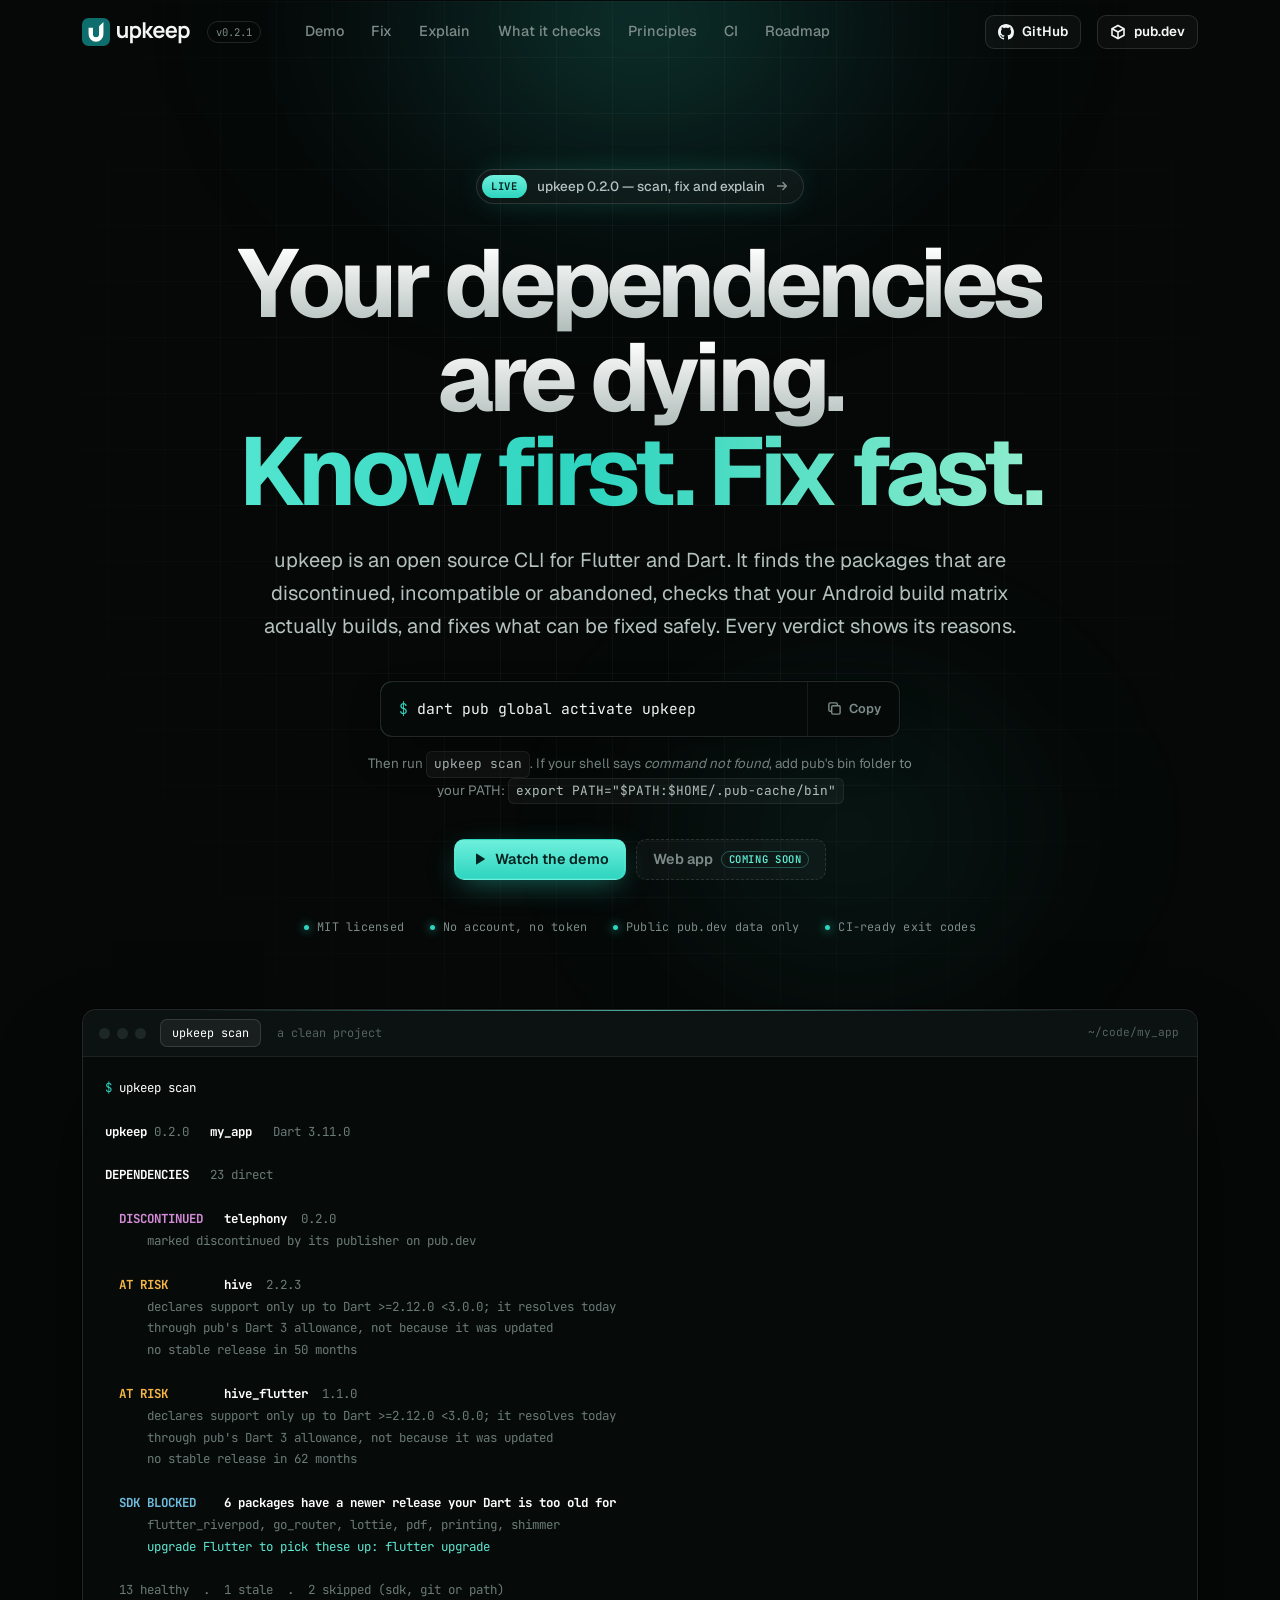
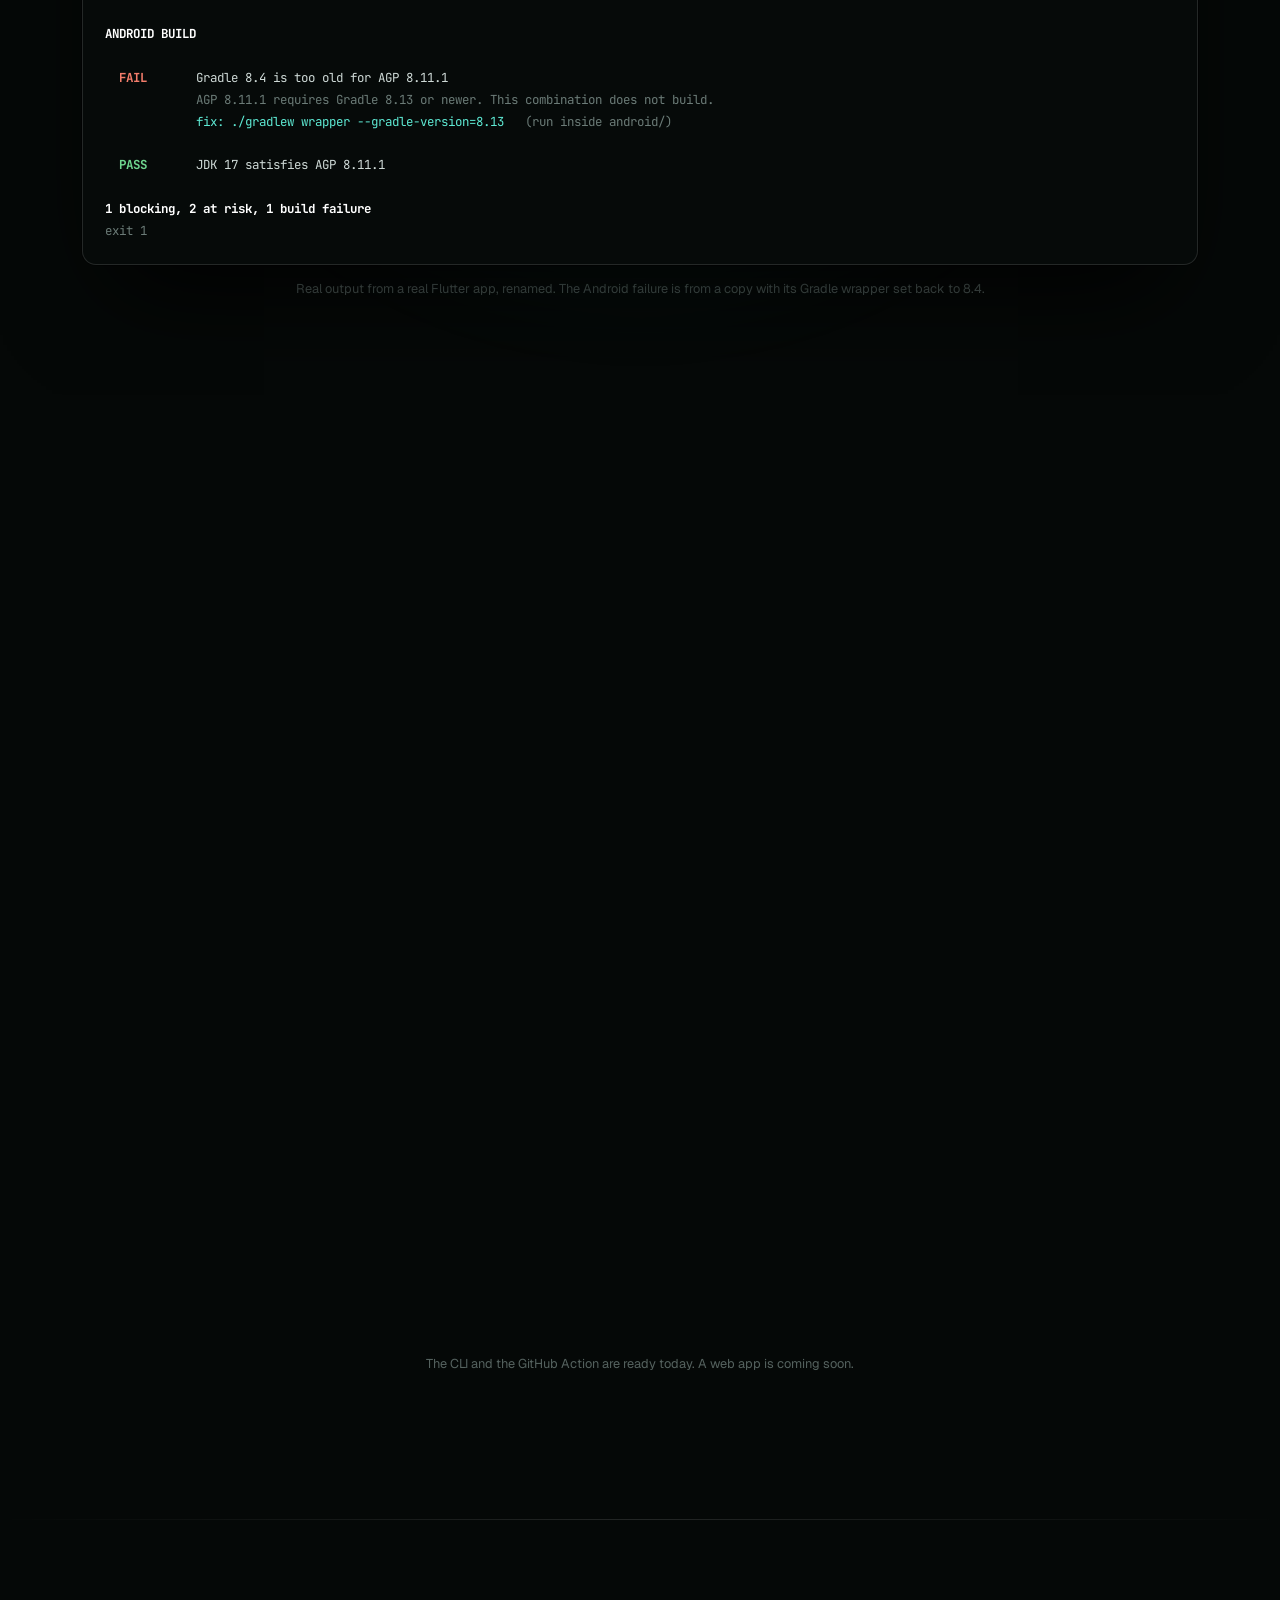
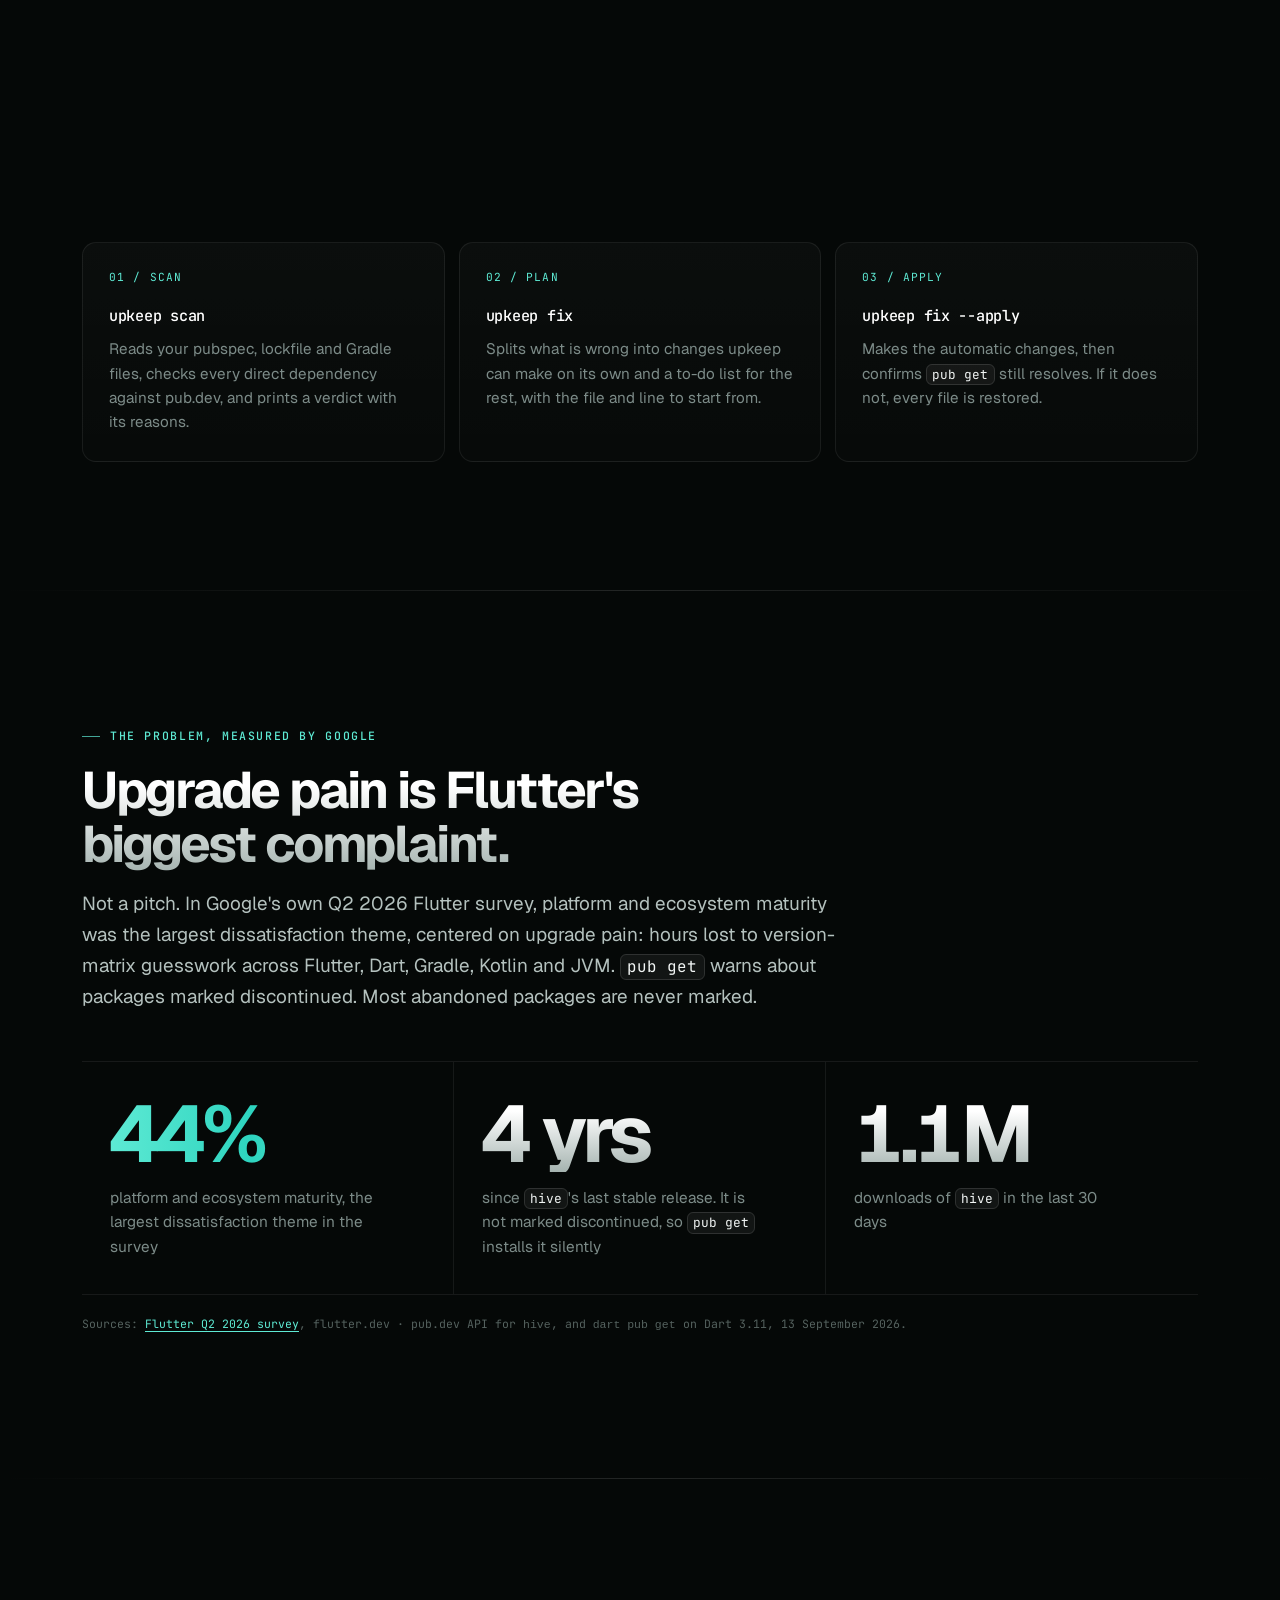
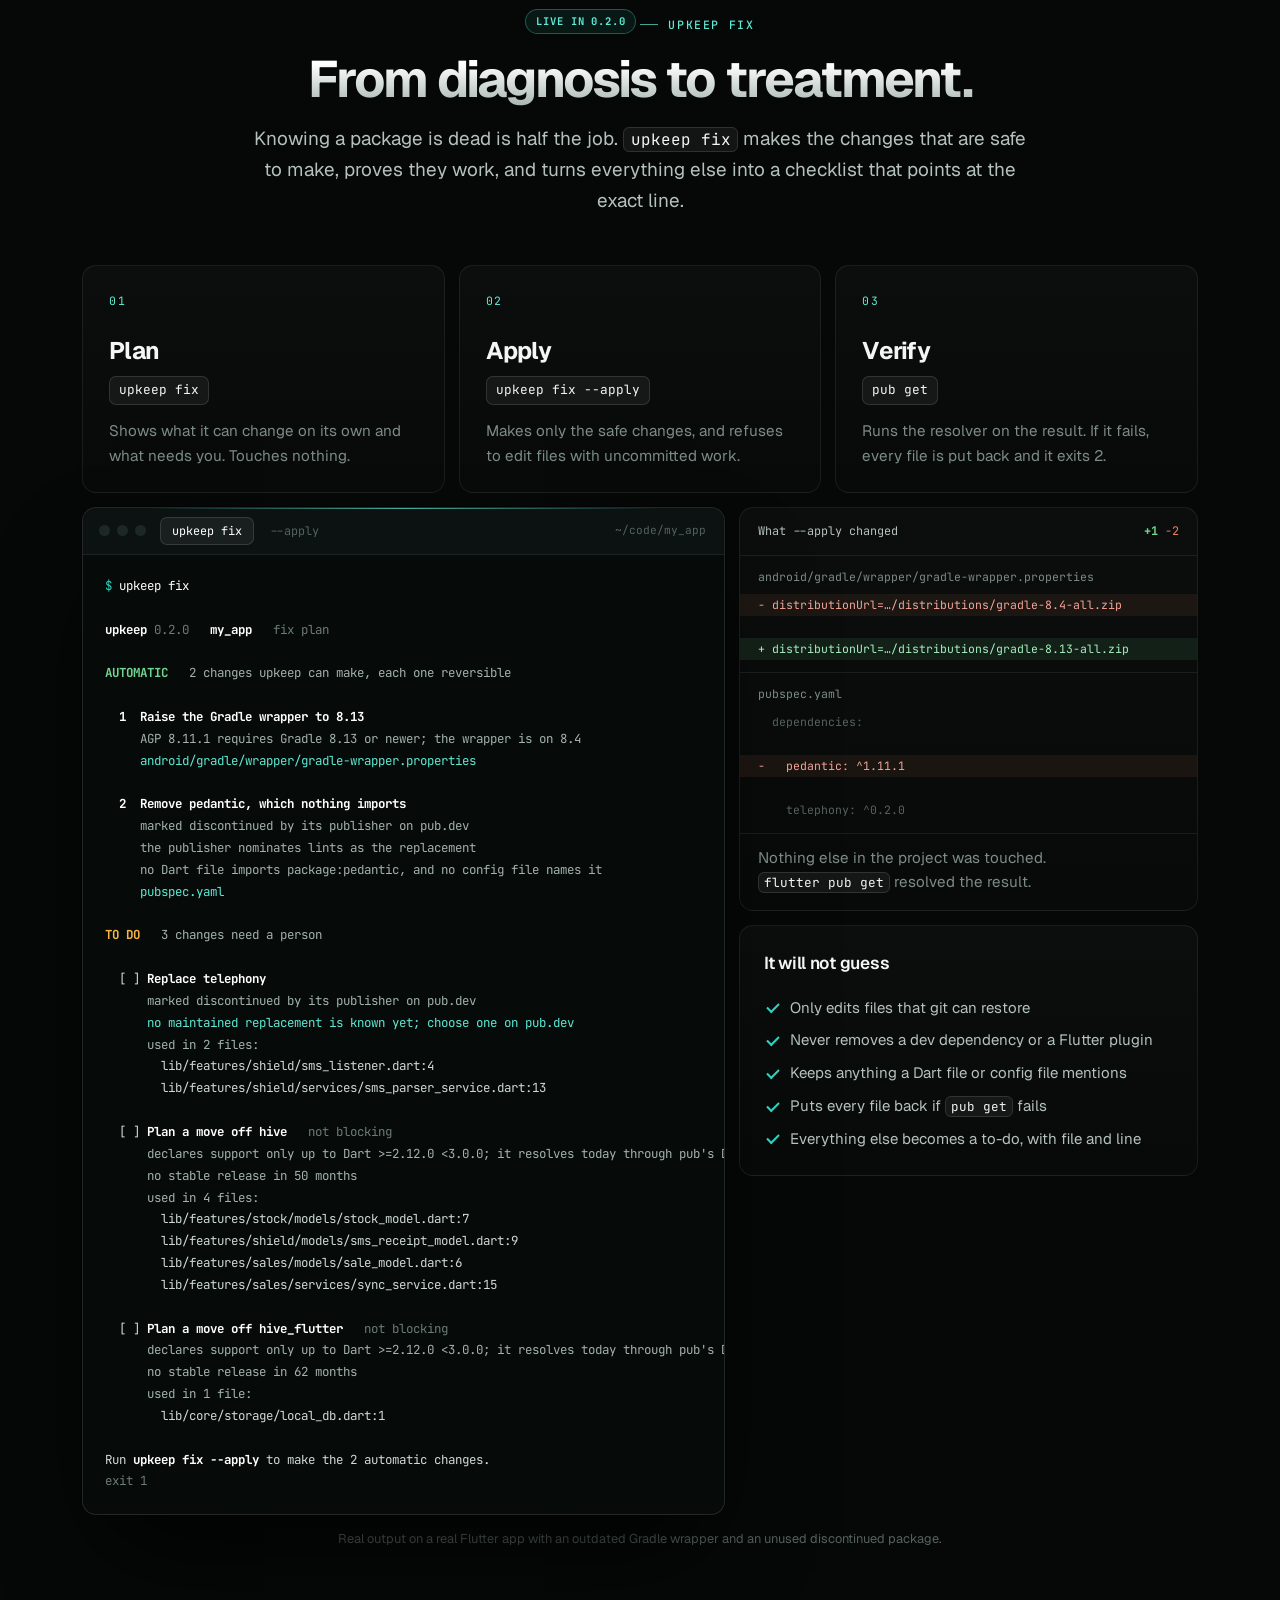
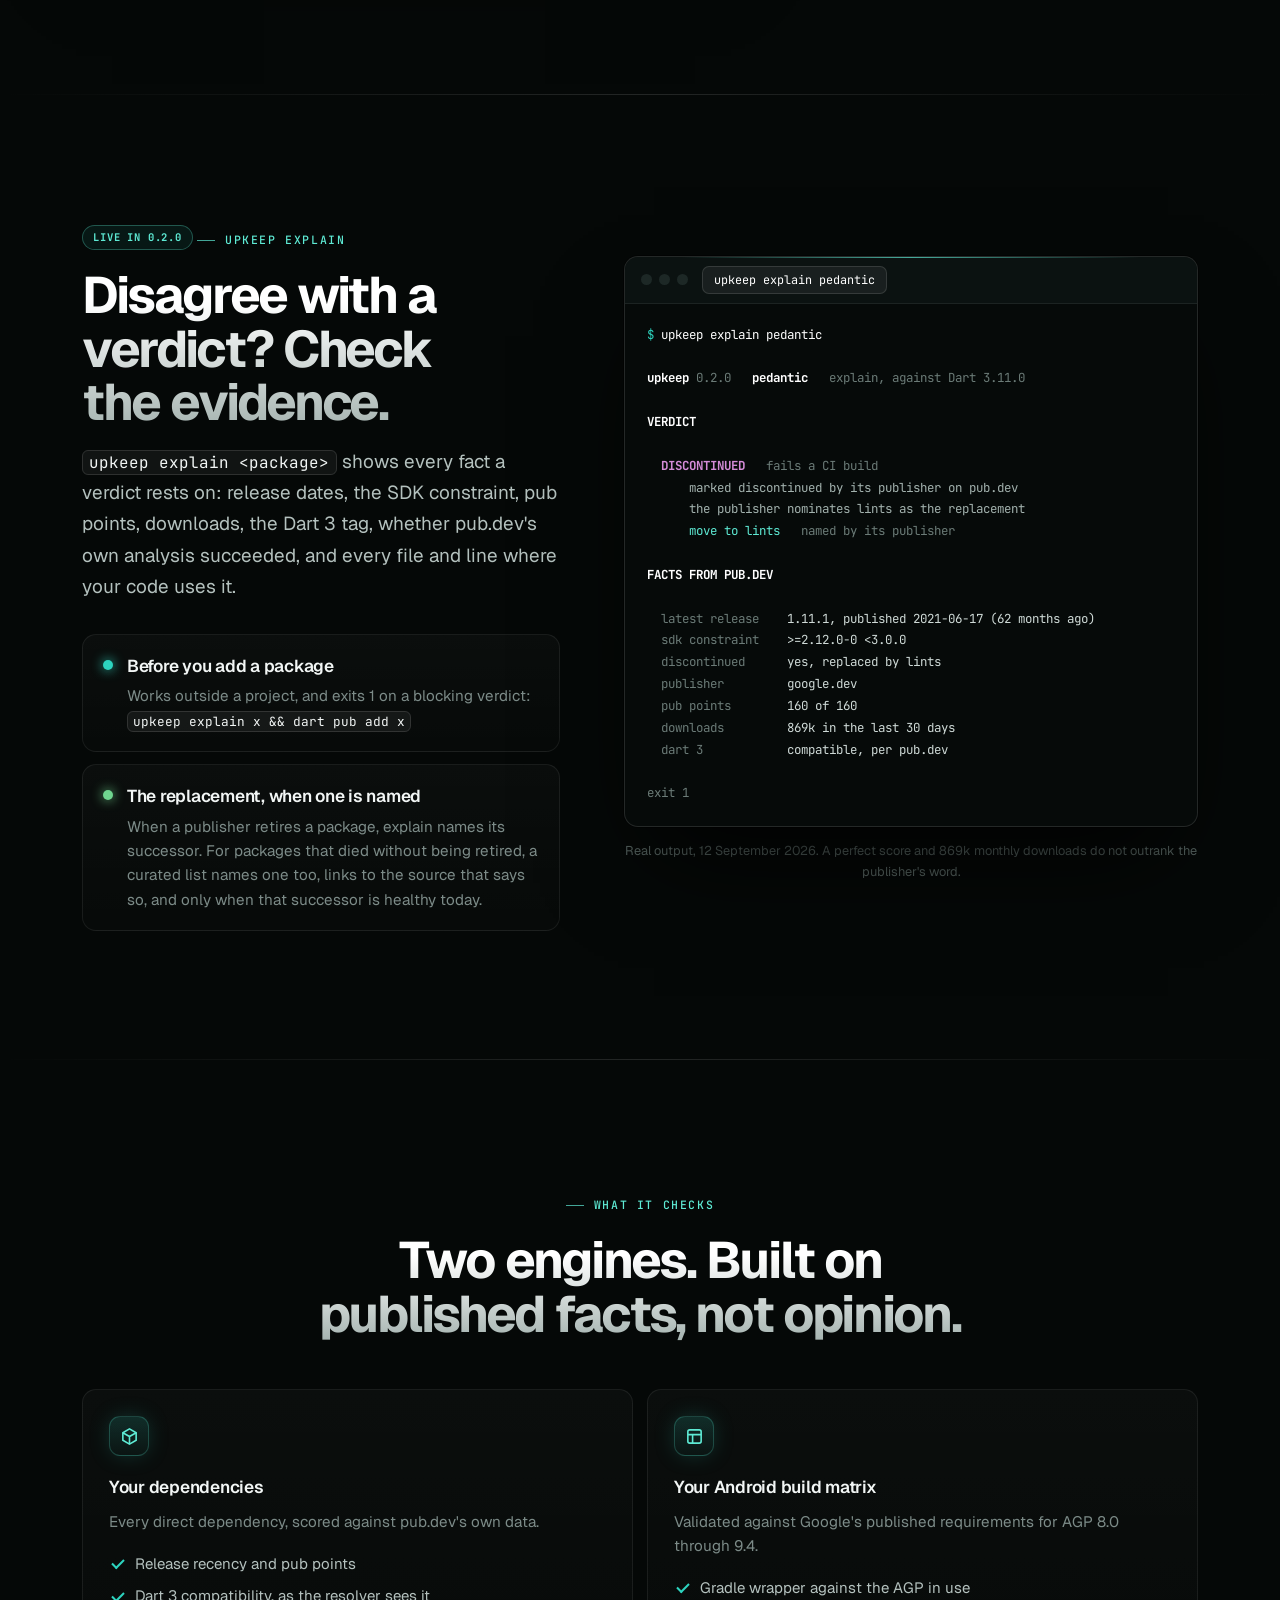
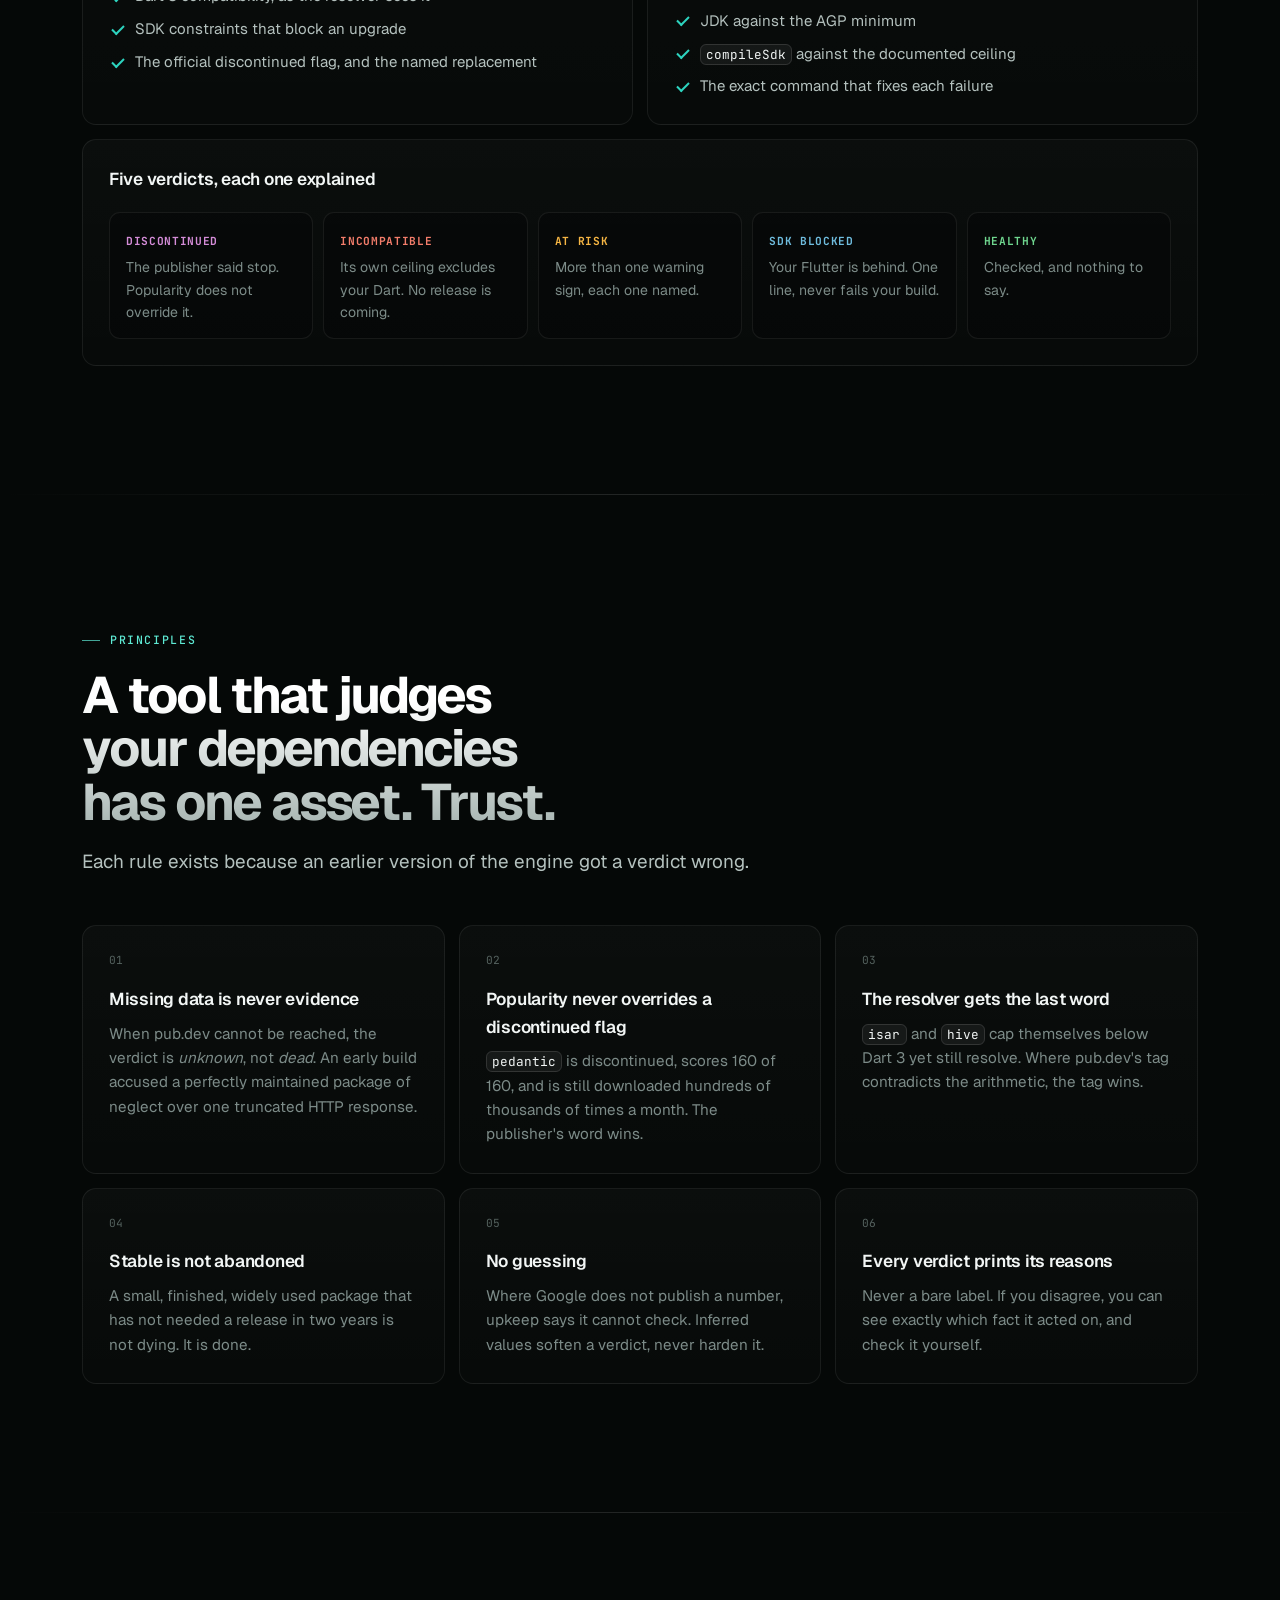
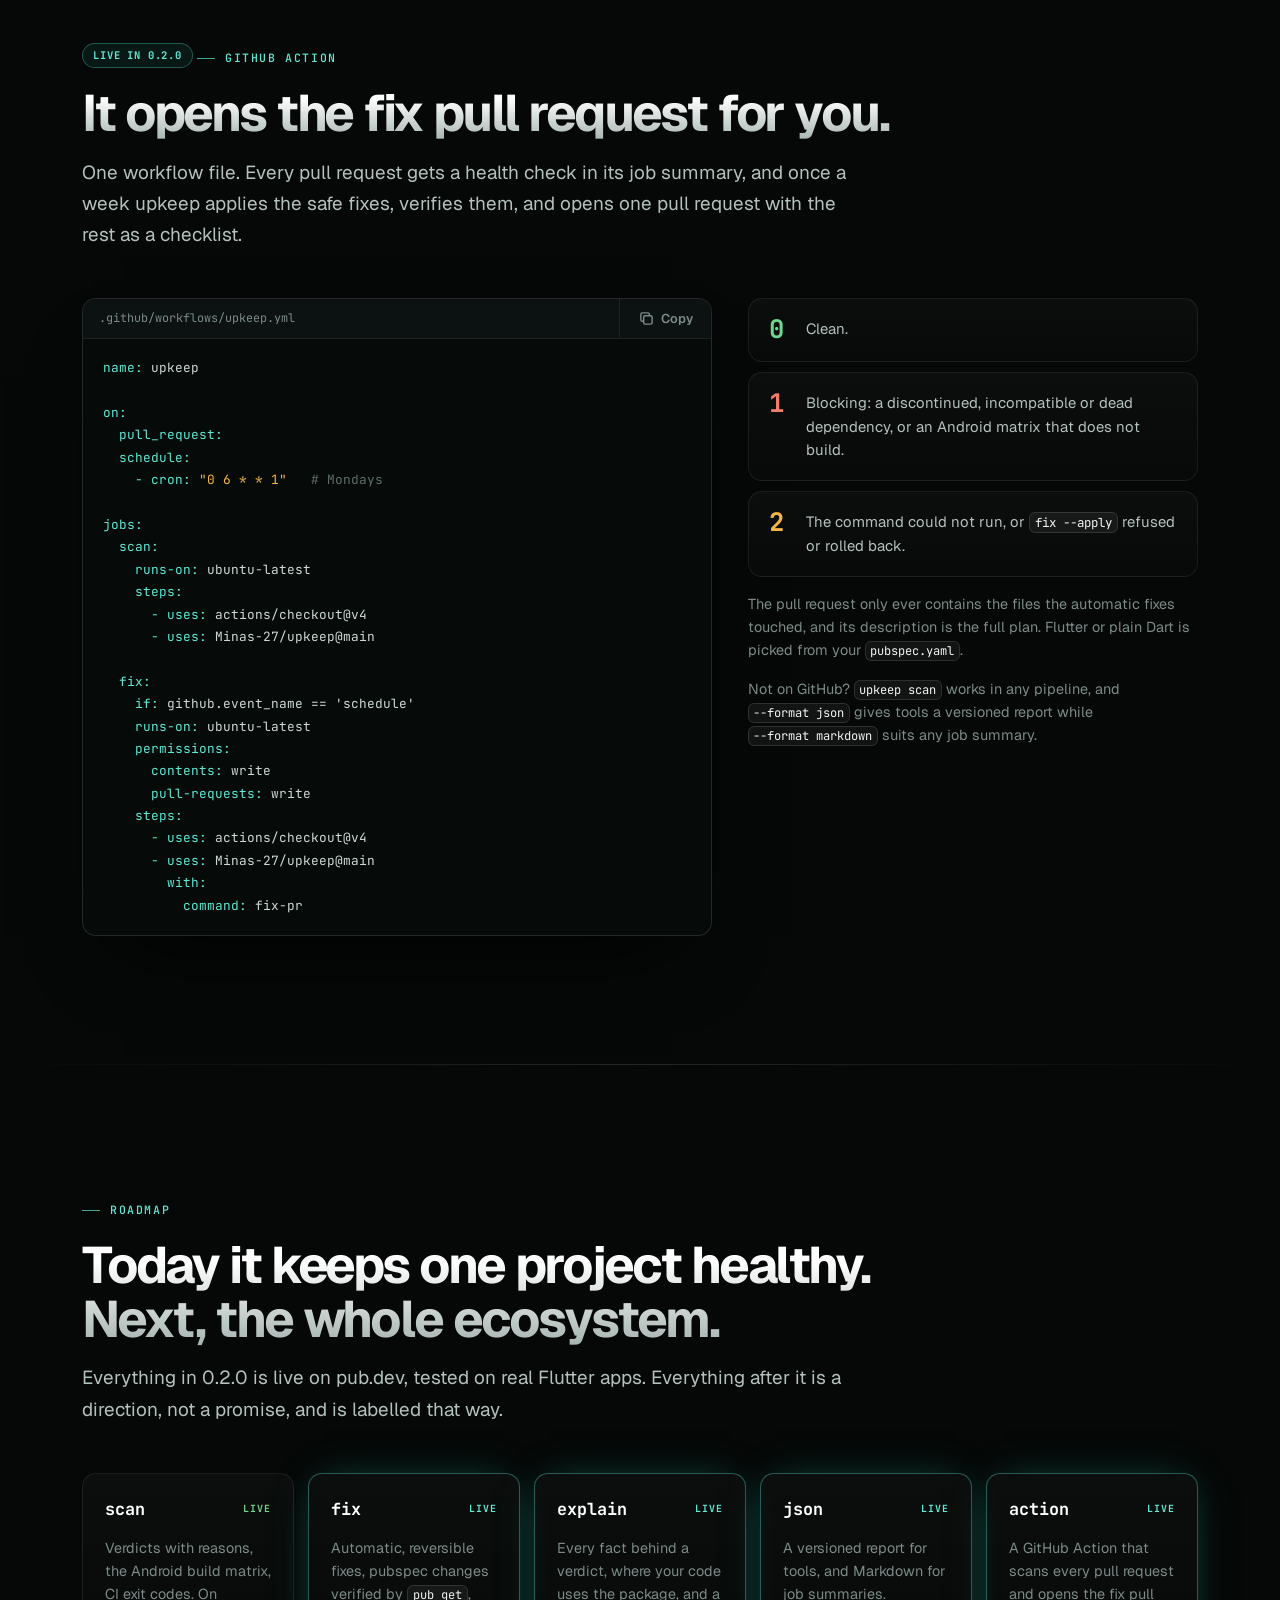
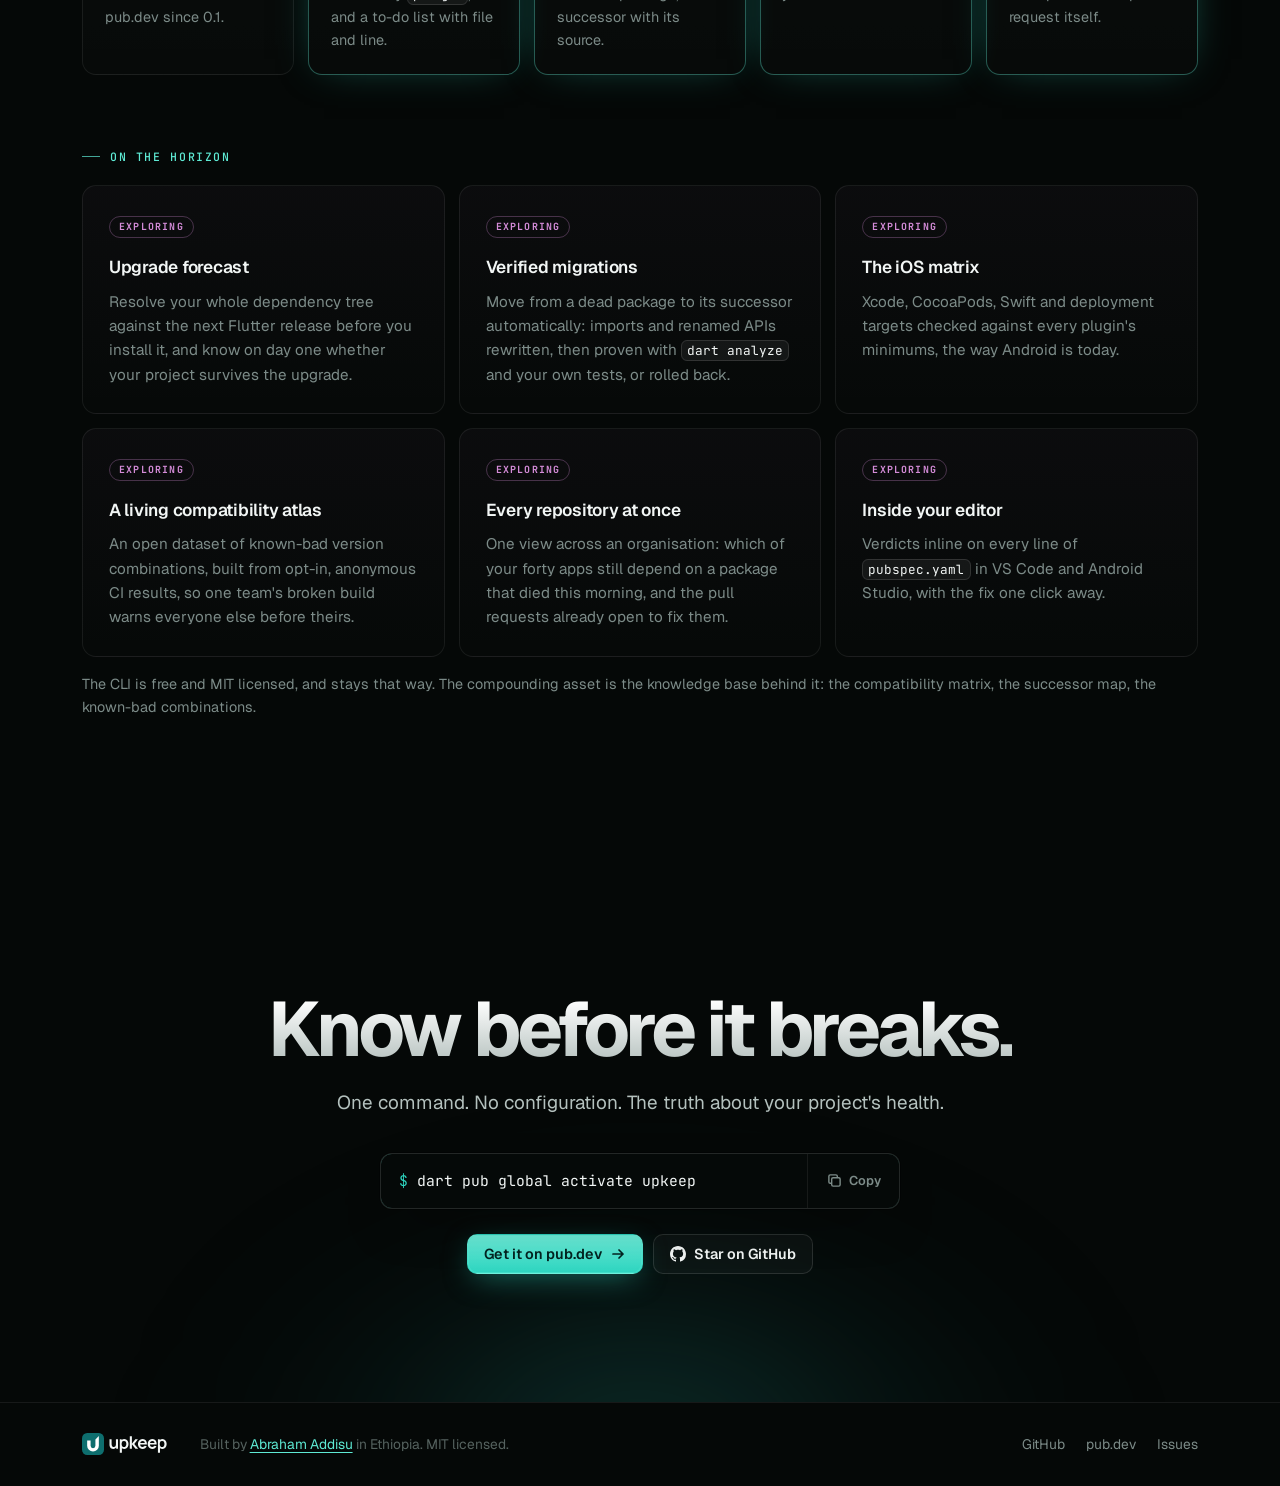
==== site/index.html @ 501bae95 "Site: replace the demo with the corrected 33-second launch video The old demo opened on 'Packages di" ====
<!doctype html>
<html lang="en">
<meta charset="utf-8">
<meta name="viewport" content="width=device-width, initial-scale=1">
<title>upkeep — find the dependencies that are dying, then fix them</title>
<meta name="description" content="upkeep is an open source CLI that tells you which of your Flutter and Dart dependencies are dying, whether your Android build matrix actually builds, and then fixes what can be fixed safely.">
<meta property="og:title" content="upkeep">
<meta property="og:description" content="The truth about your Flutter project's health. Dying dependencies and broken Android build matrices, each with the exact fix.">
<meta property="og:image" content="https://upkeep.abroid.dev/brand/logo-1200x630.png">
<meta property="og:url" content="https://upkeep.abroid.dev/">
<meta name="twitter:card" content="summary_large_image">
<meta name="theme-color" content="#050807">
<meta name="color-scheme" content="dark">
<link rel="icon" type="image/svg+xml" href="data:image/svg+xml,%3Csvg xmlns='http://www.w3.org/2000/svg' viewBox='0 0 64 64'%3E%3Cpath fill='%230E6E6E' d='M15 0H49A15 15 0 0 1 64 15V49A15 15 0 0 1 49 64H15A15 15 0 0 1 0 49V15A15 15 0 0 1 15 0Z'/%3E%3Cpath fill='%23fff' d='M15 22H25V37A7 7 0 0 0 39 37V19L49 9V37A17 17 0 0 1 15 37Z'/%3E%3C/svg%3E">
<link rel="preconnect" href="https://fonts.googleapis.com">
<link rel="preconnect" href="https://fonts.gstatic.com" crossorigin>
<link rel="stylesheet" href="https://fonts.googleapis.com/css2?family=Geist:wght@400;500;600;700;800&family=JetBrains+Mono:wght@400;500;700&display=swap">
<script>document.documentElement.classList.add('js')</script>
<style>
  /* A deliberately single, dark look: this page is for people who live in terminals. */
  :root{
    color-scheme:dark;
    --bg:#050807; --bg-2:#080C0B; --panel:#0B1110; --panel-2:#0F1716;
    --line:rgba(255,255,255,.07); --line-2:rgba(255,255,255,.12);
    --ink:#F2F6F5; --ink-2:#B4C1BE; --ink-3:#7C8B88; --ink-4:#55625F;
    --teal:#2DD4BF; --teal-2:#5EEAD4; --teal-deep:#0E6E6E; --teal-glow:rgba(45,212,191,.16);
    --amber:#F5B544; --rose:#F37D6B; --violet:#D48CD8; --sky:#6FBCDE; --green:#6FD68F;
    --term-bg:#060A09; --term-bar:#0B1211;
    --sans:"Geist","Inter","Helvetica Neue",Arial,sans-serif;
    --mono:"JetBrains Mono",ui-monospace,SFMono-Regular,Menlo,Consolas,monospace;
    --maxw:1180px;
    --r:14px;
  }
  *{box-sizing:border-box}
  html{scroll-behavior:smooth; background:var(--bg)}
  @media (prefers-reduced-motion:reduce){html{scroll-behavior:auto}}
  body{
    margin:0; background:var(--bg); color:var(--ink);
    font-family:var(--sans); font-size:16px; line-height:1.6; font-weight:400;
    -webkit-font-smoothing:antialiased; -moz-osx-font-smoothing:grayscale;
    overflow-x:hidden;
  }
  code,pre,kbd{font-variant-ligatures:none; font-feature-settings:"liga" 0,"calt" 0}
  ::selection{background:rgba(45,212,191,.3); color:#fff}
  .wrap{max-width:var(--maxw); margin:0 auto; padding-inline:clamp(16px,4vw,32px); padding-block:0; position:relative}
  a{color:var(--teal-2); text-underline-offset:3px; text-decoration-thickness:1px}
  a:hover{color:#fff}
  :focus-visible{outline:2px solid var(--teal); outline-offset:3px; border-radius:6px}
  h1,h2,h3{margin:0; color:var(--ink); font-family:var(--sans)}
  p{margin:0 0 1rem}
  code.i{font-family:var(--mono); font-size:.84em; color:var(--ink); background:rgba(255,255,255,.05);
    border:1px solid var(--line-2); padding:.08em .4em; border-radius:6px; white-space:nowrap}
  .skip{position:absolute; left:-9999px; top:8px; background:var(--panel); padding:8px 12px; z-index:20; color:var(--ink)}
  .skip:focus{left:12px}
  .sr{position:absolute; width:1px; height:1px; overflow:hidden; clip:rect(0 0 0 0); white-space:nowrap}

  .grad{background:linear-gradient(180deg,#fff 20%,#9AAAA6 110%); -webkit-background-clip:text; background-clip:text; color:transparent}
  h1 .grad-teal{display:block}
  .grad-teal{background:linear-gradient(92deg,#5EEAD4 0%,#2DD4BF 45%,#A7F3D0 100%); -webkit-background-clip:text; background-clip:text; color:transparent}

  .eyebrow{display:inline-flex; align-items:center; gap:10px; font-family:var(--mono); font-size:.72rem; font-weight:500;
    letter-spacing:.14em; text-transform:uppercase; color:var(--teal-2); margin:0 0 1.2rem}
  .eyebrow::before{content:""; width:18px; height:1px; background:currentColor; opacity:.7}
  .h2{font-size:clamp(1.9rem,4.6vw,3.2rem); line-height:1.05; font-weight:700; letter-spacing:-.04em; text-wrap:balance; margin-bottom:1rem}
  .lede{font-size:clamp(1.02rem,1.9vw,1.18rem); color:var(--ink-2); max-width:60ch; text-wrap:pretty; line-height:1.65}
  .center{text-align:center; margin-inline:auto}
  .center .eyebrow{justify-content:center}
  .center .lede{margin-inline:auto}

  /* ---- nav ---- */
  header.nav{position:sticky; top:0; z-index:10; border-bottom:1px solid transparent;
    transition:background .25s ease,border-color .25s ease}
  header.nav.scrolled{background:rgba(5,8,7,.72); border-bottom-color:var(--line);
    -webkit-backdrop-filter:saturate(1.6) blur(14px); backdrop-filter:saturate(1.6) blur(14px)}
  .nav .wrap{display:flex; align-items:center; gap:1rem; height:64px}
  .brand{display:inline-flex; align-items:center; text-decoration:none; color:var(--ink)}
  .brand svg{height:28px; width:auto; display:block}
  .ver{font-family:var(--mono); font-size:.66rem; color:var(--ink-3); border:1px solid var(--line-2);
    padding:2px 8px; border-radius:999px; white-space:nowrap}
  nav.links{display:flex; gap:.2rem; margin-left:1rem}
  nav.links a{color:var(--ink-3); text-decoration:none; font-size:.9rem; font-weight:500; padding:6px 12px; border-radius:8px}
  nav.links a:hover{color:var(--ink); background:rgba(255,255,255,.04)}
  .spacer{flex:1 1 auto}
  .btn{display:inline-flex; align-items:center; justify-content:center; gap:8px; font-family:var(--sans); font-weight:600;
    font-size:.9rem; line-height:1; text-decoration:none; cursor:pointer; white-space:nowrap;
    border-radius:10px; padding:11px 16px; border:1px solid var(--line-2); color:var(--ink);
    background:rgba(255,255,255,.03)}
  .btn:hover{border-color:rgba(255,255,255,.24); background:rgba(255,255,255,.06); color:#fff}
  .btn svg{width:16px; height:16px; flex:none}
  .btn.sm{padding:8px 12px; font-size:.84rem; border-radius:9px}
  .btn.primary{color:#032320; border-color:transparent;
    background:linear-gradient(180deg,#6EF0DC,#2DD4BF); box-shadow:0 0 0 1px rgba(94,234,212,.4) inset,0 8px 30px -8px rgba(45,212,191,.55)}
  .btn.primary:hover{color:#021714; background:linear-gradient(180deg,#8AF5E4,#3FE0CB)}
  .btn .arrow{transition:transform .2s ease}
  .btn:hover .arrow{transform:translateX(3px)}
  @media (max-width:880px){ nav.links{display:none} }
  @media (max-width:480px){ .nav .label,.nav .ver{display:none} }

  section{position:relative}
  .sec{padding-block:clamp(4.5rem,11vw,8rem)}
  .divider{height:1px; background:linear-gradient(90deg,transparent,var(--line-2),transparent); border:0; margin:0}

  /* ---- hero ---- */
  .hero{overflow:hidden; padding-block:clamp(3.5rem,9vw,6.5rem) clamp(3rem,7vw,5rem); margin-top:-64px; padding-top:calc(64px + clamp(3.5rem,9vw,6.5rem))}
  .hero::before{content:""; position:absolute; inset:0; pointer-events:none;
    background-image:linear-gradient(rgba(255,255,255,.035) 1px,transparent 1px),linear-gradient(90deg,rgba(255,255,255,.035) 1px,transparent 1px);
    background-size:56px 56px; background-position:center top;
    -webkit-mask-image:radial-gradient(ellipse 70% 60% at 50% 20%,#000 30%,transparent 75%);
    mask-image:radial-gradient(ellipse 70% 60% at 50% 20%,#000 30%,transparent 75%)}
  .glow{position:absolute; pointer-events:none; border-radius:50%; filter:blur(80px)}
  .glow.a{width:780px; height:520px; left:50%; top:-240px; transform:translateX(-50%);
    background:radial-gradient(closest-side,rgba(45,212,191,.28),rgba(14,110,110,.12) 60%,transparent)}
  .glow.b{width:520px; height:420px; left:50%; top:620px; transform:translateX(-10%);
    background:radial-gradient(closest-side,rgba(45,212,191,.10),transparent)}
  .hero .inner{position:relative; text-align:center}
  .pill{display:inline-flex; align-items:center; gap:10px; max-width:100%; font-size:.84rem; font-weight:500;
    color:var(--ink-2); text-decoration:none; padding:5px 14px 5px 5px; border-radius:999px;
    background:rgba(255,255,255,.035); border:1px solid var(--line-2); margin-bottom:2rem;
    box-shadow:0 0 30px -10px rgba(45,212,191,.4)}
  .pill b{font-family:var(--mono); font-size:.66rem; font-weight:700; letter-spacing:.08em; color:#032320;
    background:linear-gradient(180deg,#6EF0DC,#2DD4BF); border-radius:999px; padding:3px 9px}
  .pill:hover{color:#fff; border-color:rgba(94,234,212,.4)}
  .pill svg{width:14px; height:14px; opacity:.7}
  @media (max-width:520px){ .pill .tail{display:none} }
  .hero h1{font-size:clamp(2.6rem,8.4vw,6rem); line-height:.98; font-weight:700; letter-spacing:-.055em;
    text-wrap:balance; margin:0 auto 1.6rem; max-width:15ch}
  .hero .lede{margin:0 auto 2.4rem; font-size:clamp(1.05rem,2vw,1.25rem); max-width:58ch}

  .install{display:flex; align-items:stretch; max-width:520px; margin:0 auto; position:relative;
    background:rgba(6,10,9,.9); border:1px solid var(--line-2); border-radius:12px; overflow:hidden;
    box-shadow:0 0 0 1px rgba(0,0,0,.4),0 20px 50px -20px rgba(0,0,0,.8)}
  .install::after{content:""; position:absolute; inset:-1px; border-radius:12px; padding:1px; pointer-events:none;
    background:linear-gradient(120deg,rgba(94,234,212,.55),transparent 35%,transparent 65%,rgba(94,234,212,.3));
    -webkit-mask:linear-gradient(#000 0 0) content-box,linear-gradient(#000 0 0); -webkit-mask-composite:xor; mask-composite:exclude}
  .install code{flex:1 1 auto; min-width:0; font-family:var(--mono); font-size:.92rem; color:var(--ink);
    padding:15px 18px; white-space:nowrap; overflow-x:auto; text-align:left}
  .install code::before{content:"$ "; color:var(--teal)}
  .copy{flex:none; font-family:var(--sans); font-weight:600; font-size:.8rem; cursor:pointer;
    background:transparent; color:var(--ink-3); border:0; border-left:1px solid var(--line);
    padding:0 16px; display:inline-flex; align-items:center; gap:7px; min-width:92px; justify-content:center}
  .copy:hover{color:#fff; background:rgba(255,255,255,.04)}
  .copy svg{width:15px; height:15px}
  .copy[data-state="done"]{color:var(--green)}
  @media (max-width:460px){ .install code{font-size:.8rem; padding:14px 12px} .copy{min-width:0; padding:0 12px} .copy span{display:none} }
  .pathnote{font-size:.84rem; color:var(--ink-3); margin:.9rem auto 2.2rem; max-width:560px}
  .pathnote code{font-family:var(--mono); font-size:.8rem; color:var(--ink-2); background:rgba(255,255,255,.04);
    border:1px solid var(--line); padding:2px 7px; border-radius:6px; white-space:nowrap; display:inline-block; max-width:100%; overflow-x:auto; vertical-align:middle}
  .cta{display:flex; flex-wrap:wrap; gap:10px; justify-content:center}

  .facts{display:flex; flex-wrap:wrap; justify-content:center; gap:.5rem 1.6rem; margin-top:2.4rem;
    font-family:var(--mono); font-size:.74rem; color:var(--ink-3); letter-spacing:.02em}
  .facts span{display:inline-flex; align-items:center; gap:8px}
  .facts span::before{content:""; width:5px; height:5px; border-radius:50%; background:var(--teal); box-shadow:0 0 10px var(--teal)}

  /* ---- terminal ---- */
  .stage{position:relative; margin-top:clamp(3rem,7vw,4.5rem)}
  .stage::before{content:""; position:absolute; inset:8% 6% -4%; border-radius:40px; pointer-events:none;
    background:radial-gradient(closest-side,rgba(45,212,191,.2),transparent); filter:blur(40px)}
  .term{position:relative; background:var(--term-bg); border:1px solid var(--line-2); border-radius:var(--r); overflow:hidden; text-align:left;
    box-shadow:0 0 0 1px rgba(0,0,0,.5),0 50px 100px -30px rgba(0,0,0,.9),0 1px 0 rgba(255,255,255,.06) inset}
  .term::before{content:""; position:absolute; left:10%; right:10%; top:0; height:1px; pointer-events:none;
    background:linear-gradient(90deg,transparent,rgba(94,234,212,.7),transparent)}
  .term-bar{display:flex; align-items:center; gap:14px; background:var(--term-bar);
    border-bottom:1px solid var(--line); padding:9px 12px; overflow-x:auto}
  .dots{display:flex; gap:7px; padding-left:4px; flex:none}
  .dots i{width:11px; height:11px; border-radius:50%; background:#1D2826; display:block}
  .tabs{display:flex; gap:4px; flex:none}
  .tab{font-family:var(--mono); font-size:.74rem; cursor:pointer; white-space:nowrap;
    background:transparent; color:var(--ink-4); border:1px solid transparent; border-radius:7px; padding:5px 11px}
  .tab:hover{color:var(--ink-2)}
  .tab[aria-selected="true"]{background:rgba(255,255,255,.06); color:#fff; border-color:var(--line-2)}
  .term-title{margin-left:auto; font-family:var(--mono); font-size:.7rem; color:var(--ink-4); white-space:nowrap; padding-right:6px}
  @media (max-width:640px){ .term-title{display:none} }
  .term-body{overflow-x:auto; padding:20px 22px 22px}
  .term pre{margin:0; font-family:var(--mono); font-size:.78rem; line-height:1.75; white-space:pre; color:#CFDAD7}
  .term .b{color:#fff; font-weight:700}
  .term .s{color:#A3B2AE}
  .term .d{color:#6B7B77}
  .term .vD{color:var(--violet); font-weight:700}
  .term .vI{color:var(--rose); font-weight:700}
  .term .vA{color:var(--amber); font-weight:700}
  .term .vB{color:var(--sky); font-weight:700}
  .term .vH{color:var(--green); font-weight:700}
  .term .fix{color:var(--teal-2)}
  .term .cmd{color:#fff}
  .term .pr{color:var(--teal)}
  .caption{font-size:.8rem; color:var(--ink-4); margin-top:14px; text-align:center}
  .player{position:relative; margin-top:2.6rem; border-radius:18px; overflow:hidden; border:1px solid var(--line-2); background:#000;
    box-shadow:0 0 0 1px rgba(0,0,0,.6),0 60px 120px -40px rgba(0,0,0,.9),0 0 80px -30px rgba(45,212,191,.35)}
  .player video{display:block; width:100%; height:auto; aspect-ratio:16/9; background:#000}
  .btn.soon{cursor:default; color:var(--ink-3); border-style:dashed}
  .btn.soon:hover{background:rgba(255,255,255,.03); border-color:var(--line-2); color:var(--ink-3)}
  .btn.soon em{font-style:normal; font-family:var(--mono); font-size:.66rem; letter-spacing:.06em; text-transform:uppercase;
    color:var(--teal-2); border:1px solid rgba(94,234,212,.3); border-radius:999px; padding:2px 7px}
  /* line-by-line playback, added by script only when motion is welcome */
  .ln{display:inline}
  .armed .ln{opacity:0}
  .armed.playing .ln{animation:lineIn .35s cubic-bezier(.2,.7,.2,1) both; animation-delay:calc(var(--i) * 45ms)}
  @keyframes lineIn{from{opacity:0; filter:blur(3px)} to{opacity:1; filter:none}}
  .caret{display:inline-block; width:.55em; height:1.05em; vertical-align:-.18em; background:var(--teal); margin-left:2px; animation:blink 1.1s steps(1) infinite}
  @keyframes blink{50%{opacity:0}}

  /* ---- cards with a cursor spotlight ---- */
  .card{position:relative; background:linear-gradient(180deg,rgba(255,255,255,.028),rgba(255,255,255,.01));
    border:1px solid var(--line); border-radius:var(--r); padding:26px; overflow:hidden; isolation:isolate}
  .card::before{content:""; position:absolute; inset:0; z-index:-1; opacity:0; transition:opacity .3s ease;
    background:radial-gradient(420px circle at var(--mx,50%) var(--my,0%),rgba(45,212,191,.10),transparent 60%)}
  .card::after{content:""; position:absolute; inset:0; border-radius:inherit; padding:1px; pointer-events:none; opacity:0; transition:opacity .3s ease;
    background:radial-gradient(300px circle at var(--mx,50%) var(--my,0%),rgba(94,234,212,.5),transparent 60%);
    -webkit-mask:linear-gradient(#000 0 0) content-box,linear-gradient(#000 0 0); -webkit-mask-composite:xor; mask-composite:exclude}
  .card:hover::before,.card:hover::after{opacity:1}
  .card h3{font-size:1.08rem; font-weight:600; letter-spacing:-.015em; margin-bottom:.5rem}
  .card p{color:var(--ink-3); font-size:.95rem; margin:0}
  .icon{width:40px; height:40px; border-radius:11px; display:grid; place-items:center; margin-bottom:1.1rem;
    color:var(--teal-2); background:linear-gradient(180deg,rgba(45,212,191,.16),rgba(45,212,191,.04));
    border:1px solid rgba(94,234,212,.22); box-shadow:0 0 24px -6px rgba(45,212,191,.35)}
  .icon svg{width:19px; height:19px}

  /* ---- flow ---- */
  .flow{display:grid; grid-template-columns:repeat(3,minmax(0,1fr)); gap:14px; margin-top:3rem}
  @media (max-width:860px){ .flow{grid-template-columns:minmax(0,1fr)} }
  .flow .n{font-family:var(--mono); font-size:.7rem; color:var(--teal-2); letter-spacing:.1em; display:block; margin-bottom:.9rem}
  .flow h3 code{font-family:var(--mono); font-size:.95rem; font-weight:500; color:#fff}

  /* ---- numbers ---- */
  .numbers{display:grid; grid-template-columns:repeat(3,minmax(0,1fr)); gap:0; margin-top:3rem;
    border-top:1px solid var(--line); border-bottom:1px solid var(--line)}
  @media (max-width:760px){ .numbers{grid-template-columns:minmax(0,1fr)} }
  .num{padding:34px 28px; border-right:1px solid var(--line)}
  .num:last-child{border-right:0}
  @media (max-width:760px){ .num{border-right:0; border-bottom:1px solid var(--line)} .num:last-child{border-bottom:0} }
  .num b{display:block; font-size:clamp(3.2rem,8vw,5rem); line-height:.95; font-weight:700; letter-spacing:-.06em;
    font-variant-numeric:tabular-nums; margin-bottom:.9rem}
  .num span{color:var(--ink-3); font-size:.96rem; display:block; max-width:28ch}
  .source{font-family:var(--mono); font-size:.72rem; color:var(--ink-4); margin-top:1.2rem; line-height:1.7}

  /* ---- fix ---- */
  .split{display:grid; grid-template-columns:minmax(0,5fr) minmax(0,6fr); gap:clamp(2rem,5vw,4.5rem); align-items:center}
  @media (max-width:960px){ .split{grid-template-columns:minmax(0,1fr)} }
  .lanes{display:grid; gap:12px; margin-top:2rem}
  .lane{display:grid; grid-template-columns:auto 1fr; gap:14px; align-items:start; padding:18px 20px}
  .lane .dot{width:10px; height:10px; border-radius:50%; margin-top:.45rem; background:var(--green); box-shadow:0 0 12px var(--green)}
  .lane.todo .dot{background:var(--amber); box-shadow:0 0 12px var(--amber)}
  .lane.safe .dot{background:var(--teal); box-shadow:0 0 12px var(--teal)}
  .lane h3{margin-bottom:.25rem}
  .badge{display:inline-flex; align-items:center; gap:6px; font-family:var(--mono); font-size:.66rem; font-weight:700; letter-spacing:.08em;
    color:var(--teal-2); border:1px solid rgba(94,234,212,.3); background:rgba(45,212,191,.08); border-radius:999px; padding:3px 10px; margin-bottom:1.2rem}


  /* ---- fix section ---- */
  .steps{list-style:none; margin:3rem 0 0; padding:0; display:grid; grid-template-columns:repeat(3,minmax(0,1fr)); gap:14px}
  @media (max-width:860px){ .steps{grid-template-columns:minmax(0,1fr)} }
  .steps li{padding:26px 26px 24px}
  .step-n{display:block; font-family:var(--mono); font-size:.72rem; color:var(--teal-2); letter-spacing:.14em; margin-bottom:1.4rem}
  .steps h3{font-size:1.5rem; font-weight:700; letter-spacing:-.03em; margin-bottom:.35rem}
  .steps code{display:inline-block; font-family:var(--mono); font-size:.8rem; color:var(--ink); background:rgba(255,255,255,.05);
    border:1px solid var(--line-2); border-radius:7px; padding:3px 9px; margin-bottom:.9rem}
  .steps p{color:var(--ink-3); font-size:.95rem; margin:0}
  .fix-grid{display:grid; grid-template-columns:minmax(0,7fr) minmax(0,5fr); gap:14px; margin-top:14px; align-items:start}
  @media (max-width:1000px){ .fix-grid{grid-template-columns:minmax(0,1fr)} }
  .fix-side{display:grid; gap:14px}
  .diff{padding:0; overflow:hidden}
  .diff-head{display:flex; justify-content:space-between; align-items:center; padding:14px 18px; border-bottom:1px solid var(--line);
    font-family:var(--mono); font-size:.74rem; color:var(--ink-2)}
  .diff-stat b{color:var(--green); font-weight:700} .diff-stat i{font-style:normal; color:var(--rose)}
  .diff-file{font-family:var(--mono); font-size:.72rem; color:var(--ink-3); padding:12px 18px 6px; border-top:1px solid var(--line)}
  .diff-head + .diff-file{border-top:0}
  .diff pre{margin:0; padding:2px 0 12px; font-family:var(--mono); font-size:.72rem; line-height:1.9; overflow-x:auto; white-space:pre}
  .diff pre span{display:block; padding:0 18px}
  .diff .dl{color:#F4A597; background:rgba(243,125,107,.08)}
  .diff .da{color:#A7F0C0; background:rgba(111,214,143,.09)}
  .diff .dc{color:var(--ink-4)}
  .diff-note{margin:0; padding:12px 18px 16px; border-top:1px solid var(--line); color:var(--ink-3); font-size:.84rem}
  .rails{padding:24px}
  .rails h3{margin-bottom:.2rem}

  /* ---- checks ---- */
  .bento{display:grid; grid-template-columns:repeat(6,minmax(0,1fr)); gap:14px; margin-top:3rem}
  .bento .c3{grid-column:span 3} .bento .c2{grid-column:span 2} .bento .c6{grid-column:span 6}
  @media (max-width:900px){ .bento .c3,.bento .c2{grid-column:span 6} }
  .ticks{list-style:none; padding:0; margin:1.1rem 0 0; display:grid; gap:.55rem}
  .ticks li{position:relative; padding-left:26px; color:var(--ink-2); font-size:.94rem}
  .ticks li::before{content:""; position:absolute; left:3px; top:.5em; width:10px; height:5px;
    border-left:2px solid var(--teal); border-bottom:2px solid var(--teal); transform:rotate(-45deg)}
  .verdicts{display:grid; grid-template-columns:repeat(auto-fit,minmax(200px,1fr)); gap:10px; margin-top:1.1rem}
  .verdict{border:1px solid var(--line); border-radius:11px; padding:14px 16px; background:rgba(0,0,0,.25)}
  .verdict code{display:inline-block; font-family:var(--mono); font-size:.7rem; font-weight:700; letter-spacing:.06em; margin-bottom:.35rem}
  .verdict p{margin:0; font-size:.88rem; color:var(--ink-3)}
  .kD{color:var(--violet)} .kI{color:var(--rose)} .kA{color:var(--amber)} .kB{color:var(--sky)} .kH{color:var(--green)}

  /* ---- rules ---- */
  .rules{display:grid; grid-template-columns:repeat(3,minmax(0,1fr)); gap:14px; margin-top:3rem}
  @media (max-width:960px){ .rules{grid-template-columns:repeat(2,minmax(0,1fr))} }
  @media (max-width:640px){ .rules{grid-template-columns:minmax(0,1fr)} }
  .rules .idx{font-family:var(--mono); font-size:.7rem; color:var(--ink-4); display:block; margin-bottom:1rem}

  /* ---- CI ---- */
  .two{display:grid; grid-template-columns:minmax(0,7fr) minmax(0,5fr); gap:clamp(1.4rem,3vw,2.2rem); margin-top:3rem; align-items:start}
  @media (max-width:900px){ .two{grid-template-columns:minmax(0,1fr)} }
  .codeblock{background:var(--term-bg); border:1px solid var(--line-2); border-radius:var(--r); overflow:hidden;
    box-shadow:0 40px 80px -40px rgba(0,0,0,.9)}
  .codeblock .head{display:flex; align-items:center; justify-content:space-between; gap:8px;
    background:var(--term-bar); border-bottom:1px solid var(--line); padding-left:16px}
  .codeblock .head span.file{font-family:var(--mono); font-size:.74rem; color:var(--ink-3); white-space:nowrap; overflow:hidden; text-overflow:ellipsis}
  .codeblock .head .copy{padding:11px 16px}
  .codeblock pre{margin:0; font-family:var(--mono); font-size:.8rem; line-height:1.75; padding:18px 20px; overflow-x:auto; color:#CFDAD7}
  .codeblock .k{color:var(--teal-2)} .codeblock .c{color:#5F6E6A} .codeblock .v{color:var(--amber)}
  .exits{display:grid; gap:10px}
  .exit{display:grid; grid-template-columns:auto 1fr; gap:16px; align-items:start; padding:18px 20px}
  .exit b{font-family:var(--mono); font-size:1.6rem; line-height:1; font-weight:700; width:1.4ch}
  .exit:nth-child(1) b{color:var(--green)} .exit:nth-child(2) b{color:var(--rose)} .exit:nth-child(3) b{color:var(--amber)}
  .exit p{margin:0; color:var(--ink-2); font-size:.93rem}
  .note{font-size:.9rem; color:var(--ink-3); margin-top:1rem}

  /* ---- roadmap ---- */
  .road{list-style:none; margin:3rem 0 0; padding:0; display:grid; grid-template-columns:repeat(5,minmax(0,1fr)); gap:14px; position:relative}
  .horizon{margin-top:4rem}
  .vision{display:grid; grid-template-columns:repeat(3,minmax(0,1fr)); gap:14px}
  @media (max-width:960px){ .vision{grid-template-columns:repeat(2,minmax(0,1fr))} }
  @media (max-width:640px){ .vision{grid-template-columns:minmax(0,1fr)} }
  .vision .idx{font-family:var(--mono); font-size:.62rem; font-weight:700; letter-spacing:.12em; color:var(--violet);
    display:inline-block; margin-bottom:1rem; border:1px solid rgba(212,140,216,.3); border-radius:999px; padding:2px 9px}
  .vision .card{background:linear-gradient(180deg,rgba(212,140,216,.035),rgba(255,255,255,.008))}
  @media (max-width:960px){ .road{grid-template-columns:minmax(0,1fr)} }
  .road li{padding:22px}
  .road .top{display:flex; align-items:center; justify-content:space-between; gap:8px; margin-bottom:.9rem}
  .road .top code{font-family:var(--mono); font-size:1.05rem; font-weight:700; color:#fff}
  .road .st{font-family:var(--mono); font-size:.62rem; font-weight:700; letter-spacing:.1em; text-transform:uppercase; color:var(--ink-4)}
  .road .shipped .st{color:var(--green)}
  .road .next{border-color:rgba(94,234,212,.35); box-shadow:0 0 40px -16px rgba(45,212,191,.5)}
  .road .next .st{color:var(--teal-2)}
  .road p{font-size:.9rem}

  /* ---- closing ---- */
  .closing{overflow:hidden; text-align:center}
  .closing .glow{width:900px; height:500px; left:50%; bottom:-300px; transform:translateX(-50%);
    background:radial-gradient(closest-side,rgba(45,212,191,.25),rgba(14,110,110,.1) 55%,transparent)}
  .closing h2{font-size:clamp(2.3rem,7vw,4.8rem); line-height:1; font-weight:700; letter-spacing:-.055em; margin-bottom:1.2rem; text-wrap:balance}
  .closing .install{margin-top:2.2rem}

  footer{border-top:1px solid var(--line)}
  footer .wrap{padding-block:30px; display:flex; flex-wrap:wrap; gap:1rem 2rem; align-items:center; font-size:.86rem; color:var(--ink-4)}
  footer .brand svg{height:22px}
  footer nav{display:flex; flex-wrap:wrap; gap:1.3rem; margin-left:auto}
  footer nav a{color:var(--ink-3); text-decoration:none}
  footer nav a:hover{color:#fff}

  /* ---- reveal on scroll (only when script runs) ---- */
  .js .reveal{opacity:0; transform:translateY(18px); transition:opacity .8s cubic-bezier(.2,.7,.2,1),transform .8s cubic-bezier(.2,.7,.2,1)}
  .js .reveal.in{opacity:1; transform:none}
  @media (prefers-reduced-motion:reduce){
    .js .reveal{opacity:1; transform:none; transition:none}
    .caret{animation:none}
  }
  @media (prefers-reduced-motion:no-preference){
    .tab,.btn,.copy,nav.links a{transition:background .15s ease,color .15s ease,border-color .15s ease}
  }
</style>

<svg width="0" height="0" style="position:absolute" aria-hidden="true">
  <symbol id="logo" viewBox="0 0 249 64">
    <path style="fill:var(--logo-tile,#0E6E6E)" d="M15 0H49A15 15 0 0 1 64 15V49A15 15 0 0 1 49 64H15A15 15 0 0 1 0 49V15A15 15 0 0 1 15 0Z"/>
    <path style="fill:var(--logo-u,#fff)" d="M15 22H25V37A7 7 0 0 0 39 37V19L49 9V37A17 17 0 0 1 15 37Z"/>
    <path style="fill:var(--logo-word,#F2F6F5)" d="M90.62 46.27Q87.62 46.27 85.67 45.27Q83.72 44.27 82.57 42.72Q81.42 41.17 80.88 39.42Q80.33 37.67 80.16 36.11Q80 34.55 80 33.58V18.5H86.1V31.5Q86.1 32.75 86.28 34.31Q86.45 35.88 87.09 37.31Q87.72 38.75 88.99 39.67Q90.25 40.6 92.4 40.6Q93.55 40.6 94.67 40.23Q95.8 39.85 96.71 38.94Q97.62 38.02 98.17 36.42Q98.72 34.83 98.72 32.38L102.3 33.9Q102.3 37.35 100.96 40.15Q99.62 42.95 97.03 44.61Q94.42 46.27 90.62 46.27ZM99.45 45.5V37.12H98.72V18.5H104.78V45.5ZM123 46.25Q119.05 46.25 116.38 44.38Q113.7 42.5 112.35 39.26Q111 36.02 111 32Q111 27.93 112.35 24.7Q113.7 21.47 116.31 19.61Q118.93 17.75 122.78 17.75Q126.6 17.75 129.41 19.61Q132.23 21.47 133.78 24.69Q135.33 27.9 135.33 32Q135.33 36.05 133.8 39.27Q132.28 42.5 129.5 44.38Q126.73 46.25 123 46.25ZM109.98 57.5V18.5H115.3V37.45H116.05V57.5ZM122.08 40.85Q124.43 40.85 125.95 39.67Q127.48 38.5 128.21 36.49Q128.95 34.48 128.95 32Q128.95 29.55 128.2 27.54Q127.45 25.52 125.88 24.34Q124.3 23.15 121.88 23.15Q119.58 23.15 118.12 24.26Q116.68 25.38 115.99 27.36Q115.3 29.35 115.3 32Q115.3 34.62 115.99 36.62Q116.68 38.62 118.16 39.74Q119.65 40.85 122.08 40.85ZM139.02 45.5 139.07 9.5H145.17V31.5L155.05 18.5H162.57L152.1 32L163.47 45.5H155.5L145.17 32.5V45.5ZM176.5 46.25Q172.4 46.25 169.3 44.48Q166.2 42.7 164.46 39.55Q162.73 36.4 162.73 32.3Q162.73 27.88 164.43 24.61Q166.13 21.35 169.15 19.55Q172.18 17.75 176.15 17.75Q180.35 17.75 183.29 19.71Q186.23 21.67 187.65 25.25Q189.08 28.82 188.73 33.67H182.75V31.48Q182.73 27.07 181.2 25.05Q179.68 23.02 176.4 23.02Q172.7 23.02 170.9 25.31Q169.1 27.6 169.1 32Q169.1 36.1 170.9 38.35Q172.7 40.6 176.15 40.6Q178.38 40.6 179.99 39.61Q181.6 38.62 182.48 36.75L188.43 38.55Q186.88 42.2 183.64 44.23Q180.4 46.25 176.5 46.25ZM167.2 33.67V29.12H185.78V33.67ZM204.85 46.25Q200.75 46.25 197.65 44.48Q194.55 42.7 192.81 39.55Q191.08 36.4 191.08 32.3Q191.08 27.88 192.78 24.61Q194.48 21.35 197.5 19.55Q200.53 17.75 204.5 17.75Q208.7 17.75 211.64 19.71Q214.58 21.67 216 25.25Q217.43 28.82 217.08 33.67H211.1V31.48Q211.08 27.07 209.55 25.05Q208.03 23.02 204.75 23.02Q201.05 23.02 199.25 25.31Q197.45 27.6 197.45 32Q197.45 36.1 199.25 38.35Q201.05 40.6 204.5 40.6Q206.73 40.6 208.34 39.61Q209.95 38.62 210.83 36.75L216.78 38.55Q215.23 42.2 211.99 44.23Q208.75 46.25 204.85 46.25ZM195.55 33.67V29.12H214.13V33.67ZM233.9 46.25Q229.95 46.25 227.28 44.38Q224.6 42.5 223.25 39.26Q221.9 36.02 221.9 32Q221.9 27.93 223.25 24.7Q224.6 21.47 227.21 19.61Q229.83 17.75 233.68 17.75Q237.5 17.75 240.31 19.61Q243.12 21.47 244.68 24.69Q246.23 27.9 246.23 32Q246.23 36.05 244.7 39.27Q243.18 42.5 240.4 44.38Q237.62 46.25 233.9 46.25ZM220.88 57.5V18.5H226.2V37.45H226.95V57.5ZM232.98 40.85Q235.33 40.85 236.85 39.67Q238.38 38.5 239.11 36.49Q239.85 34.48 239.85 32Q239.85 29.55 239.1 27.54Q238.35 25.52 236.78 24.34Q235.2 23.15 232.78 23.15Q230.48 23.15 229.03 24.26Q227.58 25.38 226.89 27.36Q226.2 29.35 226.2 32Q226.2 34.62 226.89 36.62Q227.58 38.62 229.06 39.74Q230.55 40.85 232.98 40.85Z"/>
  </symbol>
  <symbol id="i-copy" viewBox="0 0 16 16"><g fill="none" stroke="currentColor" stroke-width="1.5"><rect x="5" y="5" width="9" height="9" rx="1.5"/><path d="M11 5V3.5A1.5 1.5 0 0 0 9.5 2h-6A1.5 1.5 0 0 0 2 3.5v6A1.5 1.5 0 0 0 3.5 11H5"/></g></symbol>
  <symbol id="i-gh" viewBox="0 0 16 16"><path fill="currentColor" d="M8 0C3.58 0 0 3.58 0 8c0 3.54 2.29 6.53 5.47 7.59.4.07.55-.17.55-.38 0-.19-.01-.82-.01-1.49-2.01.37-2.53-.49-2.69-.94-.09-.23-.48-.94-.82-1.13-.28-.15-.68-.52-.01-.53.63-.01 1.08.58 1.23.82.72 1.21 1.87.87 2.33.66.07-.52.28-.87.51-1.07-1.78-.2-3.64-.89-3.64-3.95 0-.87.31-1.59.82-2.15-.08-.2-.36-1.02.08-2.12 0 0 .67-.21 2.2.82.64-.18 1.32-.27 2-.27.68 0 1.36.09 2 .27 1.53-1.04 2.2-.82 2.2-.82.44 1.1.16 1.92.08 2.12.51.56.82 1.27.82 2.15 0 3.07-1.87 3.75-3.65 3.95.29.25.54.73.54 1.48 0 1.07-.01 1.93-.01 2.2 0 .21.15.46.55.38A8.013 8.013 0 0016 8c0-4.42-3.58-8-8-8z"/></symbol>
  <symbol id="i-pub" viewBox="0 0 16 16"><g fill="none" stroke="currentColor" stroke-width="1.6"><path d="M8 1.5 14 4.75v6.5L8 14.5 2 11.25v-6.5z"/><path d="M2 4.75 8 8l6-3.25M8 8v6.5"/></g></symbol>
  <symbol id="i-play" viewBox="0 0 16 16"><path fill="currentColor" d="M5 3.2v9.6a.6.6 0 0 0 .9.5l7.6-4.8a.6.6 0 0 0 0-1L5.9 2.7a.6.6 0 0 0-.9.5z"/></symbol>
  <symbol id="i-arrow" viewBox="0 0 16 16"><path fill="none" stroke="currentColor" stroke-width="1.7" stroke-linecap="round" stroke-linejoin="round" d="M3 8h10M9 4l4 4-4 4"/></symbol>
</svg>

<a class="skip" href="#main">Skip to content</a>

<header class="nav" id="nav">
  <div class="wrap">
    <a class="brand" href="#top" aria-label="upkeep home"><svg viewBox="0 0 249 64" aria-hidden="true"><use href="#logo"/></svg></a>
    <span class="ver">v0.2.1</span>
    <nav class="links" aria-label="Sections">
      <a href="#demo">Demo</a>
      <a href="#fix">Fix</a>
      <a href="#explain">Explain</a>
      <a href="#checks">What it checks</a>
      <a href="#rules">Principles</a>
      <a href="#ci">CI</a>
      <a href="#roadmap">Roadmap</a>
    </nav>
    <span class="spacer"></span>
    <a class="btn sm" href="https://github.com/Minas-27/upkeep" aria-label="upkeep on GitHub"><svg aria-hidden="true"><use href="#i-gh"/></svg><span class="label">GitHub</span></a>
    <a class="btn sm" href="https://pub.dev/packages/upkeep" aria-label="upkeep on pub.dev"><svg aria-hidden="true"><use href="#i-pub"/></svg><span class="label">pub.dev</span></a>
  </div>
</header>

<main id="main">

<section class="hero" id="top">
  <div class="glow a" aria-hidden="true"></div>
  <div class="glow b" aria-hidden="true"></div>
  <div class="wrap inner">
    <a class="pill" href="#fix"><b>LIVE</b><span>upkeep 0.2.0<span class="tail"> &mdash; scan, fix and explain</span></span><svg aria-hidden="true"><use href="#i-arrow"/></svg></a>
    <h1><span class="grad">Your dependencies are dying.</span> <span class="grad-teal">Know first. Fix fast.</span></h1>
    <p class="lede">
      upkeep is an open source CLI for Flutter and Dart. It finds the packages that are discontinued, incompatible
      or abandoned, checks that your Android build matrix actually builds, and fixes what can be fixed safely.
      Every verdict shows its reasons.
    </p>

    <div class="install">
      <code id="install-cmd">dart pub global activate upkeep</code>
      <button class="copy" type="button" data-copy="install-cmd" aria-label="Copy install command"><svg aria-hidden="true"><use href="#i-copy"/></svg><span>Copy</span></button>
    </div>
    <p class="pathnote">
      Then run <code>upkeep scan</code>. If your shell says <em>command not found</em>, add pub's bin folder to
      your PATH: <code>export PATH="$PATH:$HOME/.pub-cache/bin"</code>
    </p>

    <div class="cta">
      <a class="btn primary" href="#demo"><svg aria-hidden="true"><use href="#i-play"/></svg>Watch the demo</a>
      <span class="btn soon" aria-disabled="true" title="The web app is coming soon">Web app <em>coming soon</em></span>
    </div>

    <div class="facts" aria-label="At a glance">
      <span>MIT licensed</span><span>No account, no token</span><span>Public pub.dev data only</span><span>CI-ready exit codes</span>
    </div>

    <div class="stage reveal">
      <div class="term" data-tabs data-play>
        <div class="term-bar">
          <span class="dots" aria-hidden="true"><i></i><i></i><i></i></span>
          <div class="tabs" role="tablist" aria-label="Example scans">
            <button class="tab" role="tab" id="tab-problem" aria-controls="out-problem" aria-selected="true" tabindex="0">upkeep scan</button>
            <button class="tab" role="tab" id="tab-clean" aria-controls="out-clean" aria-selected="false" tabindex="-1">a clean project</button>
          </div>
          <span class="term-title">~/code/my_app</span>
        </div>
        <div class="term-body">
<pre id="out-problem" role="tabpanel" aria-labelledby="tab-problem" tabindex="0"><span class="pr">$</span> <span class="cmd">upkeep scan</span>

<span class="b">upkeep</span> <span class="d">0.2.0</span>   <span class="b">my_app</span>   <span class="d">Dart 3.11.0</span>

<span class="b">DEPENDENCIES</span><span class="d">   23 direct</span>

  <span class="vD">DISCONTINUED</span>   <span class="b">telephony</span>  <span class="d">0.2.0</span>
      <span class="d">marked discontinued by its publisher on pub.dev</span>

  <span class="vA">AT RISK</span>        <span class="b">hive</span>  <span class="d">2.2.3</span>
      <span class="d">declares support only up to Dart &gt;=2.12.0 &lt;3.0.0; it resolves today</span>
      <span class="d">through pub's Dart 3 allowance, not because it was updated</span>
      <span class="d">no stable release in 50 months</span>

  <span class="vA">AT RISK</span>        <span class="b">hive_flutter</span>  <span class="d">1.1.0</span>
      <span class="d">declares support only up to Dart &gt;=2.12.0 &lt;3.0.0; it resolves today</span>
      <span class="d">through pub's Dart 3 allowance, not because it was updated</span>
      <span class="d">no stable release in 62 months</span>

  <span class="vB">SDK BLOCKED</span>    <span class="b">6 packages have a newer release your Dart is too old for</span>
      <span class="d">flutter_riverpod, go_router, lottie, pdf, printing, shimmer</span>
      <span class="fix">upgrade Flutter to pick these up: flutter upgrade</span>

  <span class="d">13 healthy  .  1 stale  .  2 skipped (sdk, git or path)</span>

<span class="b">ANDROID BUILD</span>

  <span class="vI">FAIL</span>       Gradle 8.4 is too old for AGP 8.11.1
             <span class="d">AGP 8.11.1 requires Gradle 8.13 or newer. This combination does not build.</span>
             <span class="fix">fix: ./gradlew wrapper --gradle-version=8.13</span>   <span class="d">(run inside android/)</span>

  <span class="vH">PASS</span>       JDK 17 satisfies AGP 8.11.1

<span class="b">1 blocking, 2 at risk, 1 build failure</span>
<span class="d">exit 1</span></pre>

<pre id="out-clean" role="tabpanel" aria-labelledby="tab-clean" tabindex="0" hidden><span class="pr">$</span> <span class="cmd">upkeep scan</span>

<span class="b">upkeep</span> <span class="d">0.2.0</span>   <span class="b">my_app</span>   <span class="d">Dart 3.11.0</span>

<span class="b">DEPENDENCIES</span><span class="d">   14 direct</span>

  <span class="vH">Nothing to worry about.</span>

  <span class="d">12 healthy  .  2 stale</span>

<span class="b">ANDROID BUILD</span>

  <span class="vH">PASS</span>       Gradle 8.14 satisfies AGP 8.11.1
             <span class="d">Requires 8.13 or newer.</span>

  <span class="vH">PASS</span>       JDK 17 satisfies AGP 8.11.1
             <span class="d">Detected via java -version on PATH.</span>

  <span class="vH">PASS</span>       compileSdk is managed by Flutter
             <span class="d">Set from flutter.compileSdkVersion, so it tracks your Flutter SDK.</span>

<span class="vH">Clean.</span>
<span class="d">exit 0</span></pre>
        </div>
      </div>
      <p class="caption">Real output from a real Flutter app, renamed. The Android failure is from a copy with its Gradle wrapper set back to 8.4.</p>
    </div>
  </div>
</section>

<section class="sec demo" id="demo" aria-labelledby="demo-h">
  <div class="wrap">
    <div class="center reveal">
      <p class="eyebrow">Demo</p>
      <h2 class="h2 grad" id="demo-h">See it find what is dying, and fix it.</h2>
      <p class="lede">33 seconds. Real output, real projects.</p>
    </div>
    <div class="player reveal">
      <video controls playsinline preload="none" poster="media/upkeep-demo-poster.jpg" width="1920" height="1080"
        aria-label="upkeep demo: scanning and fixing a Flutter project in the terminal">
        <source src="media/upkeep-demo.mp4" type="video/mp4">
      </video>
    </div>
    <p class="caption">The CLI and the GitHub Action are ready today. A web app is coming soon.</p>
  </div>
</section>

<hr class="divider">

<section class="sec" aria-labelledby="how">
  <div class="wrap">
    <div class="center reveal">
      <p class="eyebrow">How it works</p>
      <h2 class="h2 grad" id="how">Three commands. Zero guesswork.</h2>
      <p class="lede">Diagnose, plan, then apply only what is safe. Nothing on disk changes until you say so.</p>
    </div>
    <div class="flow">
      <div class="card reveal">
        <span class="n">01 / SCAN</span>
        <h3><code>upkeep scan</code></h3>
        <p>Reads your pubspec, lockfile and Gradle files, checks every direct dependency against pub.dev, and prints a verdict with its reasons.</p>
      </div>
      <div class="card reveal">
        <span class="n">02 / PLAN</span>
        <h3><code>upkeep fix</code></h3>
        <p>Splits what is wrong into changes upkeep can make on its own and a to-do list for the rest, with the file and line to start from.</p>
      </div>
      <div class="card reveal">
        <span class="n">03 / APPLY</span>
        <h3><code>upkeep fix --apply</code></h3>
        <p>Makes the automatic changes, then confirms <code class="i">pub get</code> still resolves. If it does not, every file is restored.</p>
      </div>
    </div>
  </div>
</section>

<hr class="divider">

<section class="sec" aria-labelledby="problem">
  <div class="wrap">
    <div class="reveal">
      <p class="eyebrow">The problem, measured by Google</p>
      <h2 class="h2 grad" id="problem" style="max-width:20ch">Upgrade pain is Flutter's biggest complaint.</h2>
      <p class="lede">
        Not a pitch. In Google's own Q2 2026 Flutter survey, platform and ecosystem maturity was the largest dissatisfaction
        theme, centered on upgrade pain: hours lost to version-matrix guesswork across Flutter, Dart, Gradle, Kotlin and JVM.
        <code class="i">pub get</code> warns about packages marked discontinued. Most abandoned packages are never marked.
      </p>
    </div>
    <div class="numbers reveal">
      <div class="num"><b class="grad-teal">44%</b><span>platform and ecosystem maturity, the largest dissatisfaction theme in the survey</span></div>
      <div class="num"><b class="grad">4 yrs</b><span>since <code class="i">hive</code>'s last stable release. It is not marked discontinued, so <code class="i">pub get</code> installs it silently</span></div>
      <div class="num"><b class="grad">1.1M</b><span>downloads of <code class="i">hive</code> in the last 30 days</span></div>
    </div>
    <p class="source">Sources: <a href="https://flutter.dev/blog/flutter-q2-2026-survey">Flutter Q2 2026 survey</a>, flutter.dev &middot; pub.dev API for <code>hive</code>, and <code>dart pub get</code> on Dart 3.11, 13 September 2026.</p>
  </div>
</section>

<hr class="divider">

<section class="sec fixsec" id="fix" aria-labelledby="fix-h">
  <div class="wrap">
    <div class="center reveal">
      <span class="badge">LIVE IN 0.2.0</span>
      <p class="eyebrow">upkeep fix</p>
      <h2 class="h2 grad" id="fix-h">From diagnosis to treatment.</h2>
      <p class="lede">Knowing a package is dead is half the job. <code class="i">upkeep fix</code> makes the changes that
        are safe to make, proves they work, and turns everything else into a checklist that points at the exact line.</p>
    </div>

    <ol class="steps" aria-label="How upkeep fix works">
      <li class="card reveal"><span class="step-n">01</span><h3>Plan</h3><code>upkeep fix</code>
        <p>Shows what it can change on its own and what needs you. Touches nothing.</p></li>
      <li class="card reveal"><span class="step-n">02</span><h3>Apply</h3><code>upkeep fix --apply</code>
        <p>Makes only the safe changes, and refuses to edit files with uncommitted work.</p></li>
      <li class="card reveal"><span class="step-n">03</span><h3>Verify</h3><code>pub get</code>
        <p>Runs the resolver on the result. If it fails, every file is put back and it exits 2.</p></li>
    </ol>

    <div class="fix-grid">
      <div class="reveal">
        <div class="term" data-tabs data-play>
          <div class="term-bar">
            <span class="dots" aria-hidden="true"><i></i><i></i><i></i></span>
            <div class="tabs" role="tablist" aria-label="upkeep fix examples">
              <button class="tab" role="tab" id="tab-plan" aria-controls="out-plan" aria-selected="true" tabindex="0">upkeep fix</button>
              <button class="tab" role="tab" id="tab-apply" aria-controls="out-apply" aria-selected="false" tabindex="-1">--apply</button>
            </div>
            <span class="term-title">~/code/my_app</span>
          </div>
          <div class="term-body">
<pre id="out-plan" role="tabpanel" aria-labelledby="tab-plan" tabindex="0"><span class="pr">$</span> <span class="cmd">upkeep fix</span>

<span class="b">upkeep</span> <span class="d">0.2.0</span>   <span class="b">my_app</span>   <span class="d">fix plan</span>

<span class="vH">AUTOMATIC</span>   <span class="s">2 changes upkeep can make, each one reversible</span>

  <span class="b">1</span>  <span class="b">Raise the Gradle wrapper to 8.13</span>
     <span class="s">AGP 8.11.1 requires Gradle 8.13 or newer; the wrapper is on 8.4</span>
     <span class="fix">android/gradle/wrapper/gradle-wrapper.properties</span>

  <span class="b">2</span>  <span class="b">Remove pedantic, which nothing imports</span>
     <span class="s">marked discontinued by its publisher on pub.dev</span>
     <span class="s">the publisher nominates lints as the replacement</span>
     <span class="s">no Dart file imports package:pedantic, and no config file names it</span>
     <span class="fix">pubspec.yaml</span>

<span class="vA">TO DO</span>   <span class="s">3 changes need a person</span>

  [ ] <span class="b">Replace telephony</span>
      <span class="s">marked discontinued by its publisher on pub.dev</span>
      <span class="fix">no maintained replacement is known yet; choose one on pub.dev</span>
      <span class="s">used in 2 files:</span>
        lib/features/shield/sms_listener.dart:4
        lib/features/shield/services/sms_parser_service.dart:13

  [ ] <span class="b">Plan a move off hive</span><span class="d">   not blocking</span>
      <span class="s">declares support only up to Dart &gt;=2.12.0 &lt;3.0.0; it resolves today through pub's Dart 3 allowance, not because it was updated</span>
      <span class="s">no stable release in 50 months</span>
      <span class="s">used in 4 files:</span>
        lib/features/stock/models/stock_model.dart:7
        lib/features/shield/models/sms_receipt_model.dart:9
        lib/features/sales/models/sale_model.dart:6
        lib/features/sales/services/sync_service.dart:15

  [ ] <span class="b">Plan a move off hive_flutter</span><span class="d">   not blocking</span>
      <span class="s">declares support only up to Dart &gt;=2.12.0 &lt;3.0.0; it resolves today through pub's Dart 3 allowance, not because it was updated</span>
      <span class="s">no stable release in 62 months</span>
      <span class="s">used in 1 file:</span>
        lib/core/storage/local_db.dart:1

Run <span class="b">upkeep fix --apply</span> to make the 2 automatic changes.
<span class="d">exit 1</span></pre>

<pre id="out-apply" role="tabpanel" aria-labelledby="tab-apply" tabindex="0" hidden><span class="pr">$</span> <span class="cmd">upkeep fix --apply</span>

<span class="b">upkeep</span> <span class="d">0.2.0</span>   <span class="b">my_app</span>   <span class="d">applying 2 changes</span>

  <span class="vH">done</span>      Raise the Gradle wrapper to 8.13
  <span class="vH">done</span>      Remove pedantic, which nothing imports
  <span class="vH">verified</span>  flutter pub get resolves with the new pubspec
  <span class="d">unbuilt   the Gradle change has not been built yet; flutter build apk --debug confirms it</span>

<span class="vA">TO DO</span>   <span class="s">3 changes need a person</span>

  [ ] <span class="b">Replace telephony</span>
      <span class="s">marked discontinued by its publisher on pub.dev</span>
      <span class="fix">no maintained replacement is known yet; choose one on pub.dev</span>
      <span class="s">used in 2 files:</span>
        lib/features/shield/sms_listener.dart:4
        lib/features/shield/services/sms_parser_service.dart:13

  [ ] <span class="b">Plan a move off hive</span><span class="d">   not blocking</span>
      <span class="s">declares support only up to Dart &gt;=2.12.0 &lt;3.0.0; it resolves today through pub's Dart 3 allowance, not because it was updated</span>
      <span class="s">no stable release in 50 months</span>
      <span class="s">used in 4 files:</span>
        lib/features/stock/models/stock_model.dart:7
        lib/features/shield/models/sms_receipt_model.dart:9
        lib/features/sales/models/sale_model.dart:6
        lib/features/sales/services/sync_service.dart:15

  [ ] <span class="b">Plan a move off hive_flutter</span><span class="d">   not blocking</span>
      <span class="s">declares support only up to Dart &gt;=2.12.0 &lt;3.0.0; it resolves today through pub's Dart 3 allowance, not because it was updated</span>
      <span class="s">no stable release in 62 months</span>
      <span class="s">used in 1 file:</span>
        lib/core/storage/local_db.dart:1

2 applied. 3 to-dos remain.
<span class="d">exit 1</span></pre>
          </div>
        </div>
      </div>

      <div class="fix-side">
        <div class="diff card reveal" aria-label="The change upkeep fix --apply made">
          <div class="diff-head"><span>What --apply changed</span><span class="diff-stat"><b>+1</b> <i>−2</i></span></div>
          <div class="diff-file">android/gradle/wrapper/gradle-wrapper.properties</div>
          <pre><span class="dl">- distributionUrl=…/distributions/gradle-8.4-all.zip</span>
<span class="da">+ distributionUrl=…/distributions/gradle-8.13-all.zip</span></pre>
          <div class="diff-file">pubspec.yaml</div>
          <pre><span class="dc">  dependencies:</span>
<span class="dl">-   pedantic: ^1.11.1</span>
<span class="dc">    telephony: ^0.2.0</span></pre>
          <p class="diff-note">Nothing else in the project was touched. <code class="i">flutter pub get</code> resolved the result.</p>
        </div>

        <div class="card rails reveal">
          <h3>It will not guess</h3>
          <ul class="ticks">
            <li>Only edits files that git can restore</li>
            <li>Never removes a dev dependency or a Flutter plugin</li>
            <li>Keeps anything a Dart file or config file mentions</li>
            <li>Puts every file back if <code class="i">pub get</code> fails</li>
            <li>Everything else becomes a to-do, with file and line</li>
          </ul>
        </div>
      </div>
    </div>
    <p class="caption">Real output on a real Flutter app with an outdated Gradle wrapper and an unused discontinued package.</p>
  </div>
</section>

<hr class="divider">

<section class="sec" id="explain" aria-labelledby="explain-h">
  <div class="wrap">
    <div class="split">
      <div class="reveal">
        <span class="badge">LIVE IN 0.2.0</span>
        <p class="eyebrow">upkeep explain</p>
        <h2 class="h2 grad" id="explain-h">Disagree with a verdict? Check the evidence.</h2>
        <p class="lede">
          <code class="i">upkeep explain &lt;package&gt;</code> shows every fact a verdict rests on: release dates, the SDK
          constraint, pub points, downloads, the Dart 3 tag, whether pub.dev's own analysis succeeded, and every
          file and line where your code uses it.
        </p>
        <div class="lanes">
          <div class="card lane safe"><span class="dot" aria-hidden="true"></span><div><h3>Before you add a package</h3>
            <p>Works outside a project, and exits 1 on a blocking verdict: <code class="i">upkeep explain x &amp;&amp; dart pub add x</code></p></div></div>
          <div class="card lane"><span class="dot" aria-hidden="true"></span><div><h3>The replacement, when one is named</h3>
            <p>When a publisher retires a package, explain names its successor. For packages that died without being retired, a curated list names one too, links to the source that says so, and only when that successor is healthy today.</p></div></div>
        </div>
      </div>
      <div class="reveal">
        <div class="term" data-tabs data-play>
          <div class="term-bar">
            <span class="dots" aria-hidden="true"><i></i><i></i><i></i></span>
            <div class="tabs" role="tablist" aria-label="upkeep explain example">
              <button class="tab" role="tab" id="tab-explain" aria-controls="out-explain" aria-selected="true" tabindex="0">upkeep explain pedantic</button>
            </div>
          </div>
          <div class="term-body">
<pre id="out-explain" role="tabpanel" aria-labelledby="tab-explain" tabindex="0"><span class="pr">$</span> <span class="cmd">upkeep explain pedantic</span>

<span class="b">upkeep</span> <span class="d">0.2.0</span>   <span class="b">pedantic</span>   <span class="d">explain, against Dart 3.11.0</span>

<span class="b">VERDICT</span>

  <span class="vD">DISCONTINUED</span>   <span class="d">fails a CI build</span>
      <span class="s">marked discontinued by its publisher on pub.dev</span>
      <span class="s">the publisher nominates lints as the replacement</span>
      <span class="fix">move to lints</span>   <span class="d">named by its publisher</span>

<span class="b">FACTS FROM PUB.DEV</span>

  <span class="d">latest release    </span>1.11.1, published 2021-06-17 (62 months ago)
  <span class="d">sdk constraint    </span>&gt;=2.12.0-0 &lt;3.0.0
  <span class="d">discontinued      </span>yes, replaced by lints
  <span class="d">publisher         </span>google.dev
  <span class="d">pub points        </span>160 of 160
  <span class="d">downloads         </span>869k in the last 30 days
  <span class="d">dart 3            </span>compatible, per pub.dev

<span class="d">exit 1</span></pre>
          </div>
        </div>
        <p class="caption">Real output, 12 September 2026. A perfect score and 869k monthly downloads do not outrank the publisher's word.</p>
      </div>
    </div>
  </div>
</section>

<hr class="divider">

<section class="sec" id="checks" aria-labelledby="checks-h">
  <div class="wrap">
    <div class="center reveal">
      <p class="eyebrow">What it checks</p>
      <h2 class="h2 grad" id="checks-h">Two engines. Built on published facts, not opinion.</h2>
    </div>
    <div class="bento">
      <div class="card c3 reveal">
        <div class="icon" aria-hidden="true"><svg viewBox="0 0 20 20" fill="none" stroke="currentColor" stroke-width="1.7"><path d="M10 2 17 6v8l-7 4-7-4V6z"/><path d="M3 6l7 4 7-4M10 10v8"/></svg></div>
        <h3>Your dependencies</h3>
        <p>Every direct dependency, scored against pub.dev's own data.</p>
        <ul class="ticks">
          <li>Release recency and pub points</li>
          <li>Dart 3 compatibility, as the resolver sees it</li>
          <li>SDK constraints that block an upgrade</li>
          <li>The official discontinued flag, and the named replacement</li>
        </ul>
      </div>
      <div class="card c3 reveal">
        <div class="icon" aria-hidden="true"><svg viewBox="0 0 20 20" fill="none" stroke="currentColor" stroke-width="1.7"><rect x="3" y="3" width="14" height="14" rx="2"/><path d="M3 8h14M8 8v9"/></svg></div>
        <h3>Your Android build matrix</h3>
        <p>Validated against Google's published requirements for AGP 8.0 through 9.4.</p>
        <ul class="ticks">
          <li>Gradle wrapper against the AGP in use</li>
          <li>JDK against the AGP minimum</li>
          <li><code class="i">compileSdk</code> against the documented ceiling</li>
          <li>The exact command that fixes each failure</li>
        </ul>
      </div>
      <div class="card c6 reveal">
        <h3>Five verdicts, each one explained</h3>
        <div class="verdicts">
          <div class="verdict"><code class="kD">DISCONTINUED</code><p>The publisher said stop. Popularity does not override it.</p></div>
          <div class="verdict"><code class="kI">INCOMPATIBLE</code><p>Its own ceiling excludes your Dart. No release is coming.</p></div>
          <div class="verdict"><code class="kA">AT RISK</code><p>More than one warning sign, each one named.</p></div>
          <div class="verdict"><code class="kB">SDK BLOCKED</code><p>Your Flutter is behind. One line, never fails your build.</p></div>
          <div class="verdict"><code class="kH">HEALTHY</code><p>Checked, and nothing to say.</p></div>
        </div>
      </div>
    </div>
  </div>
</section>

<hr class="divider">

<section class="sec" id="rules" aria-labelledby="rules-h">
  <div class="wrap">
    <div class="reveal">
      <p class="eyebrow">Principles</p>
      <h2 class="h2 grad" id="rules-h" style="max-width:22ch">A tool that judges your dependencies has one asset. Trust.</h2>
      <p class="lede">Each rule exists because an earlier version of the engine got a verdict wrong.</p>
    </div>
    <div class="rules">
      <div class="card reveal"><span class="idx">01</span><h3>Missing data is never evidence</h3>
        <p>When pub.dev cannot be reached, the verdict is <em>unknown</em>, not <em>dead</em>. An early build accused a perfectly maintained package of neglect over one truncated HTTP response.</p></div>
      <div class="card reveal"><span class="idx">02</span><h3>Popularity never overrides a discontinued flag</h3>
        <p><code class="i">pedantic</code> is discontinued, scores 160 of 160, and is still downloaded hundreds of thousands of times a month. The publisher's word wins.</p></div>
      <div class="card reveal"><span class="idx">03</span><h3>The resolver gets the last word</h3>
        <p><code class="i">isar</code> and <code class="i">hive</code> cap themselves below Dart 3 yet still resolve. Where pub.dev's tag contradicts the arithmetic, the tag wins.</p></div>
      <div class="card reveal"><span class="idx">04</span><h3>Stable is not abandoned</h3>
        <p>A small, finished, widely used package that has not needed a release in two years is not dying. It is done.</p></div>
      <div class="card reveal"><span class="idx">05</span><h3>No guessing</h3>
        <p>Where Google does not publish a number, upkeep says it cannot check. Inferred values soften a verdict, never harden it.</p></div>
      <div class="card reveal"><span class="idx">06</span><h3>Every verdict prints its reasons</h3>
        <p>Never a bare label. If you disagree, you can see exactly which fact it acted on, and check it yourself.</p></div>
    </div>
  </div>
</section>

<hr class="divider">

<section class="sec" id="ci" aria-labelledby="ci-h">
  <div class="wrap">
    <div class="reveal">
      <span class="badge">LIVE IN 0.2.0</span>
      <p class="eyebrow">GitHub Action</p>
      <h2 class="h2 grad" id="ci-h">It opens the fix pull request for you.</h2>
      <p class="lede">One workflow file. Every pull request gets a health check in its job summary, and once a week upkeep
      applies the safe fixes, verifies them, and opens one pull request with the rest as a checklist.</p>
    </div>
    <div class="two">
      <div class="codeblock reveal">
        <div class="head">
          <span class="file">.github/workflows/upkeep.yml</span>
          <button class="copy" type="button" data-copy="ci-yaml" aria-label="Copy GitHub Actions workflow"><svg aria-hidden="true"><use href="#i-copy"/></svg><span>Copy</span></button>
        </div>
<pre id="ci-yaml"><span class="k">name:</span> upkeep

<span class="k">on:</span>
  <span class="k">pull_request:</span>
  <span class="k">schedule:</span>
    <span class="k">- cron:</span> <span class="v">"0 6 * * 1"</span>   <span class="c"># Mondays</span>

<span class="k">jobs:</span>
  <span class="k">scan:</span>
    <span class="k">runs-on:</span> ubuntu-latest
    <span class="k">steps:</span>
      <span class="k">- uses:</span> actions/checkout@v4
      <span class="k">- uses:</span> Minas-27/upkeep@main

  <span class="k">fix:</span>
    <span class="k">if:</span> github.event_name == 'schedule'
    <span class="k">runs-on:</span> ubuntu-latest
    <span class="k">permissions:</span>
      <span class="k">contents:</span> write
      <span class="k">pull-requests:</span> write
    <span class="k">steps:</span>
      <span class="k">- uses:</span> actions/checkout@v4
      <span class="k">- uses:</span> Minas-27/upkeep@main
        <span class="k">with:</span>
          <span class="k">command:</span> fix-pr</pre>
      </div>
      <div class="reveal">
        <div class="exits">
          <div class="card exit"><b>0</b><p>Clean.</p></div>
          <div class="card exit"><b>1</b><p>Blocking: a discontinued, incompatible or dead dependency, or an Android matrix that does not build.</p></div>
          <div class="card exit"><b>2</b><p>The command could not run, or <code class="i">fix --apply</code> refused or rolled back.</p></div>
        </div>
        <p class="note">The pull request only ever contains the files the automatic fixes touched, and its description is the
        full plan. Flutter or plain Dart is picked from your <code class="i">pubspec.yaml</code>.</p>
        <p class="note">Not on GitHub? <code class="i">upkeep scan</code> works in any pipeline, and
        <code class="i">--format json</code> gives tools a versioned report while <code class="i">--format markdown</code>
        suits any job summary.</p>
      </div>
    </div>
  </div>
</section>

<hr class="divider">

<section class="sec" id="roadmap" aria-labelledby="road-h">
  <div class="wrap">
    <div class="reveal">
      <p class="eyebrow">Roadmap</p>
      <h2 class="h2 grad" id="road-h">Today it keeps one project healthy. Next, the whole ecosystem.</h2>
      <p class="lede">Everything in 0.2.0 is live on pub.dev, tested on real Flutter apps. Everything after it is a
      direction, not a promise, and is labelled that way.</p>
    </div>

    <ol class="road shipped-row">
      <li class="card shipped reveal"><div class="top"><code>scan</code><span class="st">Live</span></div>
        <p>Verdicts with reasons, the Android build matrix, CI exit codes. On pub.dev since 0.1.</p></li>
      <li class="card next reveal"><div class="top"><code>fix</code><span class="st">Live</span></div>
        <p>Automatic, reversible fixes, pubspec changes verified by <code class="i">pub get</code>, and a to-do list with file and line.</p></li>
      <li class="card next reveal"><div class="top"><code>explain</code><span class="st">Live</span></div>
        <p>Every fact behind a verdict, where your code uses the package, and a successor with its source.</p></li>
      <li class="card next reveal"><div class="top"><code>json</code><span class="st">Live</span></div>
        <p>A versioned report for tools, and Markdown for job summaries.</p></li>
      <li class="card next reveal"><div class="top"><code>action</code><span class="st">Live</span></div>
        <p>A GitHub Action that scans every pull request and opens the fix pull request itself.</p></li>
    </ol>

    <div class="horizon reveal">
      <p class="eyebrow">On the horizon</p>
    </div>
    <div class="vision">
      <div class="card reveal"><span class="idx">EXPLORING</span><h3>Upgrade forecast</h3>
        <p>Resolve your whole dependency tree against the next Flutter release before you install it, and know on day one
        whether your project survives the upgrade.</p></div>
      <div class="card reveal"><span class="idx">EXPLORING</span><h3>Verified migrations</h3>
        <p>Move from a dead package to its successor automatically: imports and renamed APIs rewritten, then proven with
        <code class="i">dart analyze</code> and your own tests, or rolled back.</p></div>
      <div class="card reveal"><span class="idx">EXPLORING</span><h3>The iOS matrix</h3>
        <p>Xcode, CocoaPods, Swift and deployment targets checked against every plugin's minimums, the way Android is today.</p></div>
      <div class="card reveal"><span class="idx">EXPLORING</span><h3>A living compatibility atlas</h3>
        <p>An open dataset of known-bad version combinations, built from opt-in, anonymous CI results, so one team's broken
        build warns everyone else before theirs.</p></div>
      <div class="card reveal"><span class="idx">EXPLORING</span><h3>Every repository at once</h3>
        <p>One view across an organisation: which of your forty apps still depend on a package that died this morning, and
        the pull requests already open to fix them.</p></div>
      <div class="card reveal"><span class="idx">EXPLORING</span><h3>Inside your editor</h3>
        <p>Verdicts inline on every line of <code class="i">pubspec.yaml</code> in VS Code and Android Studio, with the fix one
        click away.</p></div>
    </div>

    <p class="note">The CLI is free and MIT licensed, and stays that way. The compounding asset is the knowledge base behind
    it: the compatibility matrix, the successor map, the known-bad combinations.</p>
  </div>
</section>

<section class="sec closing" aria-labelledby="close-h">
  <div class="glow" aria-hidden="true"></div>
  <div class="wrap reveal">
    <h2 id="close-h"><span class="grad">Know before it breaks.</span></h2>
    <p class="lede center">One command. No configuration. The truth about your project's health.</p>
    <div class="install">
      <code id="install-cmd-2">dart pub global activate upkeep</code>
      <button class="copy" type="button" data-copy="install-cmd-2" aria-label="Copy install command"><svg aria-hidden="true"><use href="#i-copy"/></svg><span>Copy</span></button>
    </div>
    <div class="cta" style="margin-top:1.6rem">
      <a class="btn primary" href="https://pub.dev/packages/upkeep">Get it on pub.dev <svg class="arrow" aria-hidden="true"><use href="#i-arrow"/></svg></a>
      <a class="btn" href="https://github.com/Minas-27/upkeep"><svg aria-hidden="true"><use href="#i-gh"/></svg>Star on GitHub</a>
    </div>
  </div>
</section>

</main>

<footer>
  <div class="wrap">
    <a class="brand" href="#top" aria-label="upkeep home"><svg viewBox="0 0 249 64" aria-hidden="true"><use href="#logo"/></svg></a>
    <span>Built by <a href="https://abroid.dev">Abraham Addisu</a> in Ethiopia. MIT licensed.</span>
    <nav aria-label="Project links">
      <a href="https://github.com/Minas-27/upkeep">GitHub</a>
      <a href="https://pub.dev/packages/upkeep">pub.dev</a>
      <a href="https://github.com/Minas-27/upkeep/issues">Issues</a>
    </nav>
  </div>
</footer>

<div class="sr" aria-live="polite" id="announce"></div>

<script>
  (function () {
    var reduce = window.matchMedia && window.matchMedia('(prefers-reduced-motion: reduce)').matches;

    // Nav gains a surface once the page scrolls.
    var nav = document.getElementById('nav');
    function onScroll() { nav.classList.toggle('scrolled', window.scrollY > 8); }
    window.addEventListener('scroll', onScroll, { passive: true });
    onScroll();

    // Terminal playback: wrap each output line so it can fade in on cue.
    function wrapLines(pre) {
      if (pre.dataset.wrapped) return;
      pre.innerHTML = pre.innerHTML.split('\n').map(function (line, i) {
        return '<span class="ln" style="--i:' + i + '">' + line + '</span>';
      }).join('\n');
      pre.dataset.wrapped = '1';
    }
    function play(pre) {
      if (reduce || !pre) return;
      wrapLines(pre);
      pre.classList.remove('playing');
      void pre.offsetWidth;
      pre.classList.add('playing');
    }

    if (!reduce) {
      Array.prototype.forEach.call(document.querySelectorAll('[data-play] pre'), function (pre) {
        wrapLines(pre);
        pre.classList.add('armed');
      });
    }

    // Tabbed terminals, with arrow-key navigation per the ARIA tabs pattern.
    Array.prototype.forEach.call(document.querySelectorAll('[data-tabs]'), function (group) {
      var tabs = Array.prototype.slice.call(group.querySelectorAll('[role="tab"]'));
      function select(tab, focus) {
        tabs.forEach(function (t) {
          var on = t === tab;
          t.setAttribute('aria-selected', on ? 'true' : 'false');
          t.tabIndex = on ? 0 : -1;
          var panel = document.getElementById(t.getAttribute('aria-controls'));
          if (panel) {
            panel.hidden = !on;
            if (on) play(panel);
          }
        });
        if (focus) tab.focus();
      }
      tabs.forEach(function (t, i) {
        t.addEventListener('click', function () { select(t, false); });
        t.addEventListener('keydown', function (e) {
          var next = null;
          if (e.key === 'ArrowRight') next = tabs[(i + 1) % tabs.length];
          if (e.key === 'ArrowLeft') next = tabs[(i - 1 + tabs.length) % tabs.length];
          if (e.key === 'Home') next = tabs[0];
          if (e.key === 'End') next = tabs[tabs.length - 1];
          if (next) { e.preventDefault(); select(next, true); }
        });
      });
    });

    // Reveal on scroll, and play each terminal the first time it is seen.
    var targets = document.querySelectorAll('.reveal, [data-play]');
    if ('IntersectionObserver' in window && !reduce) {
      var io = new IntersectionObserver(function (entries) {
        entries.forEach(function (entry) {
          if (!entry.isIntersecting) return;
          var el = entry.target;
          el.classList.add('in');
          if (el.hasAttribute('data-play')) play(el.querySelector('pre:not([hidden])'));
          io.unobserve(el);
        });
      }, { threshold: 0.12, rootMargin: '0px 0px -6% 0px' });
      Array.prototype.forEach.call(targets, function (el) { io.observe(el); });
    } else {
      Array.prototype.forEach.call(targets, function (el) { el.classList.add('in'); });
    }

    // Cursor spotlight on cards.
    if (!reduce) {
      Array.prototype.forEach.call(document.querySelectorAll('.card'), function (card) {
        card.addEventListener('pointermove', function (e) {
          var r = card.getBoundingClientRect();
          card.style.setProperty('--mx', (e.clientX - r.left) + 'px');
          card.style.setProperty('--my', (e.clientY - r.top) + 'px');
        });
      });
    }

    // Copy buttons.
    var announce = document.getElementById('announce');
    function fallbackCopy(text) {
      var area = document.createElement('textarea');
      area.value = text;
      area.setAttribute('readonly', '');
      area.style.position = 'fixed';
      area.style.opacity = '0';
      document.body.appendChild(area);
      area.select();
      var ok = false;
      try { ok = document.execCommand('copy'); } catch (e) { ok = false; }
      document.body.removeChild(area);
      return ok;
    }
    Array.prototype.forEach.call(document.querySelectorAll('[data-copy]'), function (btn) {
      var label = btn.querySelector('span');
      btn.addEventListener('click', function () {
        var source = document.getElementById(btn.getAttribute('data-copy'));
        var text = source ? source.textContent : '';
        function done(ok) {
          btn.setAttribute('data-state', ok ? 'done' : 'failed');
          label.textContent = ok ? 'Copied' : 'Press Ctrl+C';
          announce.textContent = ok ? 'Copied to clipboard' : 'Copy failed';
          if (!ok && source) {
            var range = document.createRange();
            range.selectNodeContents(source);
            var sel = window.getSelection();
            sel.removeAllRanges();
            sel.addRange(range);
          }
          setTimeout(function () {
            btn.removeAttribute('data-state');
            label.textContent = 'Copy';
          }, 1800);
        }
        if (navigator.clipboard && window.isSecureContext) {
          navigator.clipboard.writeText(text).then(function () { done(true); }, function () { done(fallbackCopy(text)); });
        } else {
          done(fallbackCopy(text));
        }
      });
    });
  })();
</script>
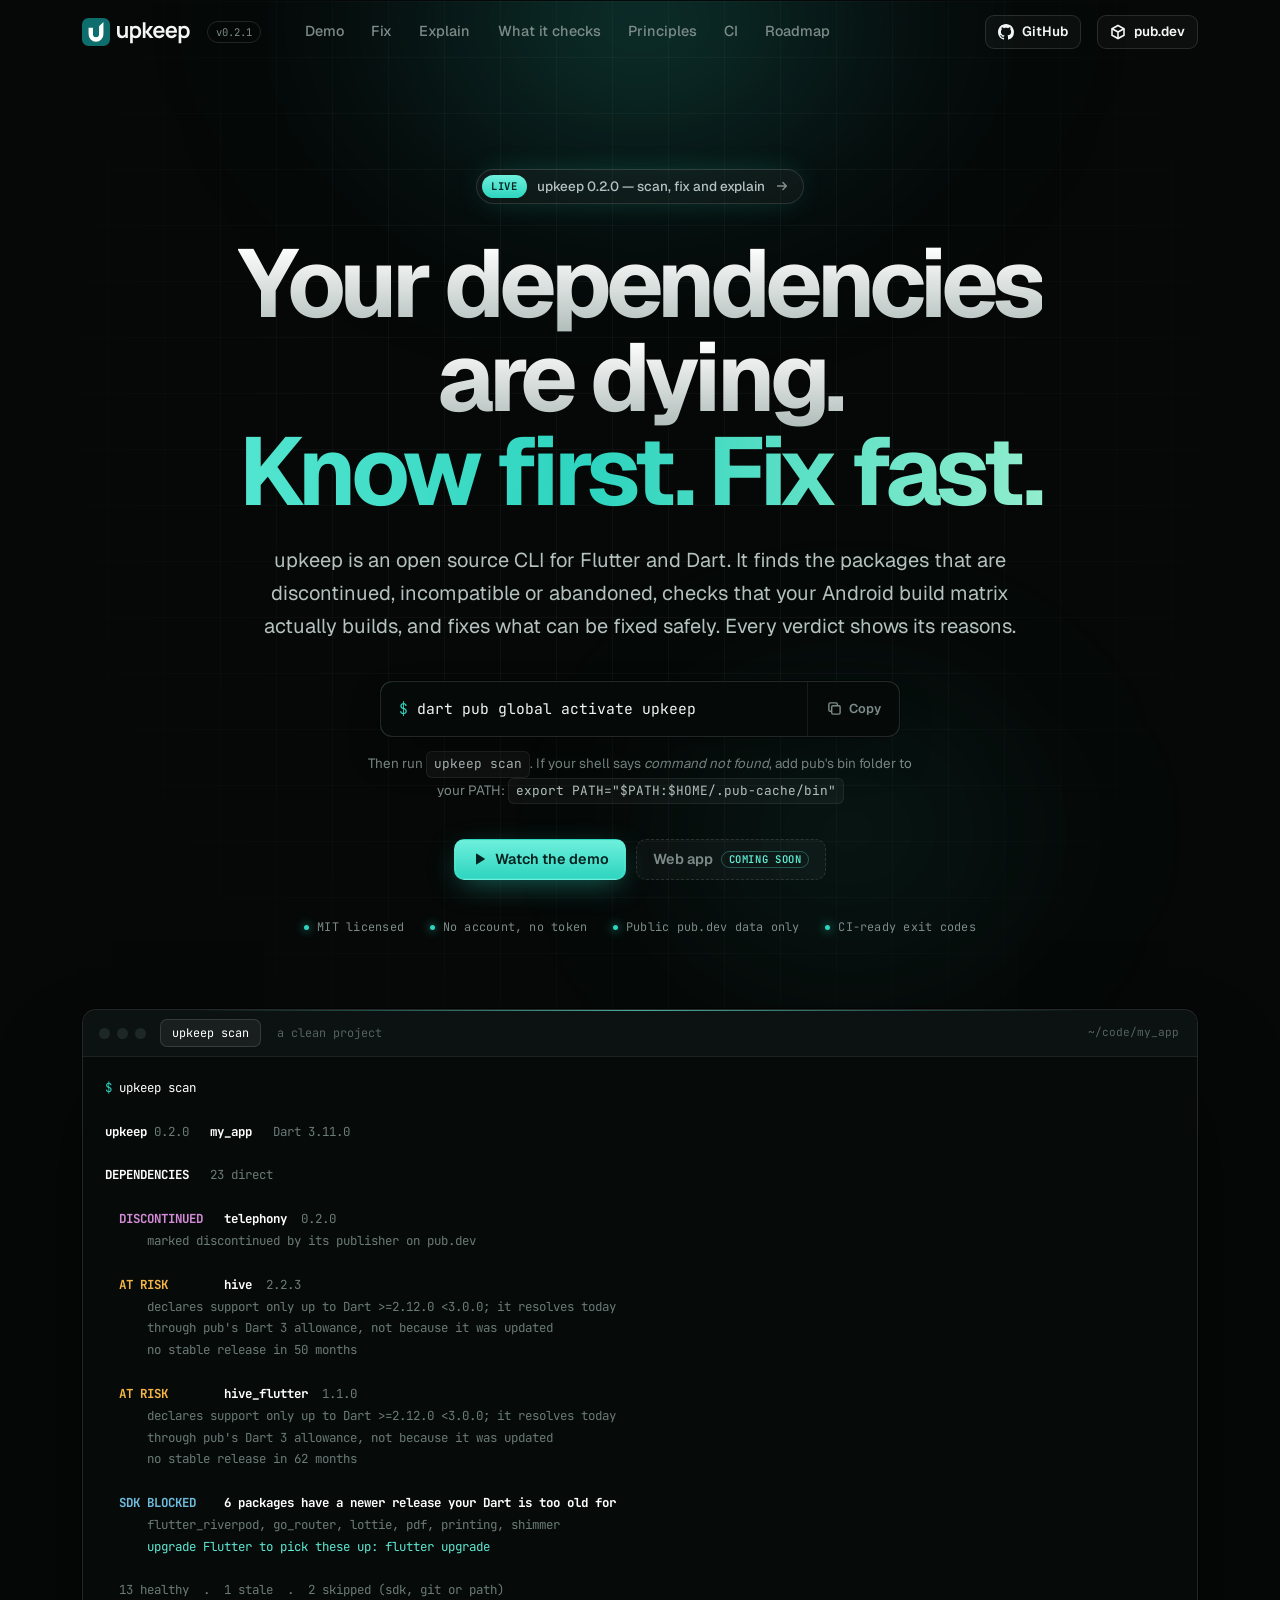
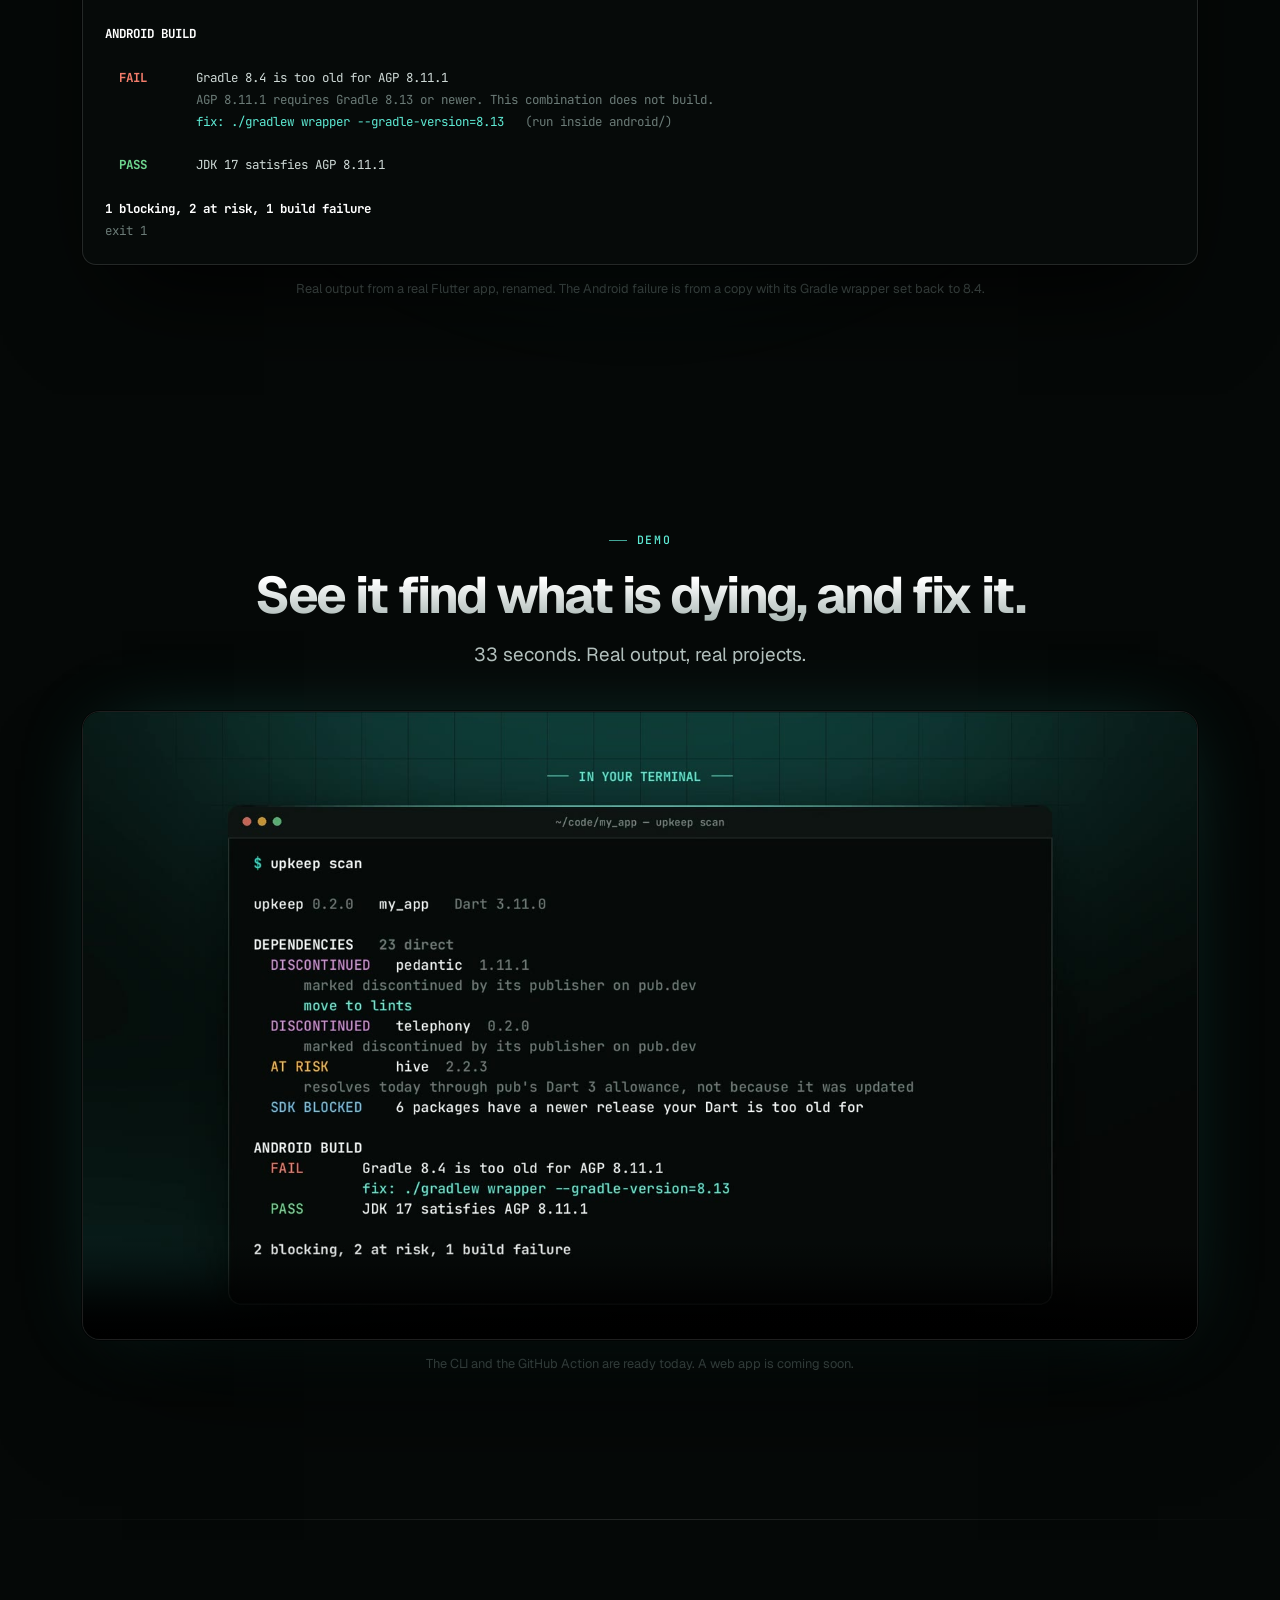
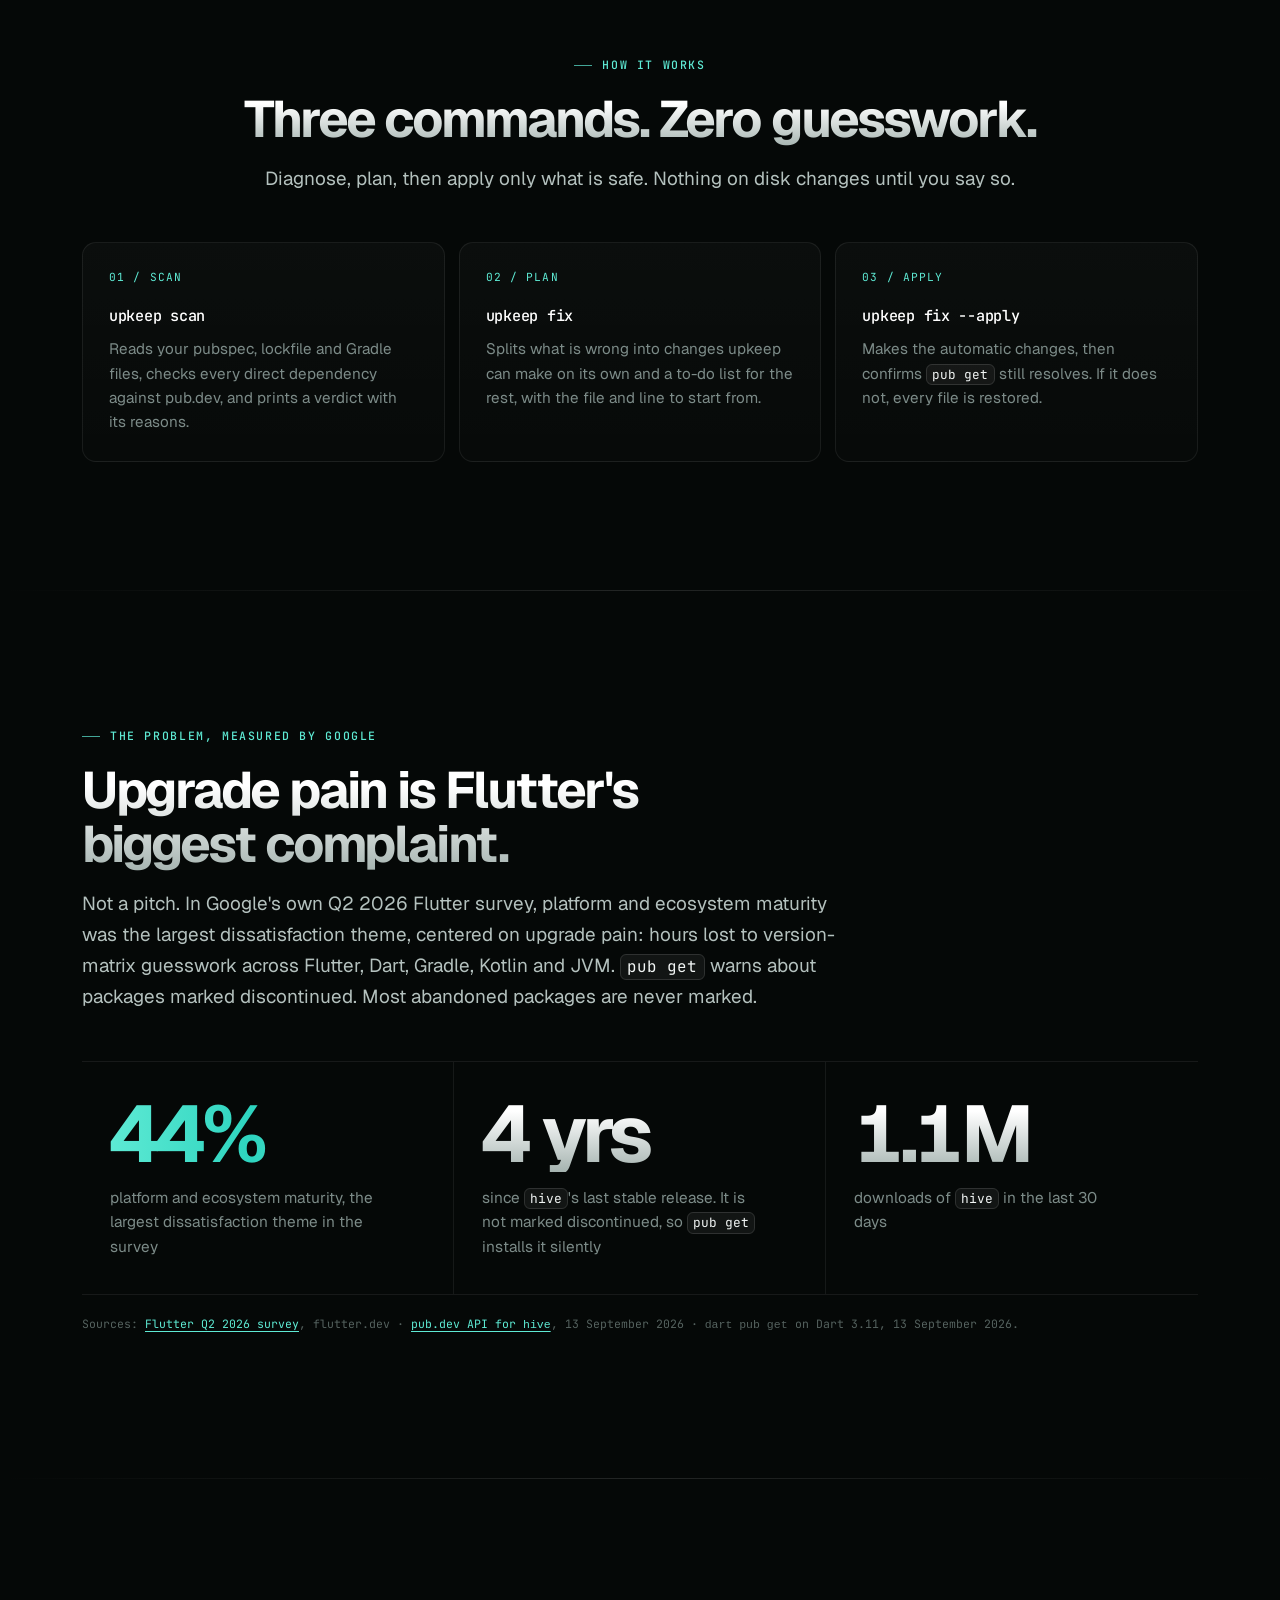
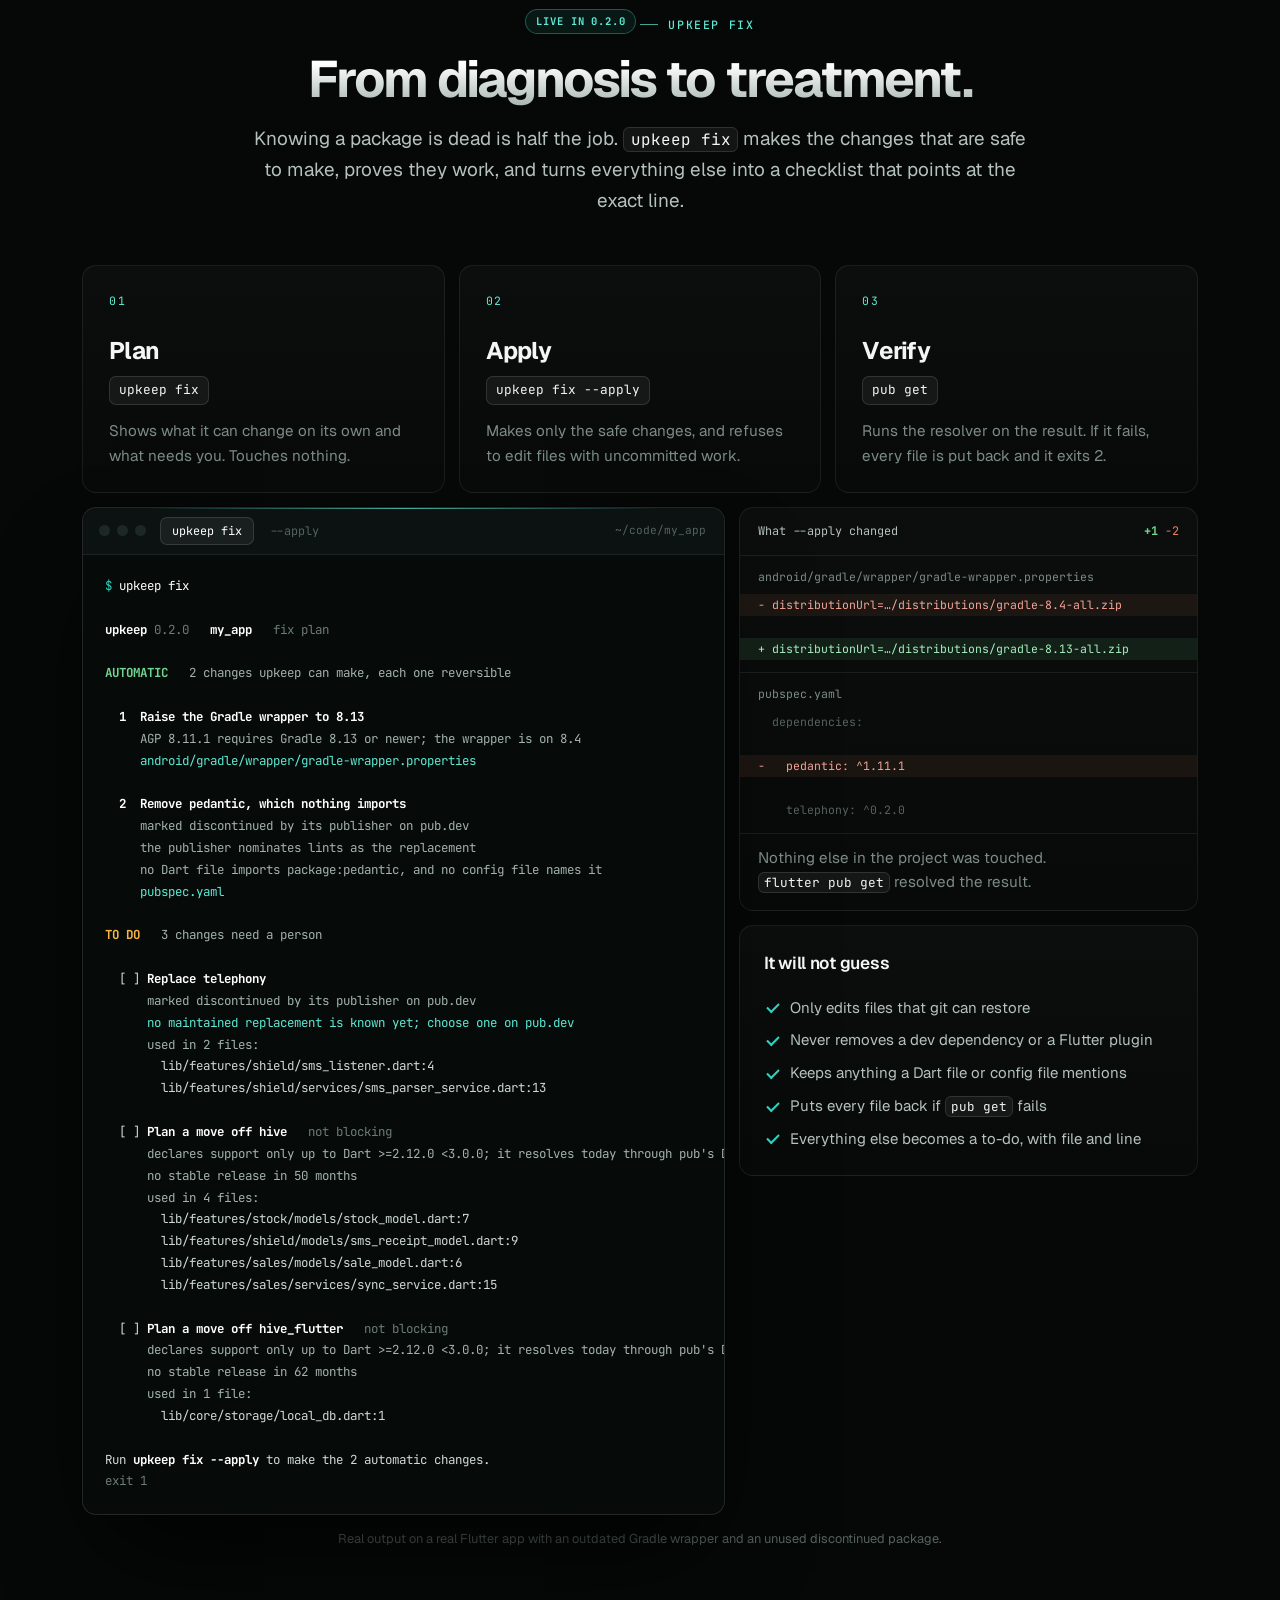
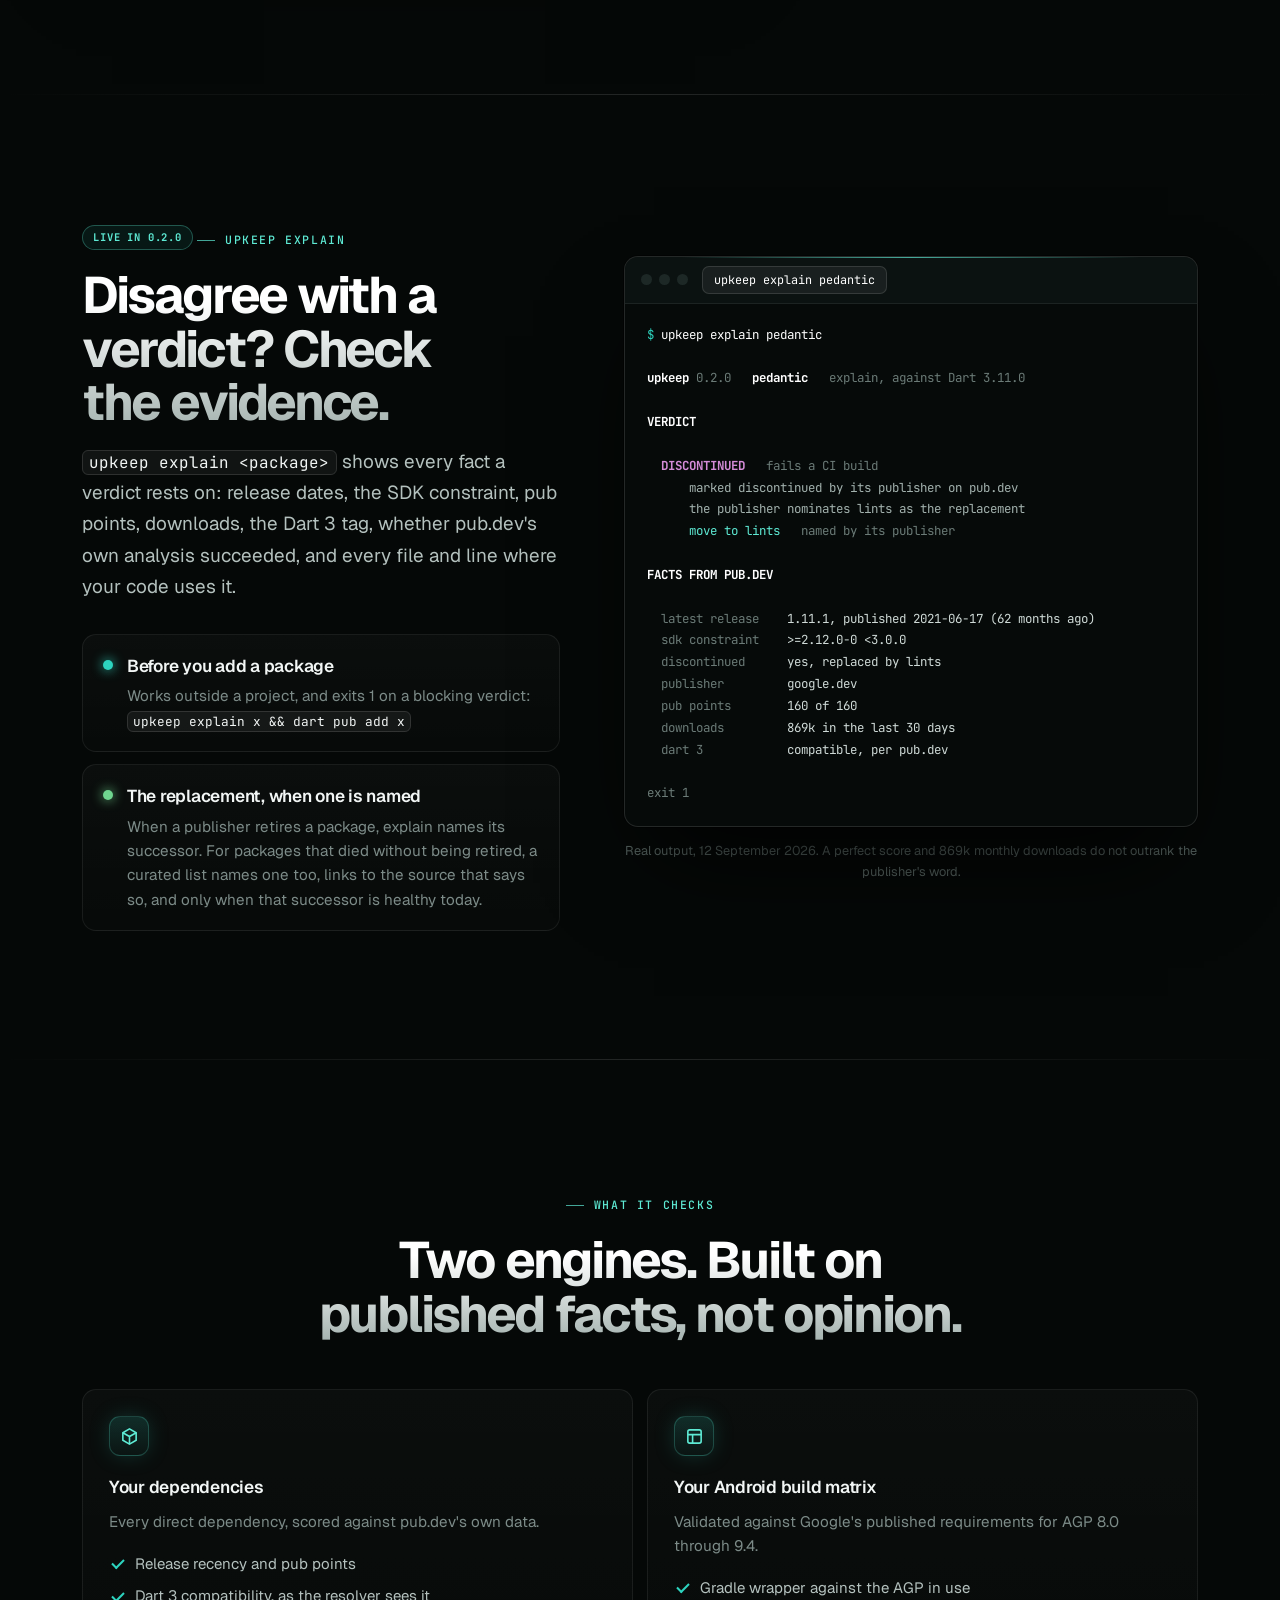
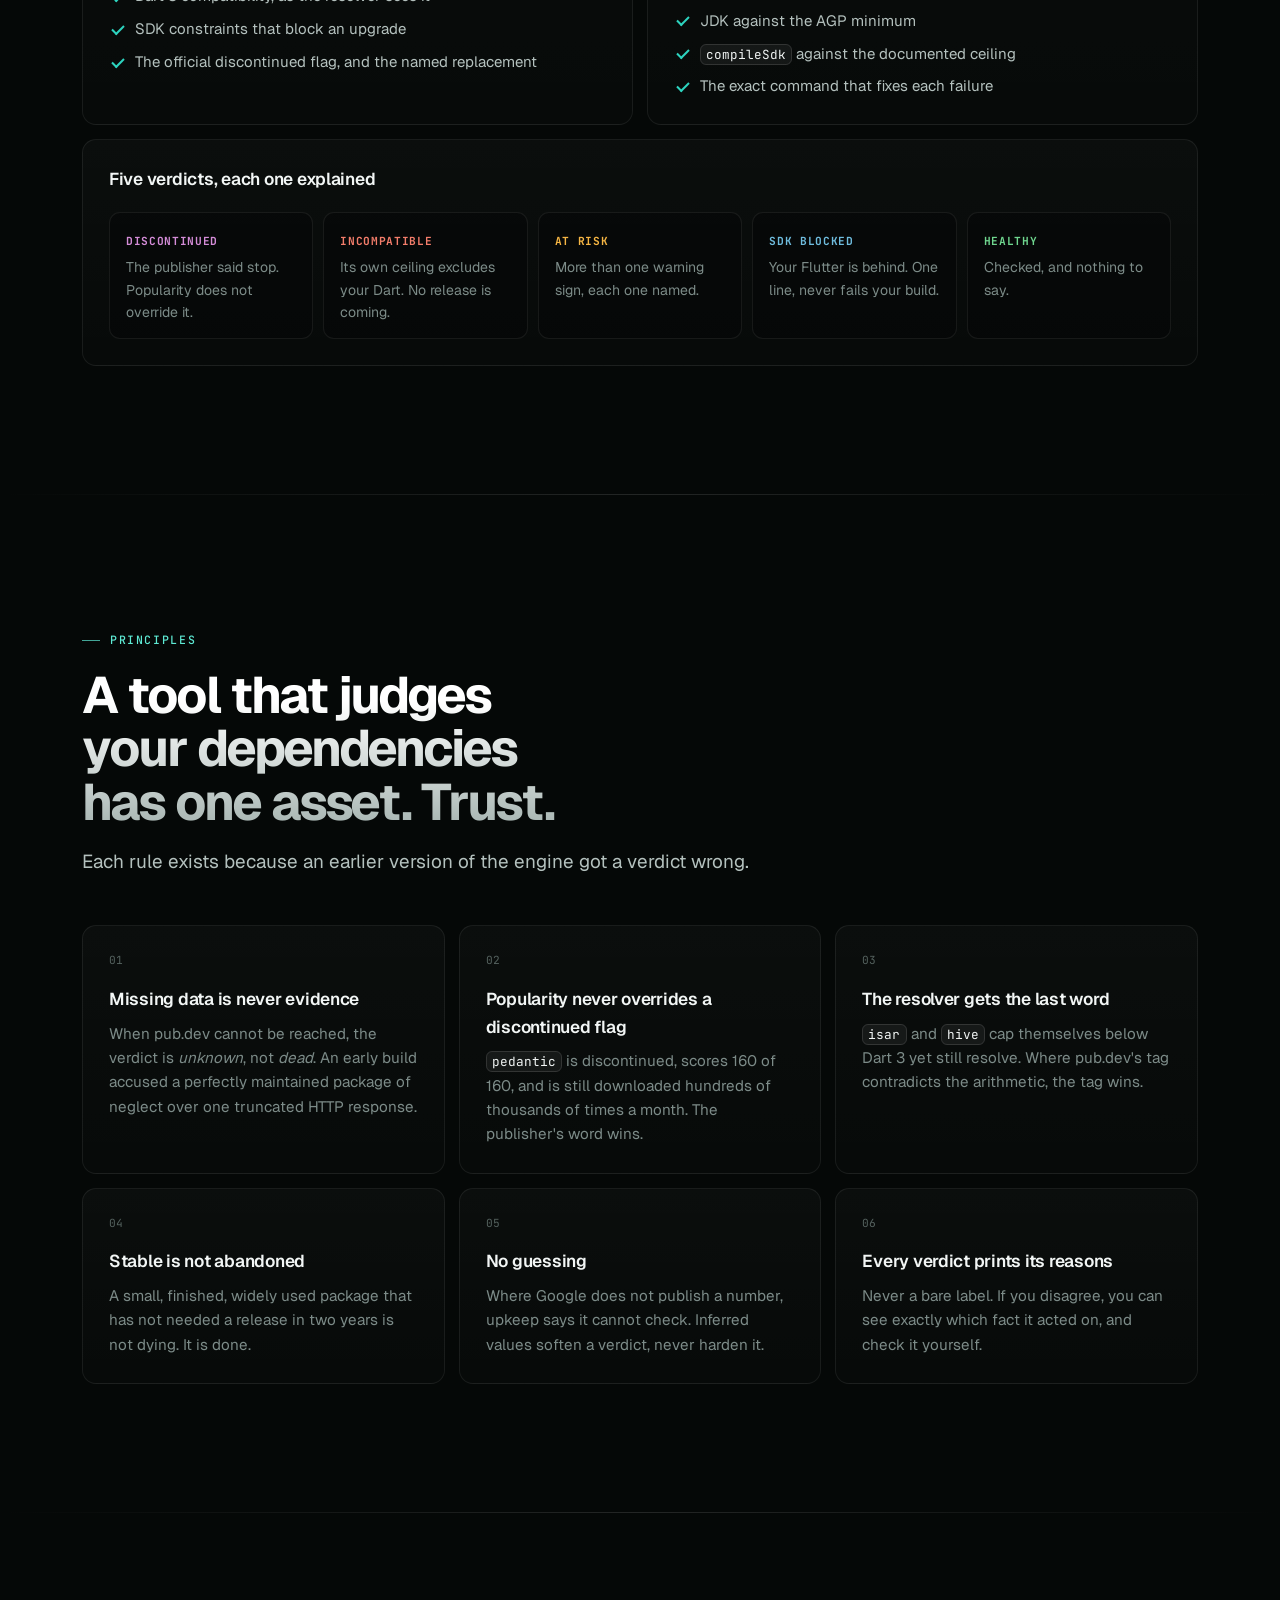
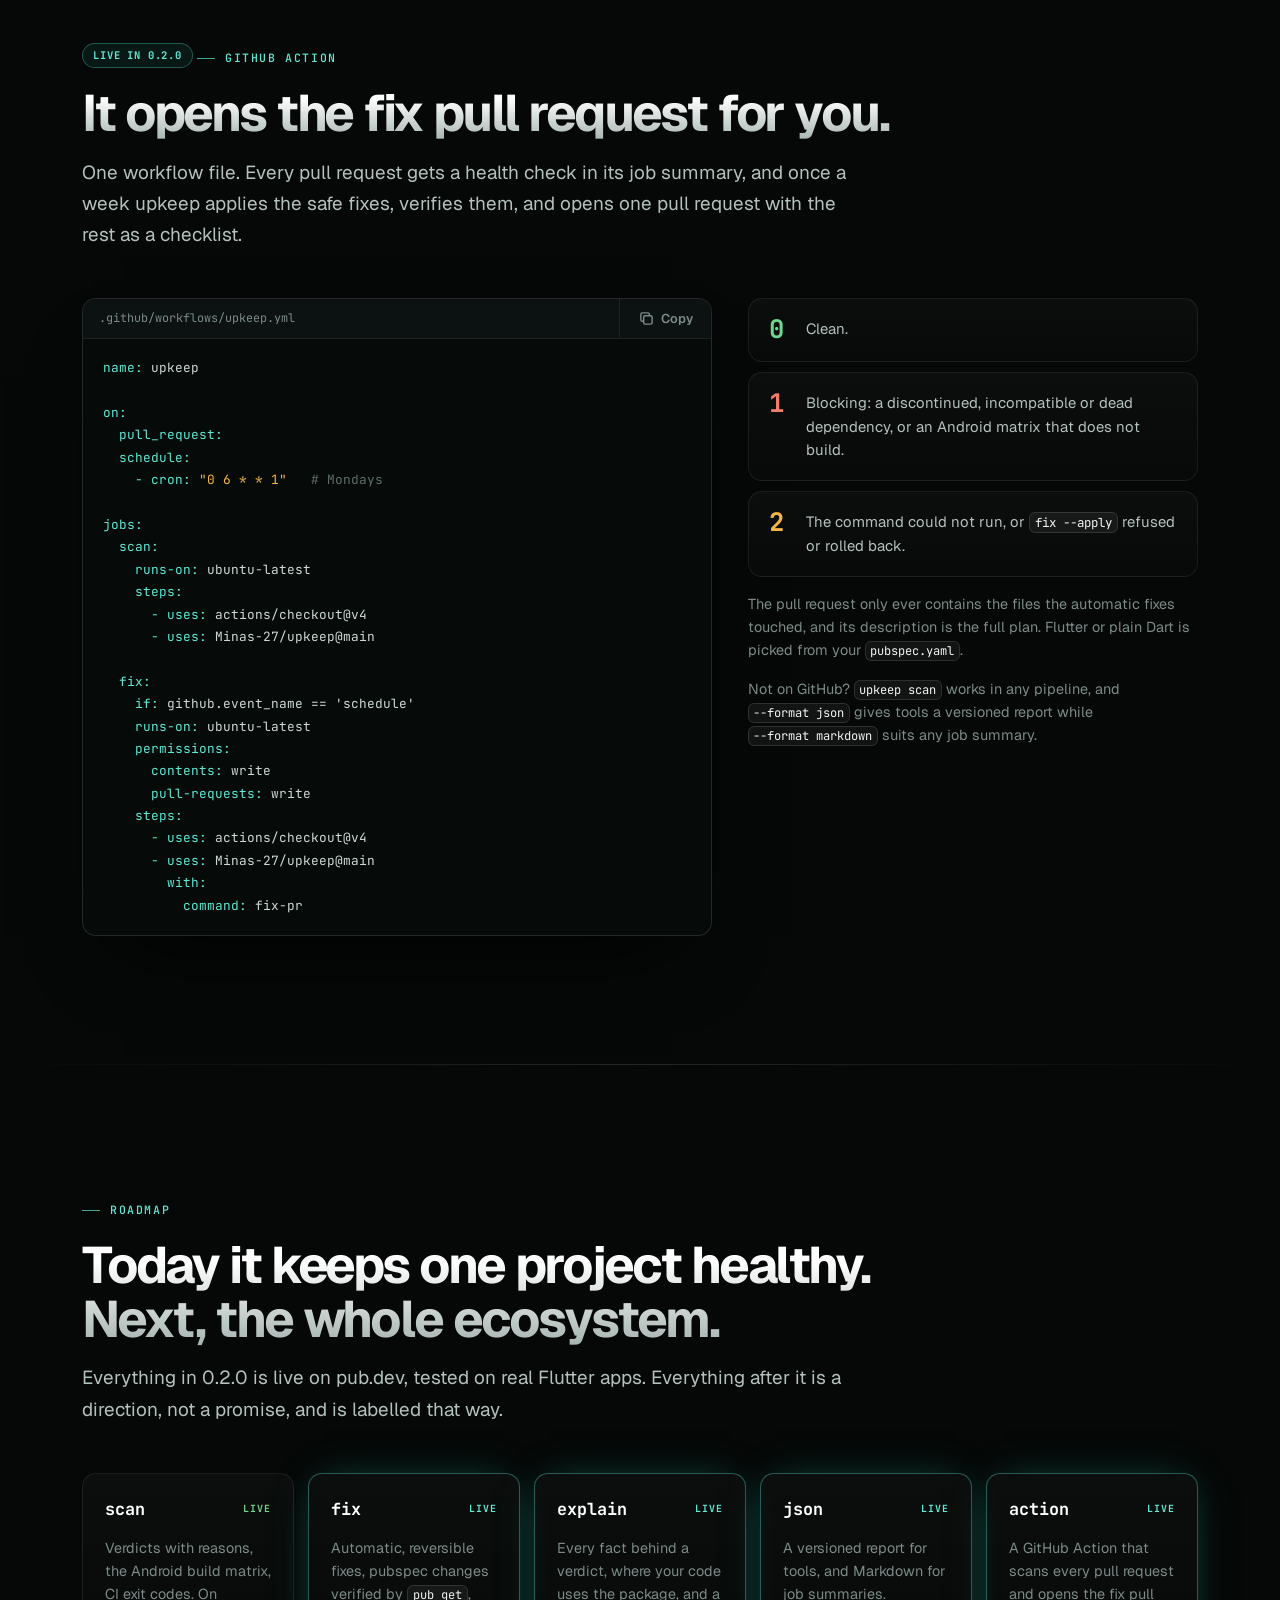
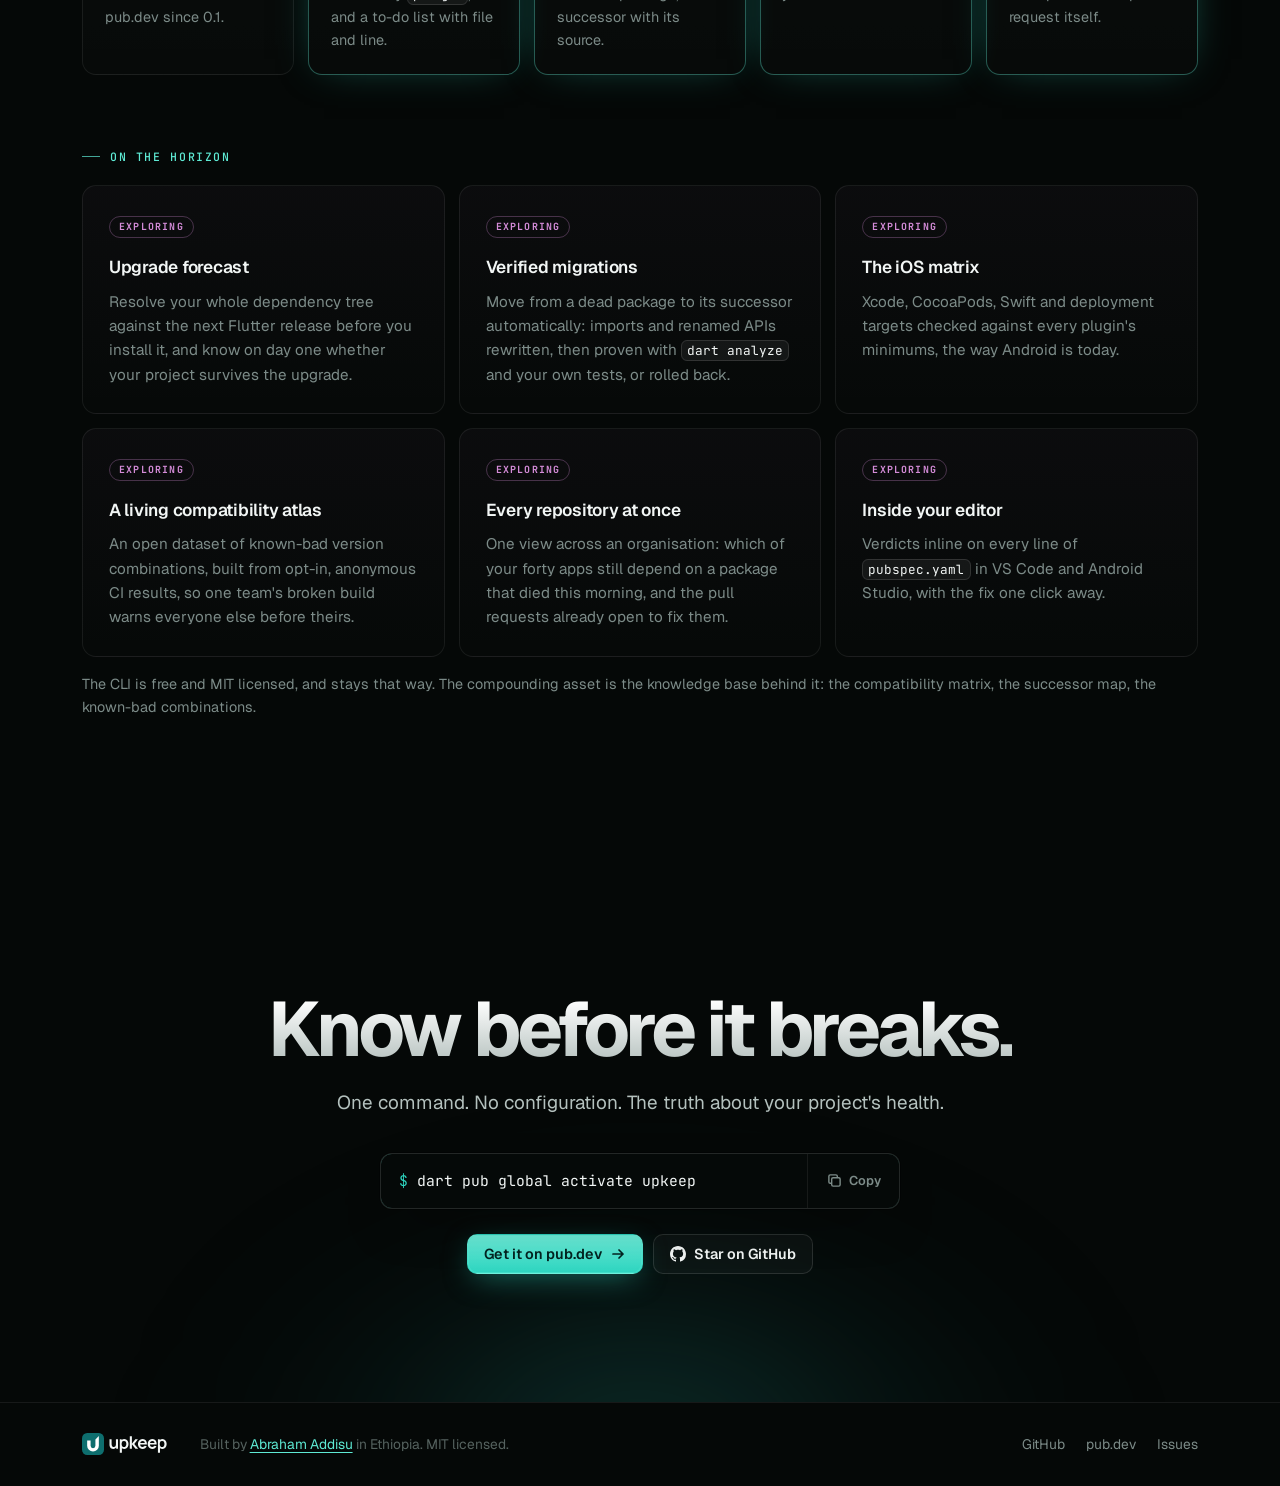
==== commit 66fd74bf: "Site: fetch hive's figures live from pub.dev, cached 12 hours The problem section's hive cards now r" ====
--- a/site/index.html
+++ b/site/index.html
@@ -561,10 +561,10 @@
     </div>
     <div class="numbers reveal">
       <div class="num"><b class="grad-teal">44%</b><span>platform and ecosystem maturity, the largest dissatisfaction theme in the survey</span></div>
-      <div class="num"><b class="grad">4 yrs</b><span>since <code class="i">hive</code>'s last stable release. It is not marked discontinued, so <code class="i">pub get</code> installs it silently</span></div>
-      <div class="num"><b class="grad">1.1M</b><span>downloads of <code class="i">hive</code> in the last 30 days</span></div>
-    </div>
-    <p class="source">Sources: <a href="https://flutter.dev/blog/flutter-q2-2026-survey">Flutter Q2 2026 survey</a>, flutter.dev &middot; pub.dev API for <code>hive</code>, and <code>dart pub get</code> on Dart 3.11, 13 September 2026.</p>
+      <div class="num" data-hive-card><b class="grad" id="hive-age">4 yrs</b><span>since <code class="i">hive</code>'s last stable release. It is not marked discontinued, so <code class="i">pub get</code> installs it silently</span></div>
+      <div class="num" data-hive-card><b class="grad" id="hive-downloads">1.1M</b><span>downloads of <code class="i">hive</code> in the last 30 days</span></div>
+    </div>
+    <p class="source">Sources: <a href="https://flutter.dev/blog/flutter-q2-2026-survey">Flutter Q2 2026 survey</a>, flutter.dev &middot; <a href="https://pub.dev/packages/hive">pub.dev API for <code>hive</code></a>, <span id="hive-checked">13 September 2026</span> &middot; <code>dart pub get</code> on Dart 3.11, 13 September 2026.</p>
   </div>
 </section>
 
@@ -985,6 +985,62 @@
 </footer>
 
 <div class="sr" aria-live="polite" id="announce"></div>
+
+<script>
+  // Live hive figures for the problem section. pub.dev's API allows browser
+  // requests, so each visitor fetches them, cached for 12 hours. The numbers in
+  // the HTML are the fallback, verified 13 September 2026. If hive ever ships a
+  // stable release or is marked discontinued, the claim is no longer true and
+  // both hive cards are removed rather than left saying something false.
+  (function () {
+    var KEY = 'upkeep:hive-stats:v1';
+    var TTL = 12 * 60 * 60 * 1000;
+    var cards = document.querySelectorAll('[data-hive-card]');
+    if (!cards.length || !window.fetch) return;
+
+    function render(d) {
+      var published = new Date(d.published);
+      var now = new Date();
+      var months = (now.getFullYear() - published.getFullYear()) * 12 + now.getMonth() - published.getMonth();
+      if (now.getDate() < published.getDate()) months--;
+      if (d.discontinued || months < 12 || typeof d.downloads !== 'number') {
+        cards.forEach(function (c) { c.style.display = 'none'; });
+        return;
+      }
+      var years = Math.floor(months / 12);
+      document.getElementById('hive-age').textContent = years + (years === 1 ? ' yr' : ' yrs');
+      var n = d.downloads;
+      document.getElementById('hive-downloads').textContent =
+        n >= 1e6 ? (n / 1e6).toFixed(1).replace(/\.0$/, '') + 'M' :
+        n >= 1e3 ? Math.round(n / 1e3) + 'k' : String(n);
+      document.getElementById('hive-checked').textContent = 'checked ' +
+        new Date(d.fetched).toLocaleDateString('en-GB', { day: 'numeric', month: 'long', year: 'numeric' });
+    }
+
+    var cached = null;
+    try { cached = JSON.parse(localStorage.getItem(KEY)); } catch (e) {}
+    if (cached && Date.now() - cached.fetched < TTL) { render(cached); return; }
+
+    Promise.all([
+      fetch('https://pub.dev/api/packages/hive').then(function (r) { if (!r.ok) throw r; return r.json(); }),
+      fetch('https://pub.dev/api/packages/hive/score').then(function (r) { if (!r.ok) throw r; return r.json(); })
+    ]).then(function (res) {
+      var latest = res[0] && res[0].latest;
+      if (!latest || !latest.published) throw new Error('no latest release');
+      var d = {
+        published: latest.published,
+        discontinued: res[0].isDiscontinued === true,
+        downloads: res[1].downloadCount30Days,
+        fetched: Date.now()
+      };
+      try { localStorage.setItem(KEY, JSON.stringify(d)); } catch (e) {}
+      render(d);
+    }).catch(function () {
+      // Keep the verified fallback figures, or the last good cached ones.
+      if (cached) render(cached);
+    });
+  })();
+</script>
 
 <script>
   (function () {
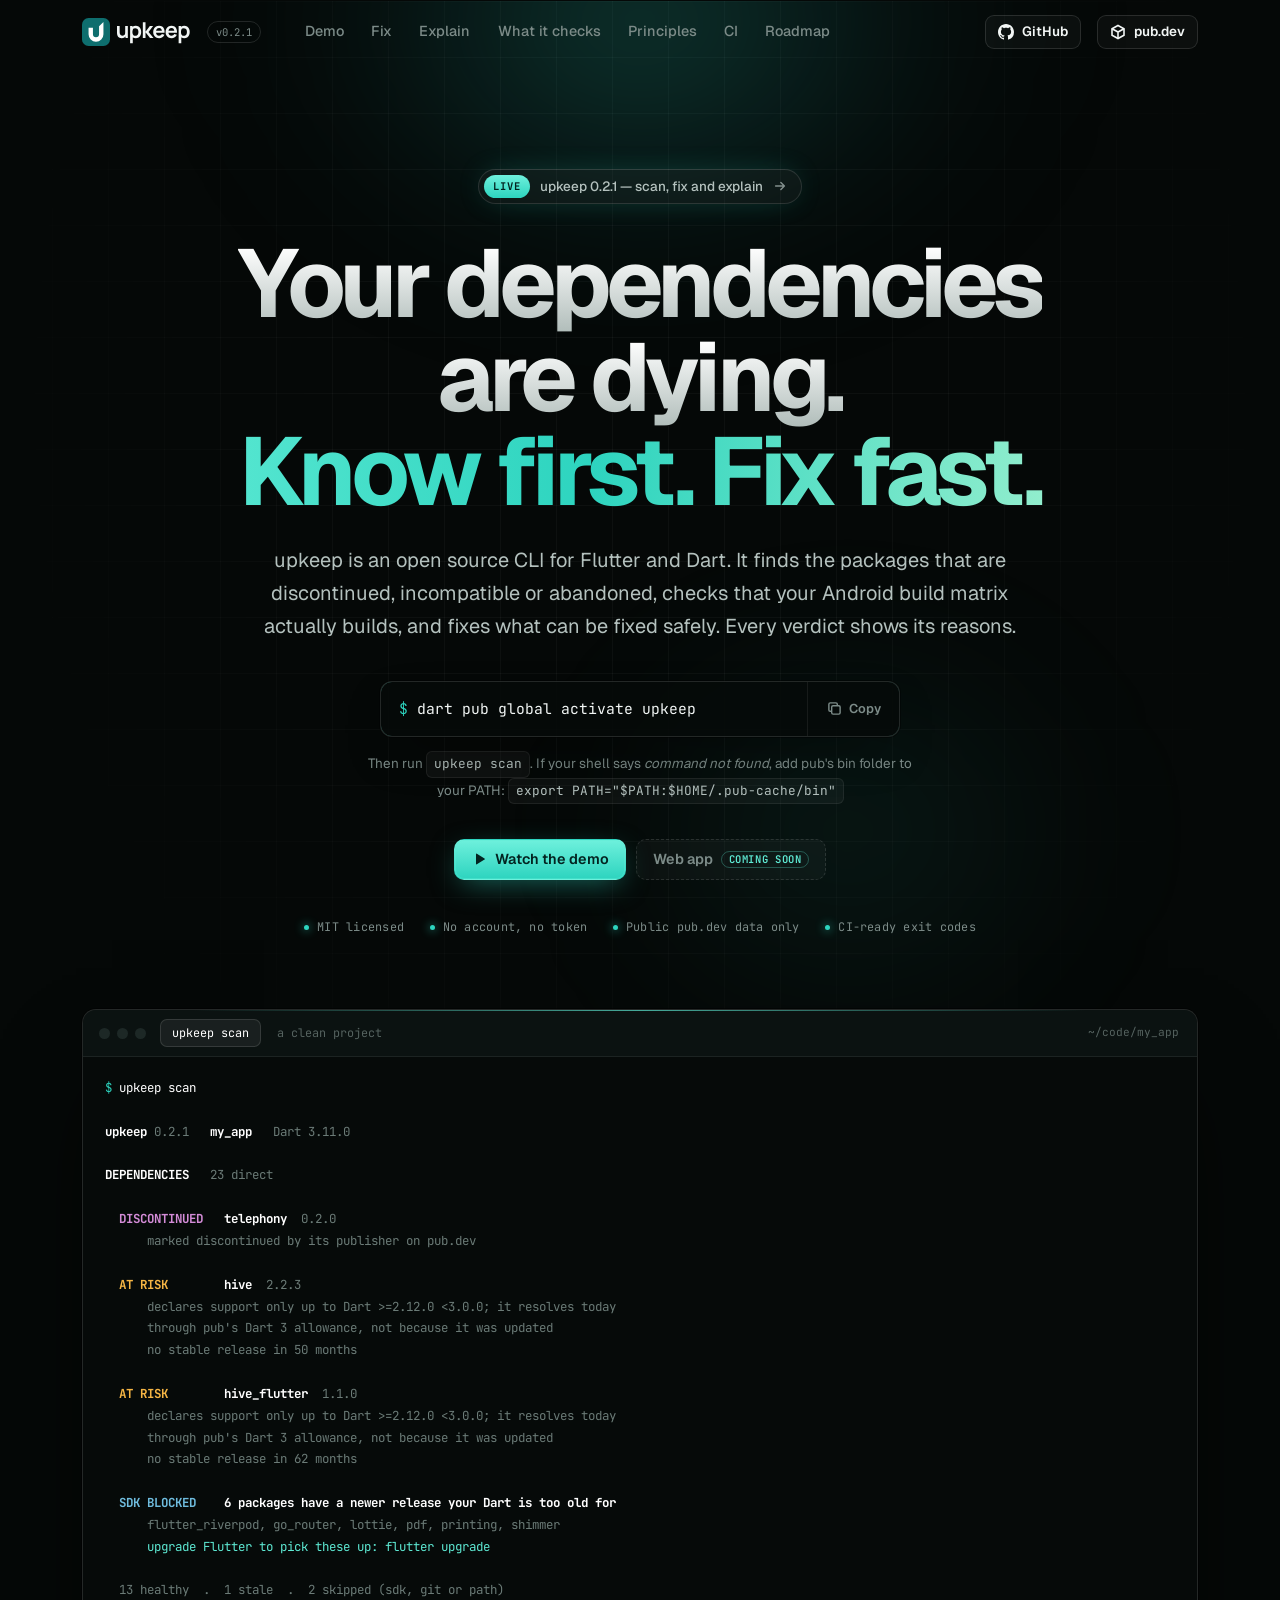
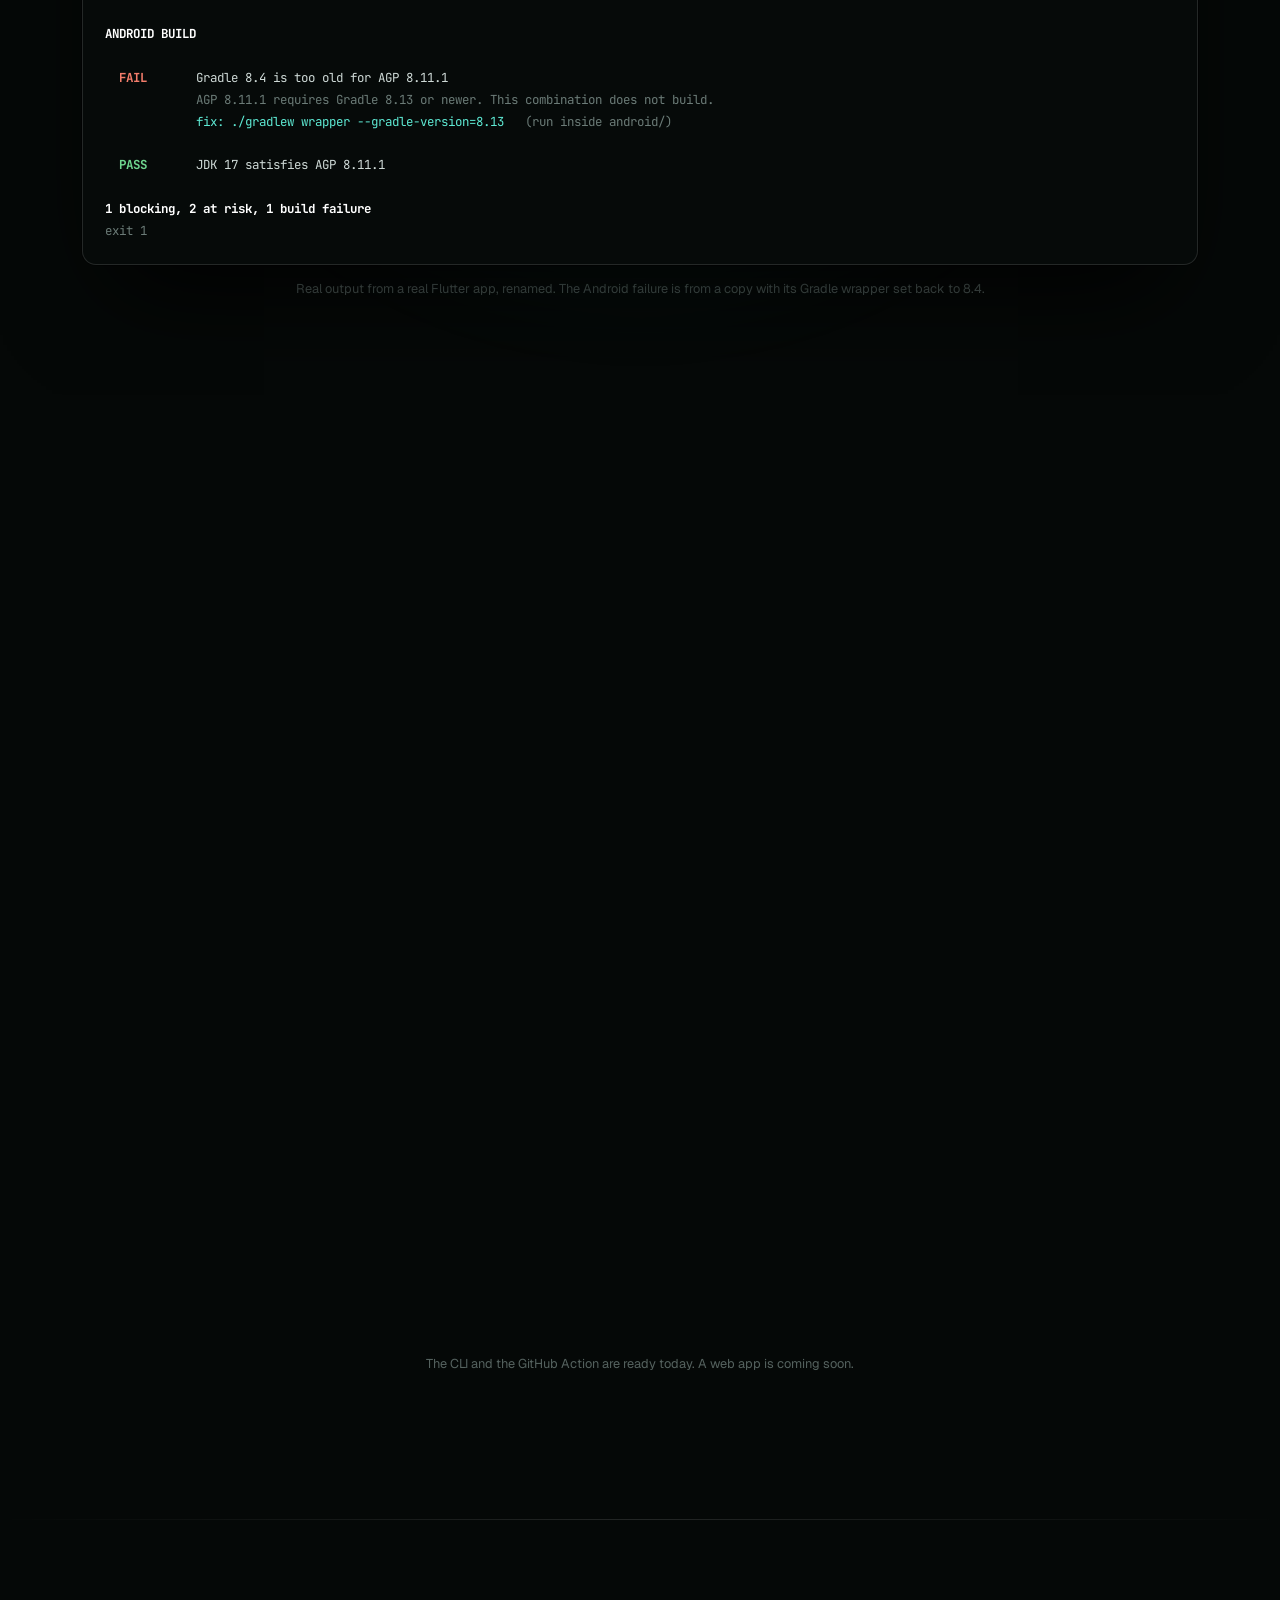
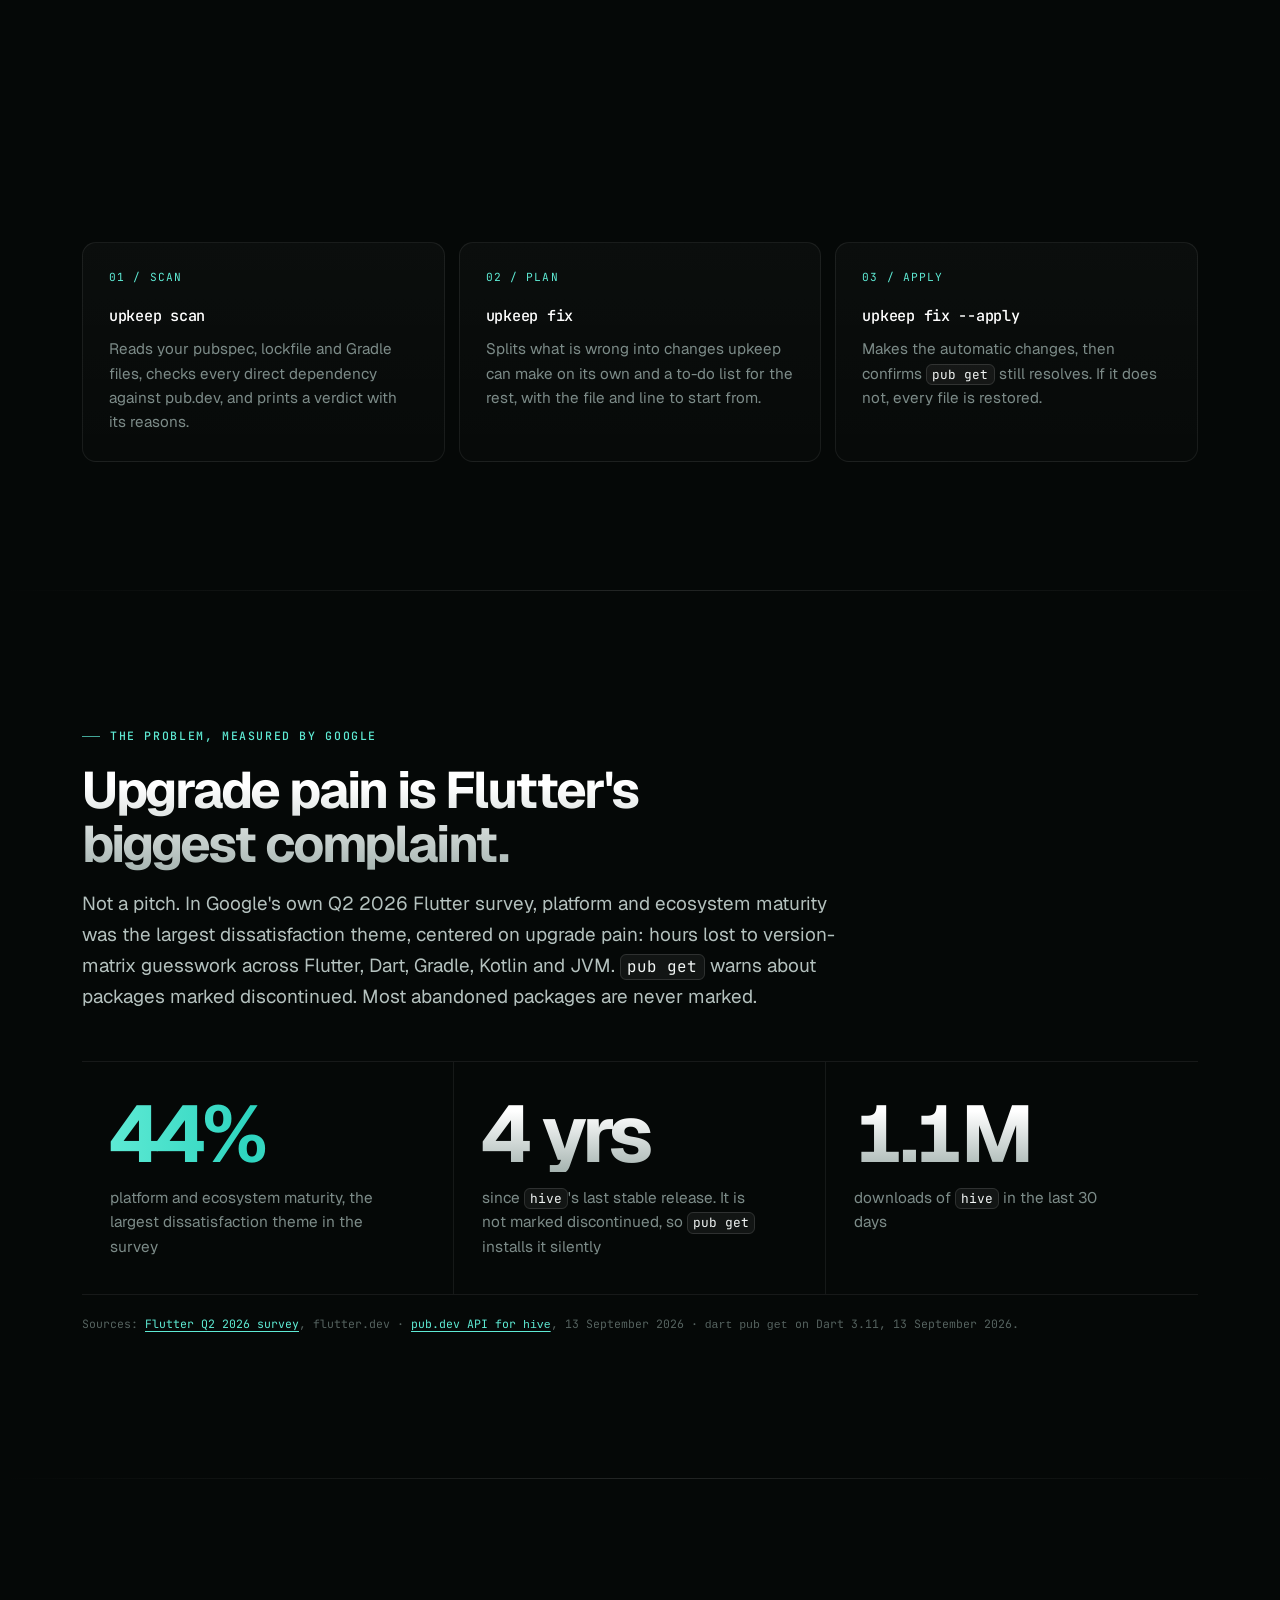
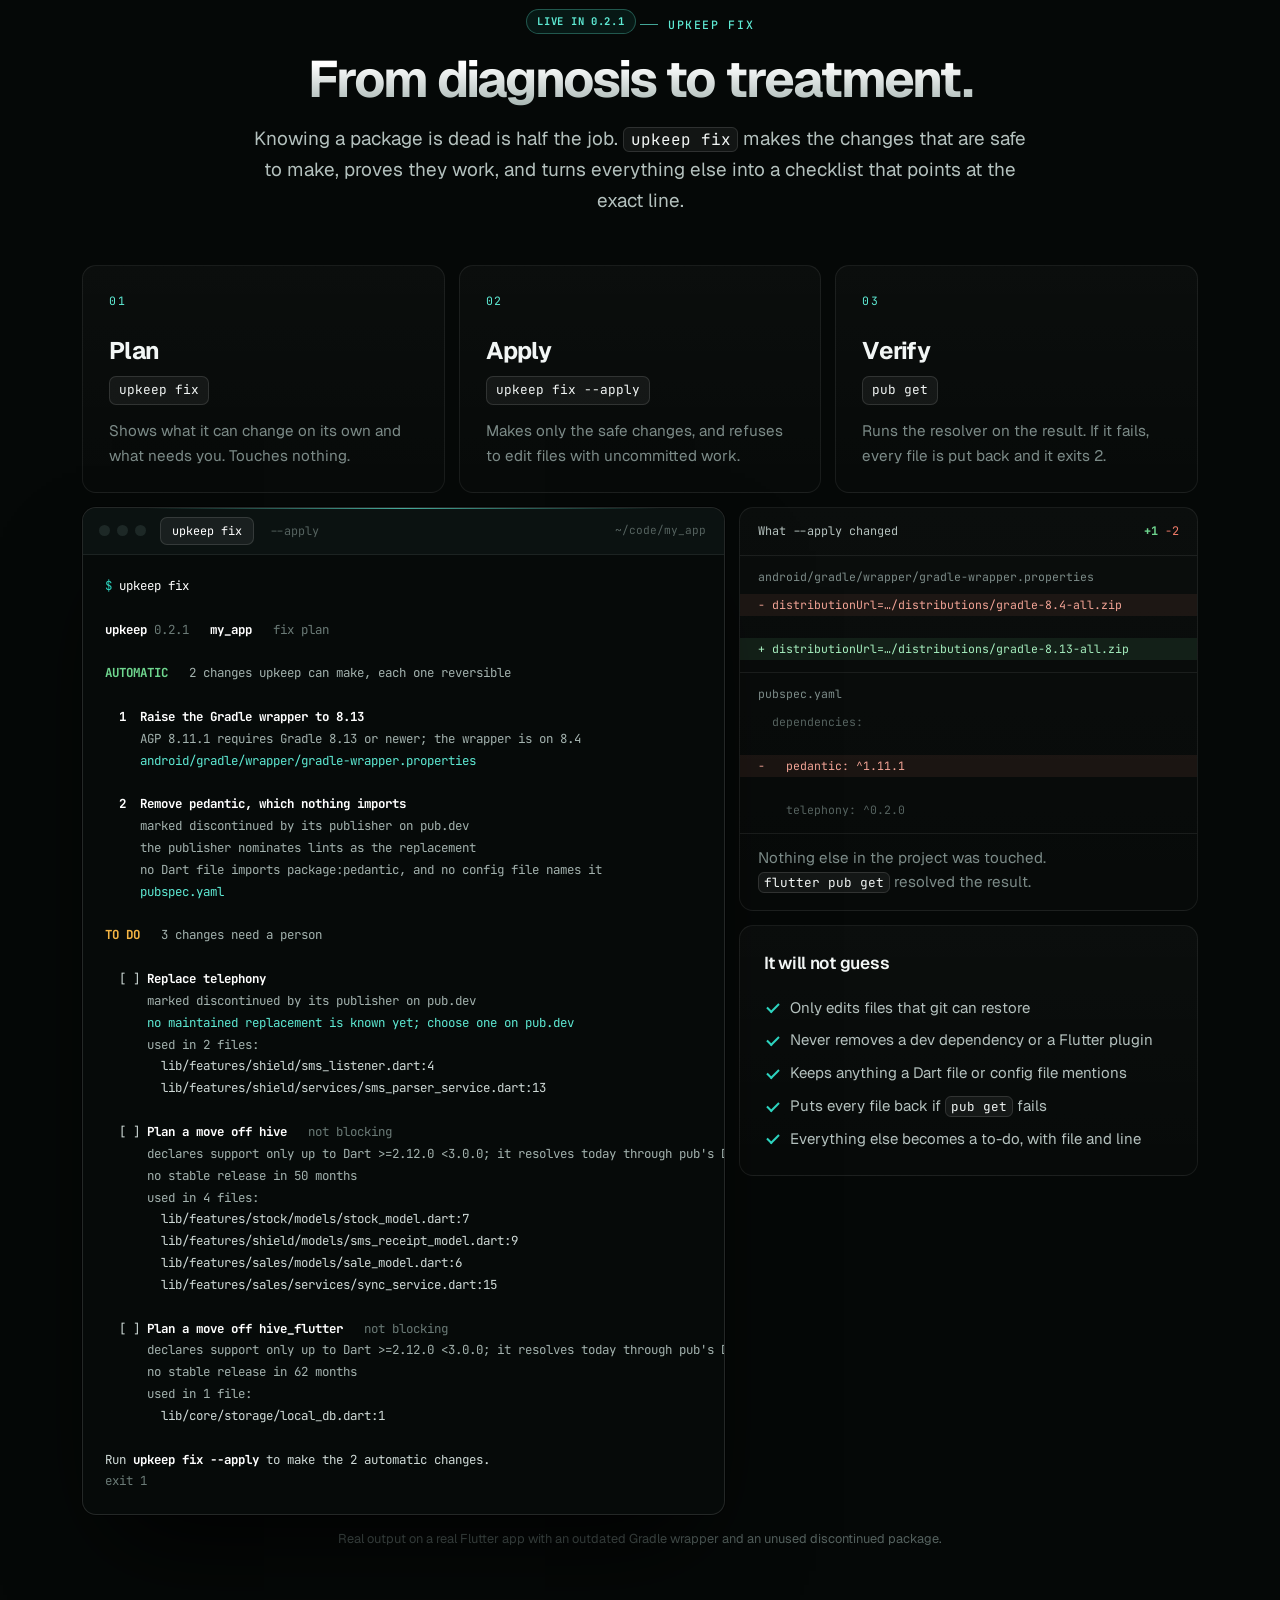
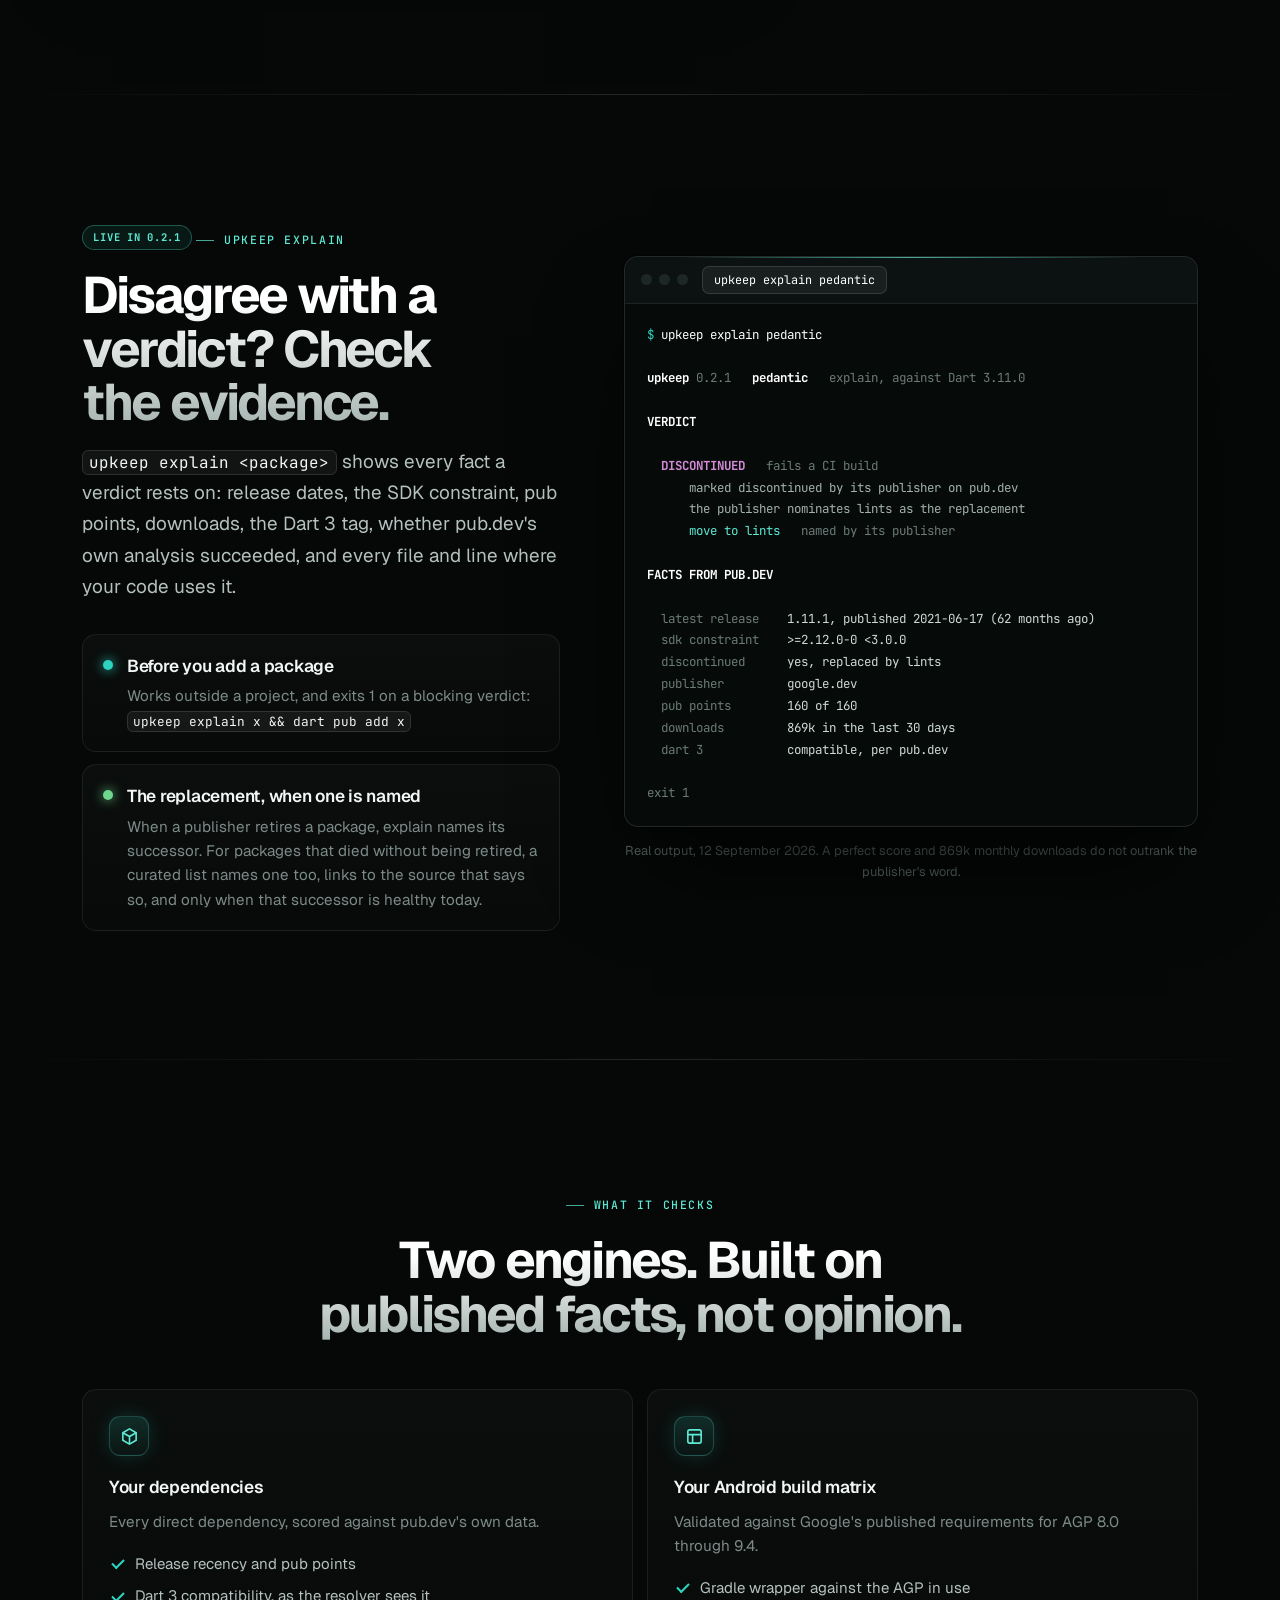
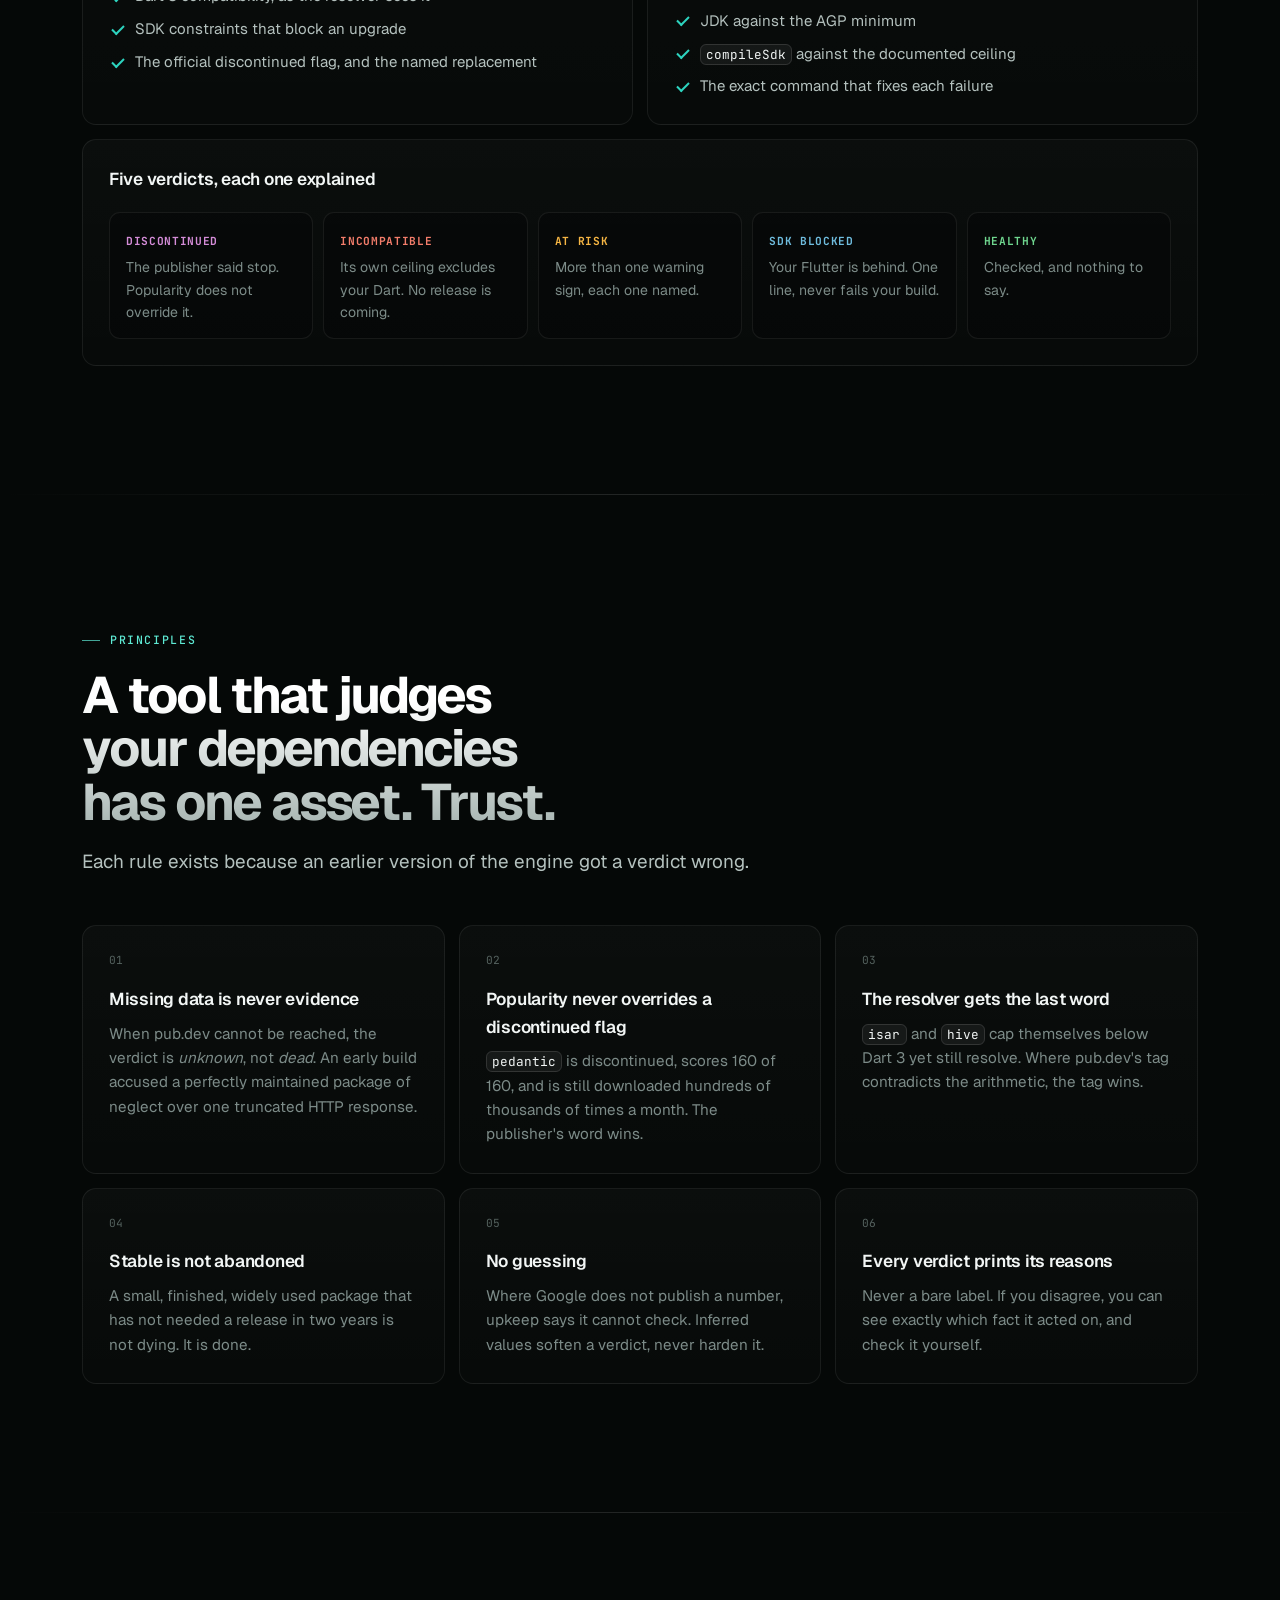
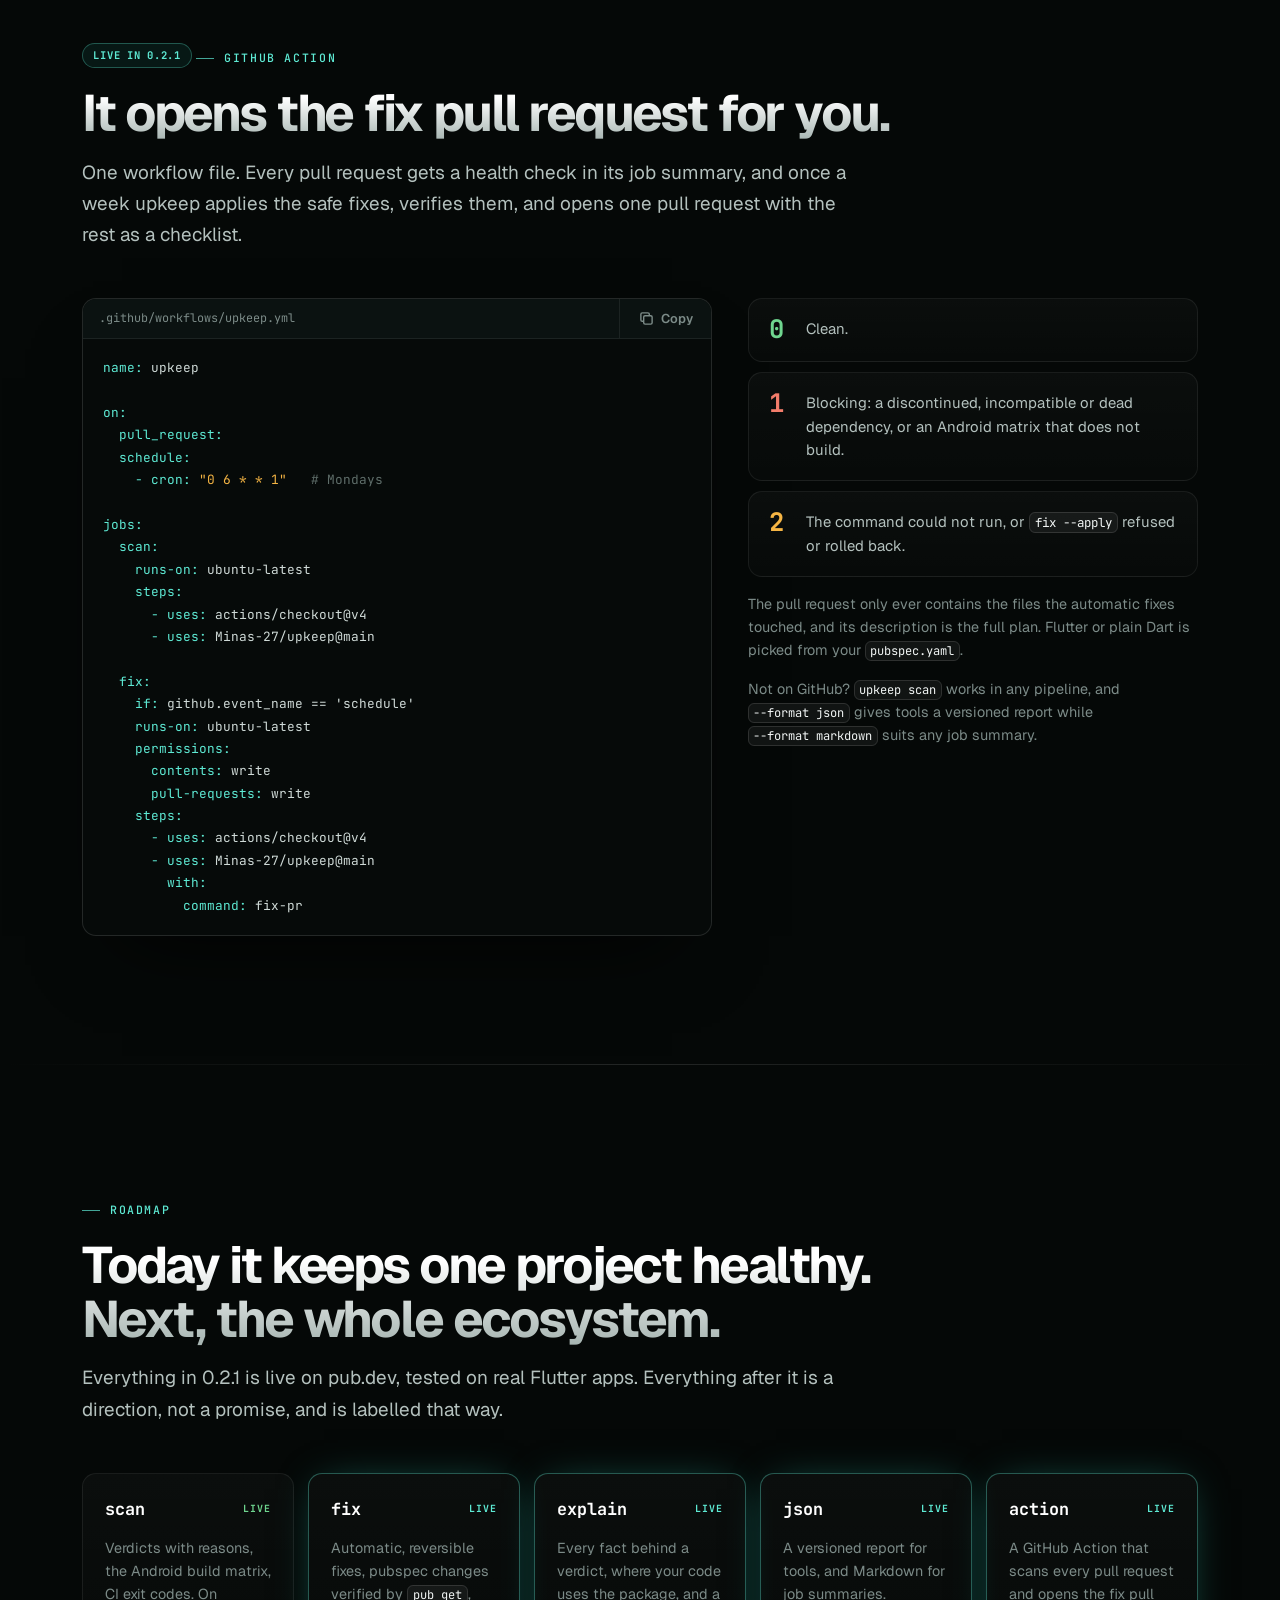
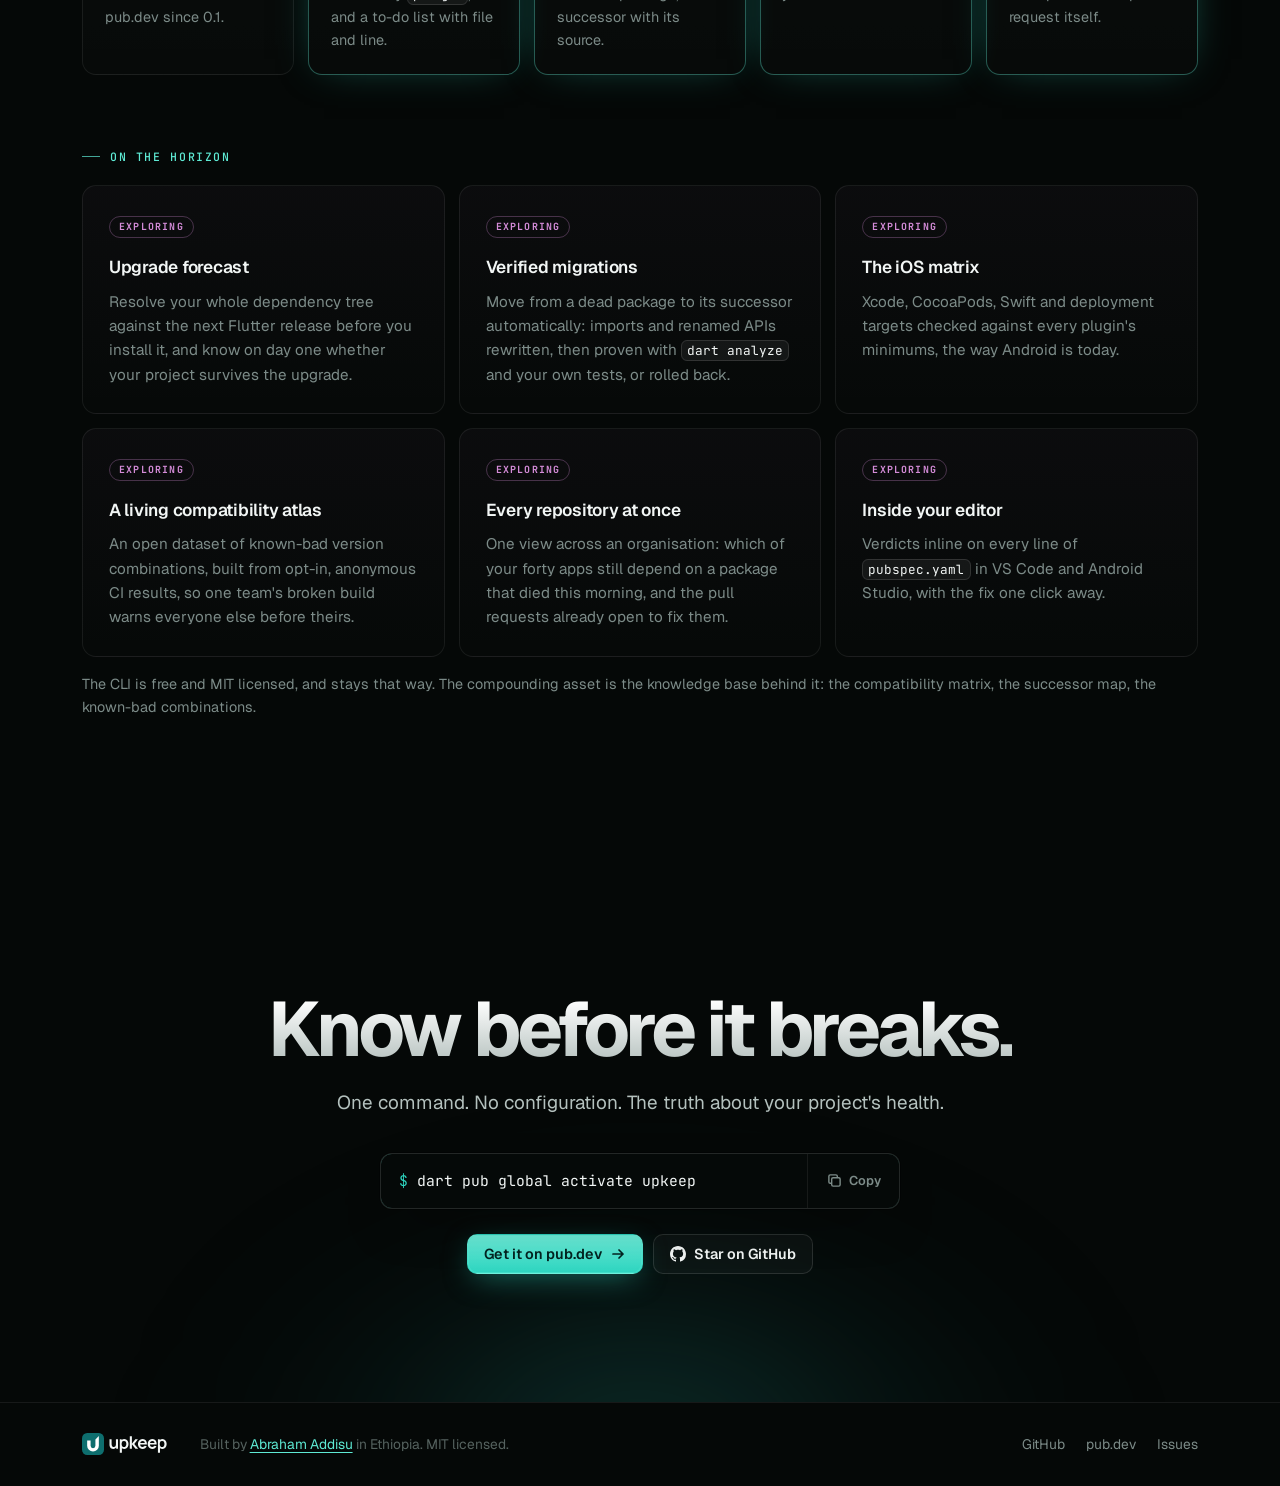
==== commit f6bb88a6: "Site: read upkeep's version from pub.dev instead of hardcoding it Eleven places showed 0.2.0 after 0" ====
--- a/site/index.html
+++ b/site/index.html
@@ -375,7 +375,7 @@
 <header class="nav" id="nav">
   <div class="wrap">
     <a class="brand" href="#top" aria-label="upkeep home"><svg viewBox="0 0 249 64" aria-hidden="true"><use href="#logo"/></svg></a>
-    <span class="ver">v0.2.1</span>
+    <span class="ver">v<span data-upkeep-version>0.2.1</span></span>
     <nav class="links" aria-label="Sections">
       <a href="#demo">Demo</a>
       <a href="#fix">Fix</a>
@@ -397,7 +397,7 @@
   <div class="glow a" aria-hidden="true"></div>
   <div class="glow b" aria-hidden="true"></div>
   <div class="wrap inner">
-    <a class="pill" href="#fix"><b>LIVE</b><span>upkeep 0.2.0<span class="tail"> &mdash; scan, fix and explain</span></span><svg aria-hidden="true"><use href="#i-arrow"/></svg></a>
+    <a class="pill" href="#fix"><b>LIVE</b><span>upkeep <span data-upkeep-version>0.2.1</span><span class="tail"> &mdash; scan, fix and explain</span></span><svg aria-hidden="true"><use href="#i-arrow"/></svg></a>
     <h1><span class="grad">Your dependencies are dying.</span> <span class="grad-teal">Know first. Fix fast.</span></h1>
     <p class="lede">
       upkeep is an open source CLI for Flutter and Dart. It finds the packages that are discontinued, incompatible
@@ -436,7 +436,7 @@
         <div class="term-body">
 <pre id="out-problem" role="tabpanel" aria-labelledby="tab-problem" tabindex="0"><span class="pr">$</span> <span class="cmd">upkeep scan</span>
 
-<span class="b">upkeep</span> <span class="d">0.2.0</span>   <span class="b">my_app</span>   <span class="d">Dart 3.11.0</span>
+<span class="b">upkeep</span> <span class="d" data-upkeep-version>0.2.1</span>   <span class="b">my_app</span>   <span class="d">Dart 3.11.0</span>
 
 <span class="b">DEPENDENCIES</span><span class="d">   23 direct</span>
 
@@ -472,7 +472,7 @@
 
 <pre id="out-clean" role="tabpanel" aria-labelledby="tab-clean" tabindex="0" hidden><span class="pr">$</span> <span class="cmd">upkeep scan</span>
 
-<span class="b">upkeep</span> <span class="d">0.2.0</span>   <span class="b">my_app</span>   <span class="d">Dart 3.11.0</span>
+<span class="b">upkeep</span> <span class="d" data-upkeep-version>0.2.1</span>   <span class="b">my_app</span>   <span class="d">Dart 3.11.0</span>
 
 <span class="b">DEPENDENCIES</span><span class="d">   14 direct</span>
 
@@ -573,7 +573,7 @@
 <section class="sec fixsec" id="fix" aria-labelledby="fix-h">
   <div class="wrap">
     <div class="center reveal">
-      <span class="badge">LIVE IN 0.2.0</span>
+      <span class="badge">LIVE IN <span data-upkeep-version>0.2.1</span></span>
       <p class="eyebrow">upkeep fix</p>
       <h2 class="h2 grad" id="fix-h">From diagnosis to treatment.</h2>
       <p class="lede">Knowing a package is dead is half the job. <code class="i">upkeep fix</code> makes the changes that
@@ -603,7 +603,7 @@
           <div class="term-body">
 <pre id="out-plan" role="tabpanel" aria-labelledby="tab-plan" tabindex="0"><span class="pr">$</span> <span class="cmd">upkeep fix</span>
 
-<span class="b">upkeep</span> <span class="d">0.2.0</span>   <span class="b">my_app</span>   <span class="d">fix plan</span>
+<span class="b">upkeep</span> <span class="d" data-upkeep-version>0.2.1</span>   <span class="b">my_app</span>   <span class="d">fix plan</span>
 
 <span class="vH">AUTOMATIC</span>   <span class="s">2 changes upkeep can make, each one reversible</span>
 
@@ -646,7 +646,7 @@
 
 <pre id="out-apply" role="tabpanel" aria-labelledby="tab-apply" tabindex="0" hidden><span class="pr">$</span> <span class="cmd">upkeep fix --apply</span>
 
-<span class="b">upkeep</span> <span class="d">0.2.0</span>   <span class="b">my_app</span>   <span class="d">applying 2 changes</span>
+<span class="b">upkeep</span> <span class="d" data-upkeep-version>0.2.1</span>   <span class="b">my_app</span>   <span class="d">applying 2 changes</span>
 
   <span class="vH">done</span>      Raise the Gradle wrapper to 8.13
   <span class="vH">done</span>      Remove pedantic, which nothing imports
@@ -718,7 +718,7 @@
   <div class="wrap">
     <div class="split">
       <div class="reveal">
-        <span class="badge">LIVE IN 0.2.0</span>
+        <span class="badge">LIVE IN <span data-upkeep-version>0.2.1</span></span>
         <p class="eyebrow">upkeep explain</p>
         <h2 class="h2 grad" id="explain-h">Disagree with a verdict? Check the evidence.</h2>
         <p class="lede">
@@ -744,7 +744,7 @@
           <div class="term-body">
 <pre id="out-explain" role="tabpanel" aria-labelledby="tab-explain" tabindex="0"><span class="pr">$</span> <span class="cmd">upkeep explain pedantic</span>
 
-<span class="b">upkeep</span> <span class="d">0.2.0</span>   <span class="b">pedantic</span>   <span class="d">explain, against Dart 3.11.0</span>
+<span class="b">upkeep</span> <span class="d" data-upkeep-version>0.2.1</span>   <span class="b">pedantic</span>   <span class="d">explain, against Dart 3.11.0</span>
 
 <span class="b">VERDICT</span>
 
@@ -848,7 +848,7 @@
 <section class="sec" id="ci" aria-labelledby="ci-h">
   <div class="wrap">
     <div class="reveal">
-      <span class="badge">LIVE IN 0.2.0</span>
+      <span class="badge">LIVE IN <span data-upkeep-version>0.2.1</span></span>
       <p class="eyebrow">GitHub Action</p>
       <h2 class="h2 grad" id="ci-h">It opens the fix pull request for you.</h2>
       <p class="lede">One workflow file. Every pull request gets a health check in its job summary, and once a week upkeep
@@ -909,7 +909,7 @@
     <div class="reveal">
       <p class="eyebrow">Roadmap</p>
       <h2 class="h2 grad" id="road-h">Today it keeps one project healthy. Next, the whole ecosystem.</h2>
-      <p class="lede">Everything in 0.2.0 is live on pub.dev, tested on real Flutter apps. Everything after it is a
+      <p class="lede">Everything in <span data-upkeep-version>0.2.1</span> is live on pub.dev, tested on real Flutter apps. Everything after it is a
       direction, not a promise, and is labelled that way.</p>
     </div>
 
@@ -985,6 +985,32 @@
 </footer>
 
 <div class="sr" aria-live="polite" id="announce"></div>
+
+<script>
+  // upkeep's current version, from pub.dev, cached 12 hours. Every element
+  // marked data-upkeep-version shows it; the HTML value is the fallback.
+  (function () {
+    var KEY = 'upkeep:version:v1';
+    var TTL = 12 * 60 * 60 * 1000;
+    var VALID = /^\d+\.\d+\.\d+$/;
+    function apply(v) {
+      document.querySelectorAll('[data-upkeep-version]').forEach(function (el) { el.textContent = v; });
+    }
+    var cached = null;
+    try { cached = JSON.parse(localStorage.getItem(KEY)); } catch (e) {}
+    if (cached && VALID.test(cached.version)) apply(cached.version);
+    if ((cached && Date.now() - cached.fetched < TTL) || !window.fetch) return;
+    fetch('https://pub.dev/api/packages/upkeep')
+      .then(function (r) { if (!r.ok) throw r; return r.json(); })
+      .then(function (d) {
+        var v = d && d.latest && d.latest.version;
+        if (!VALID.test(v)) return;
+        try { localStorage.setItem(KEY, JSON.stringify({ version: v, fetched: Date.now() })); } catch (e) {}
+        apply(v);
+      })
+      .catch(function () {});
+  })();
+</script>
 
 <script>
   // Live hive figures for the problem section. pub.dev's API allows browser
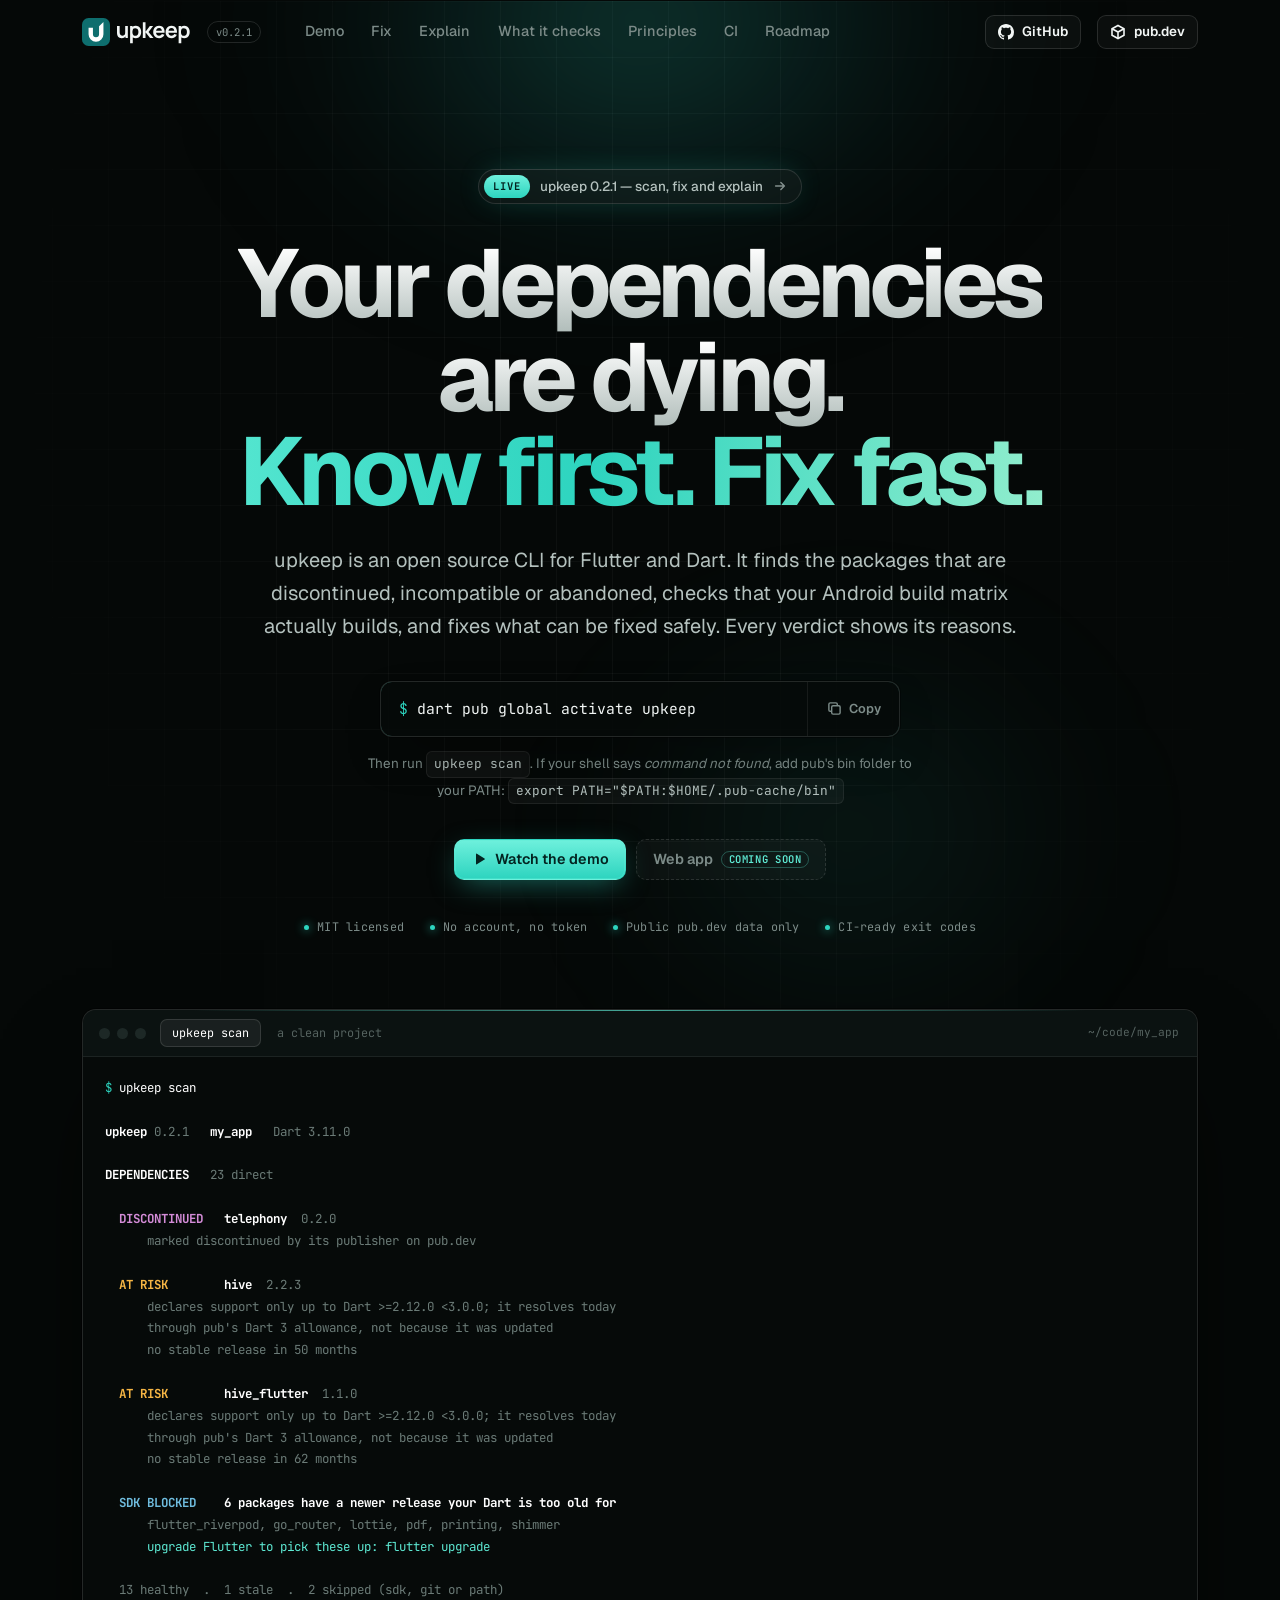
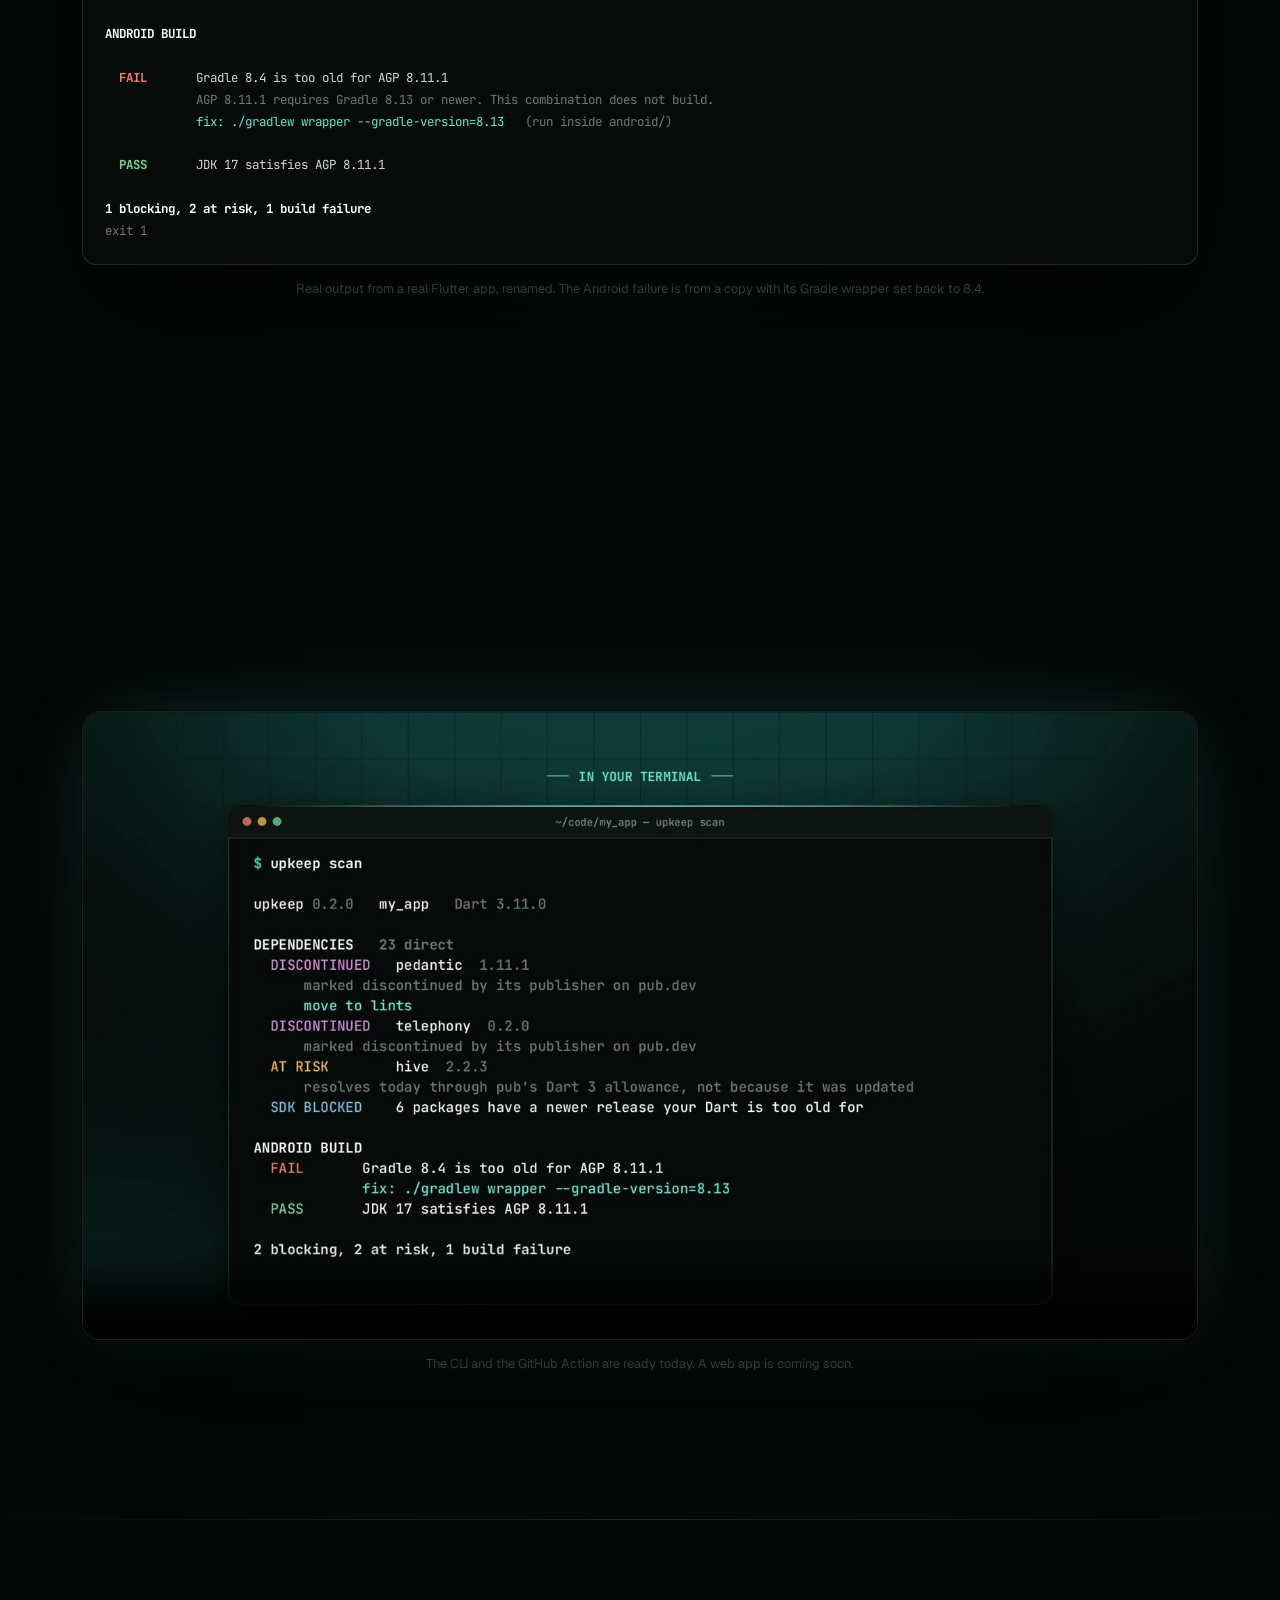
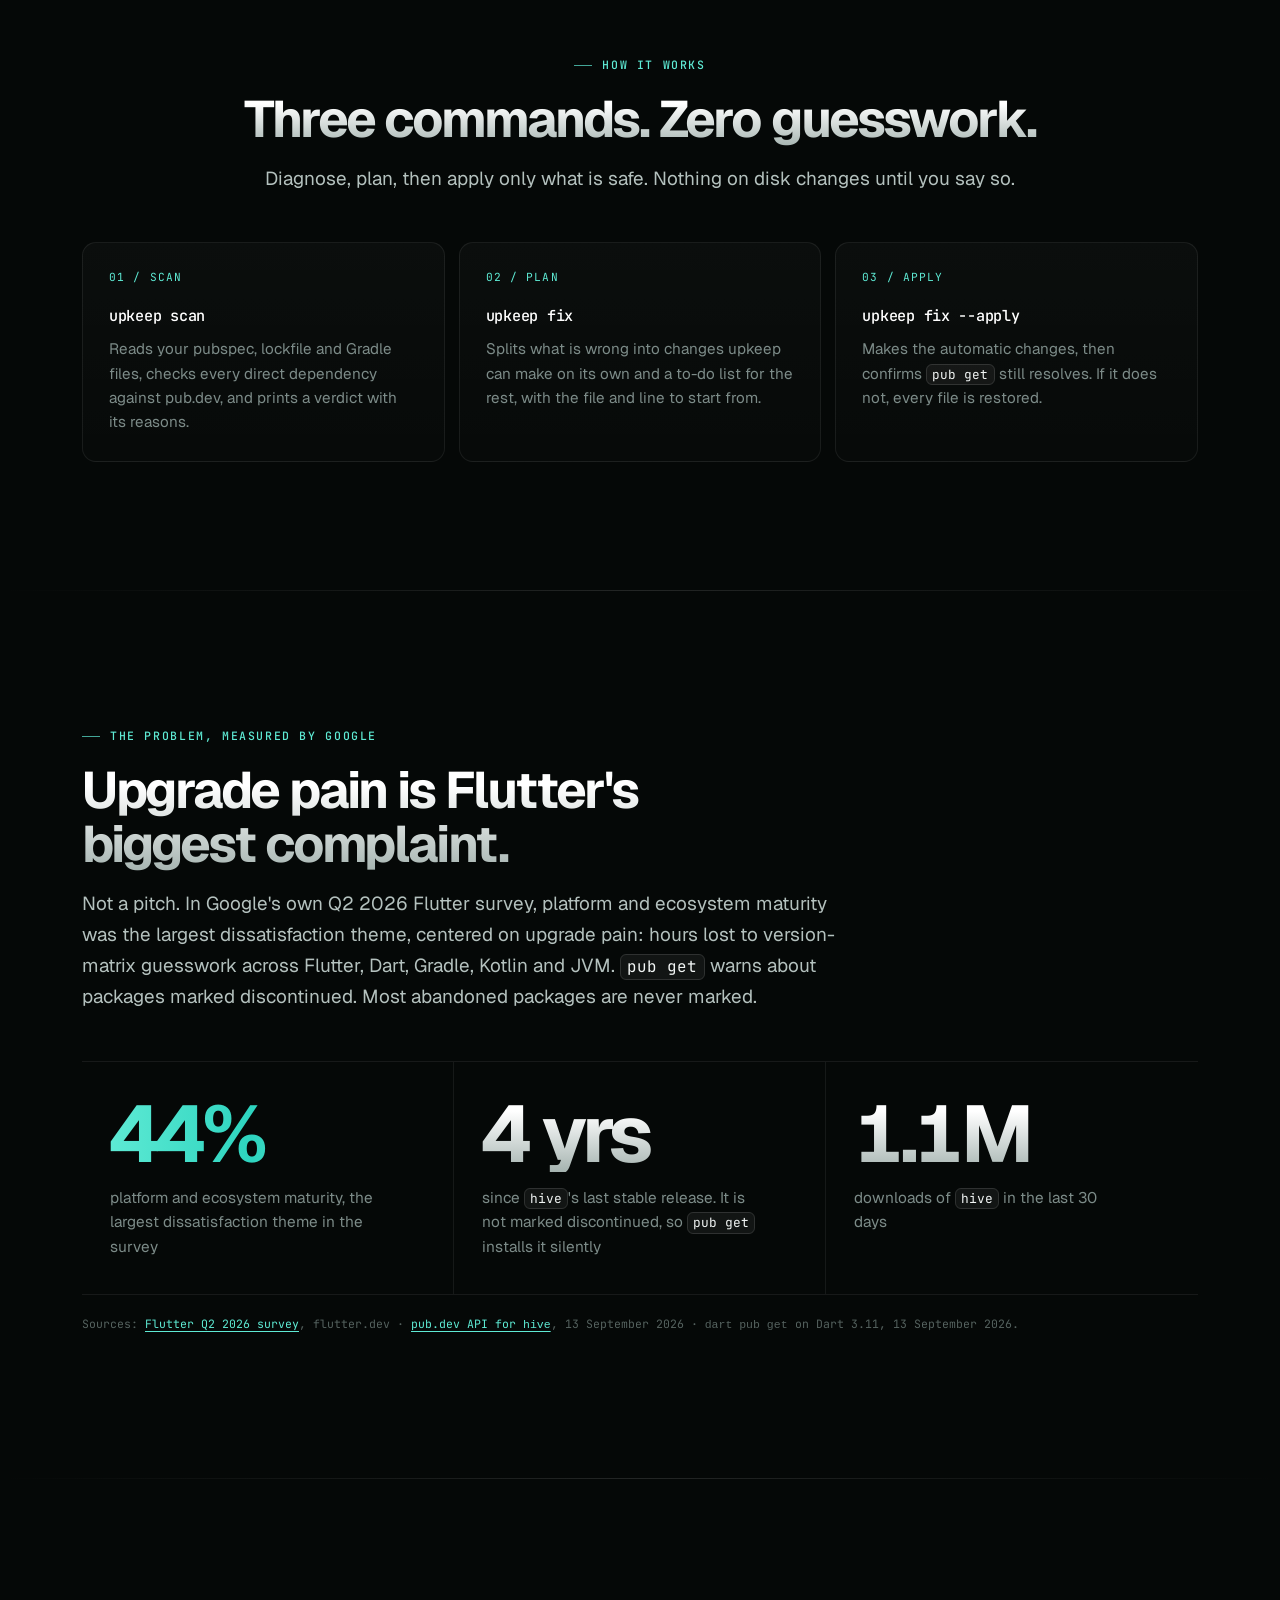
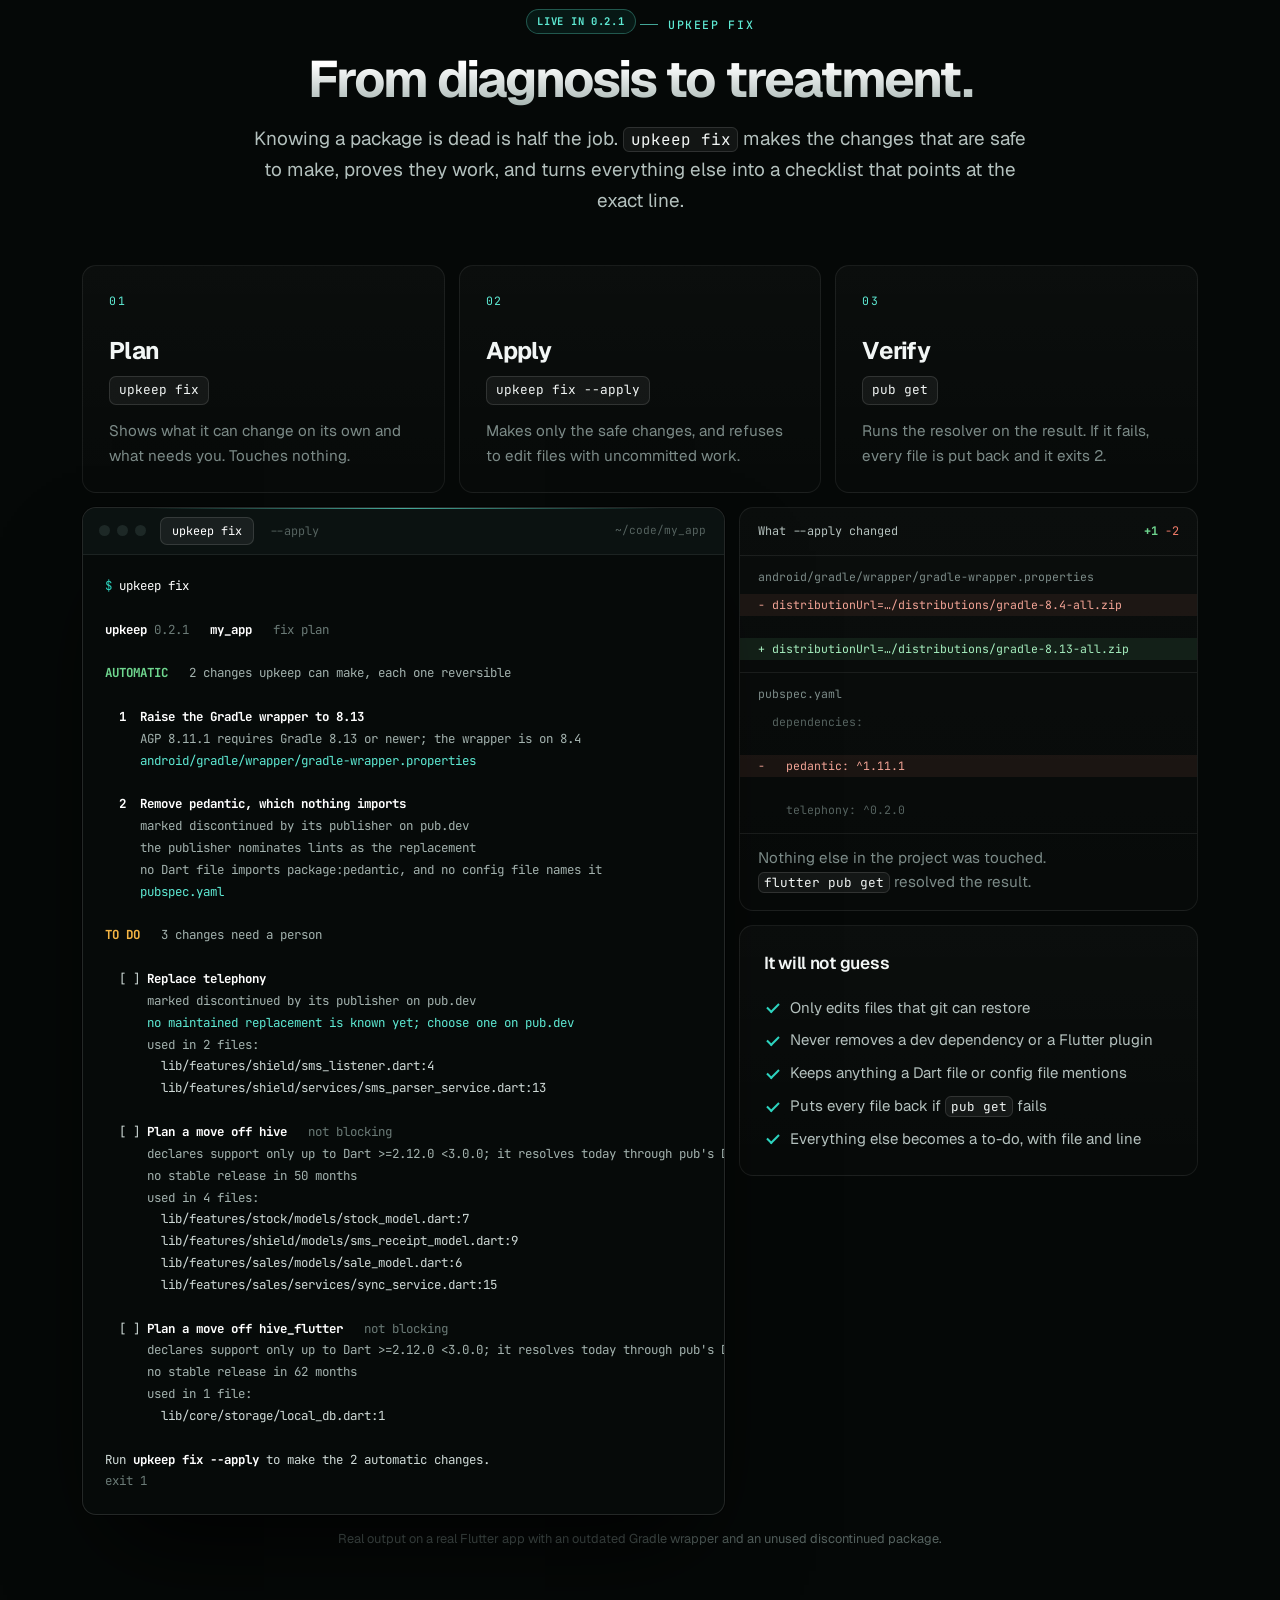
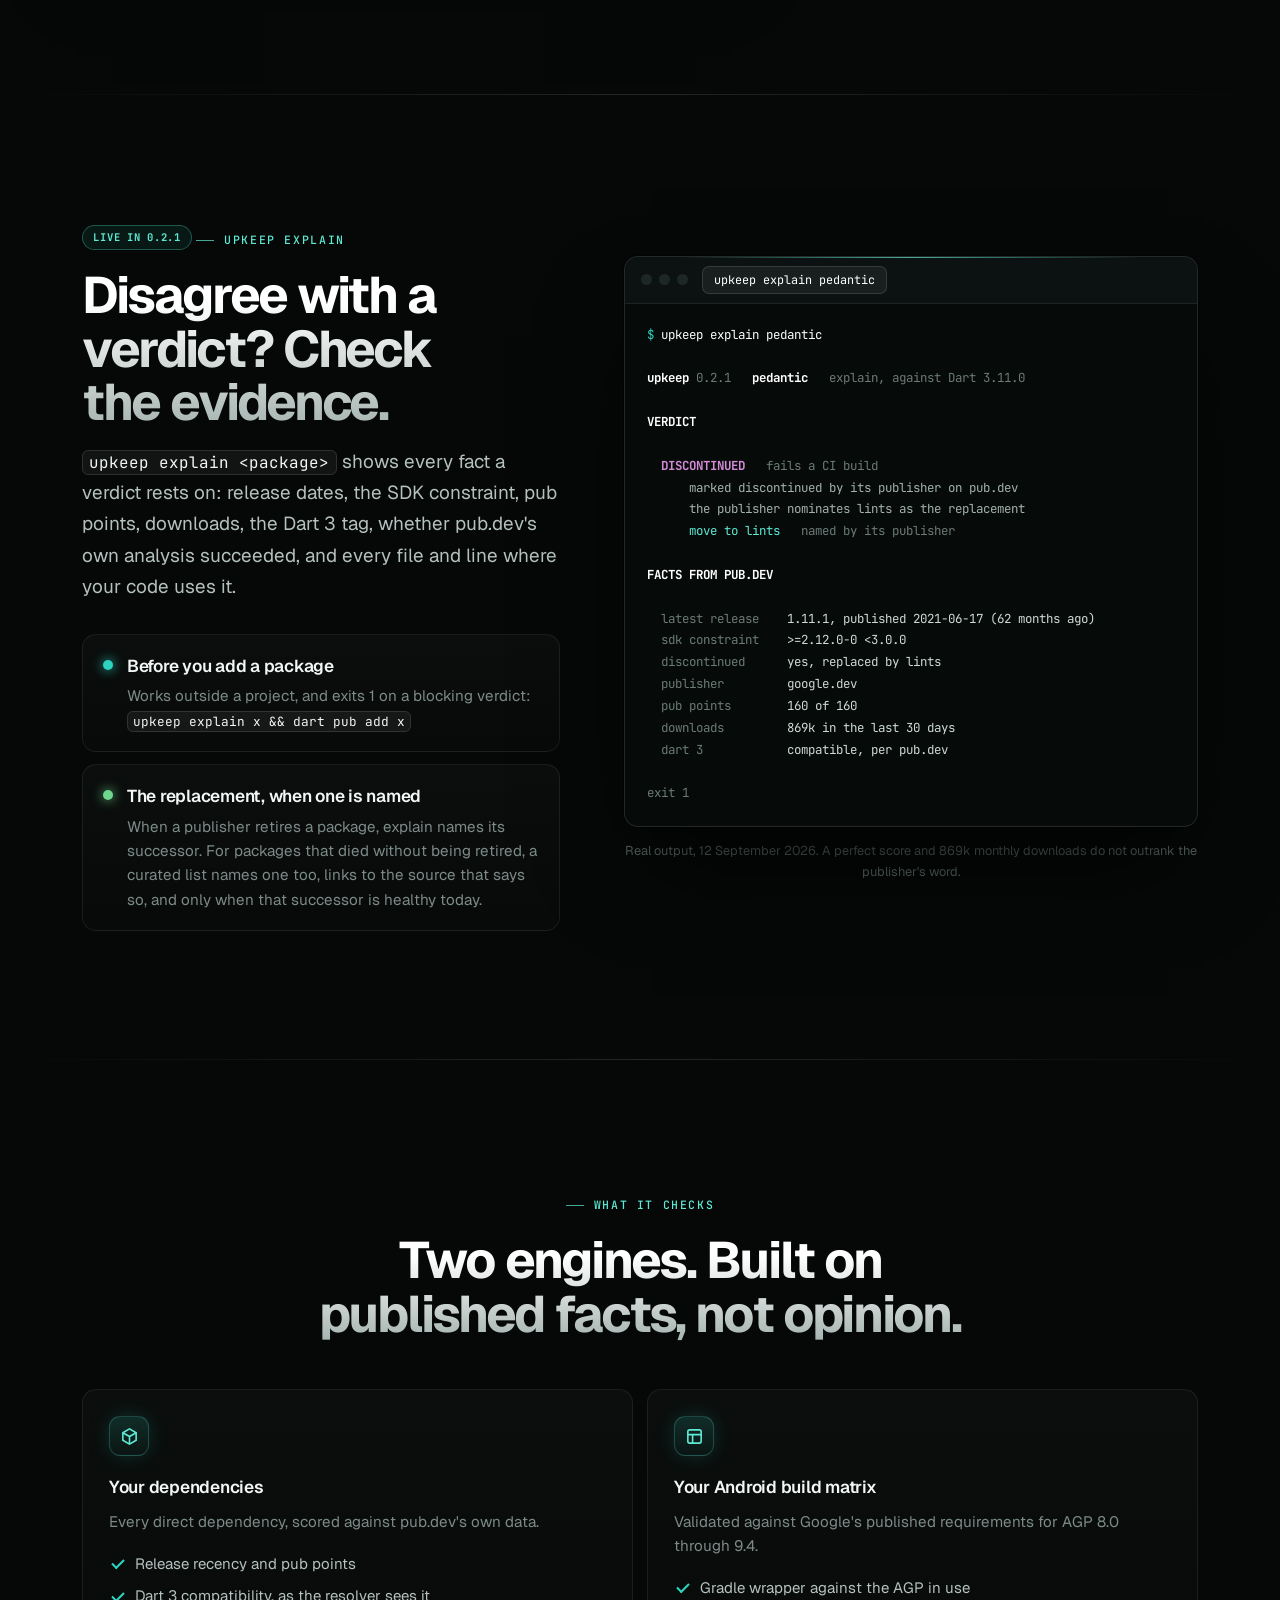
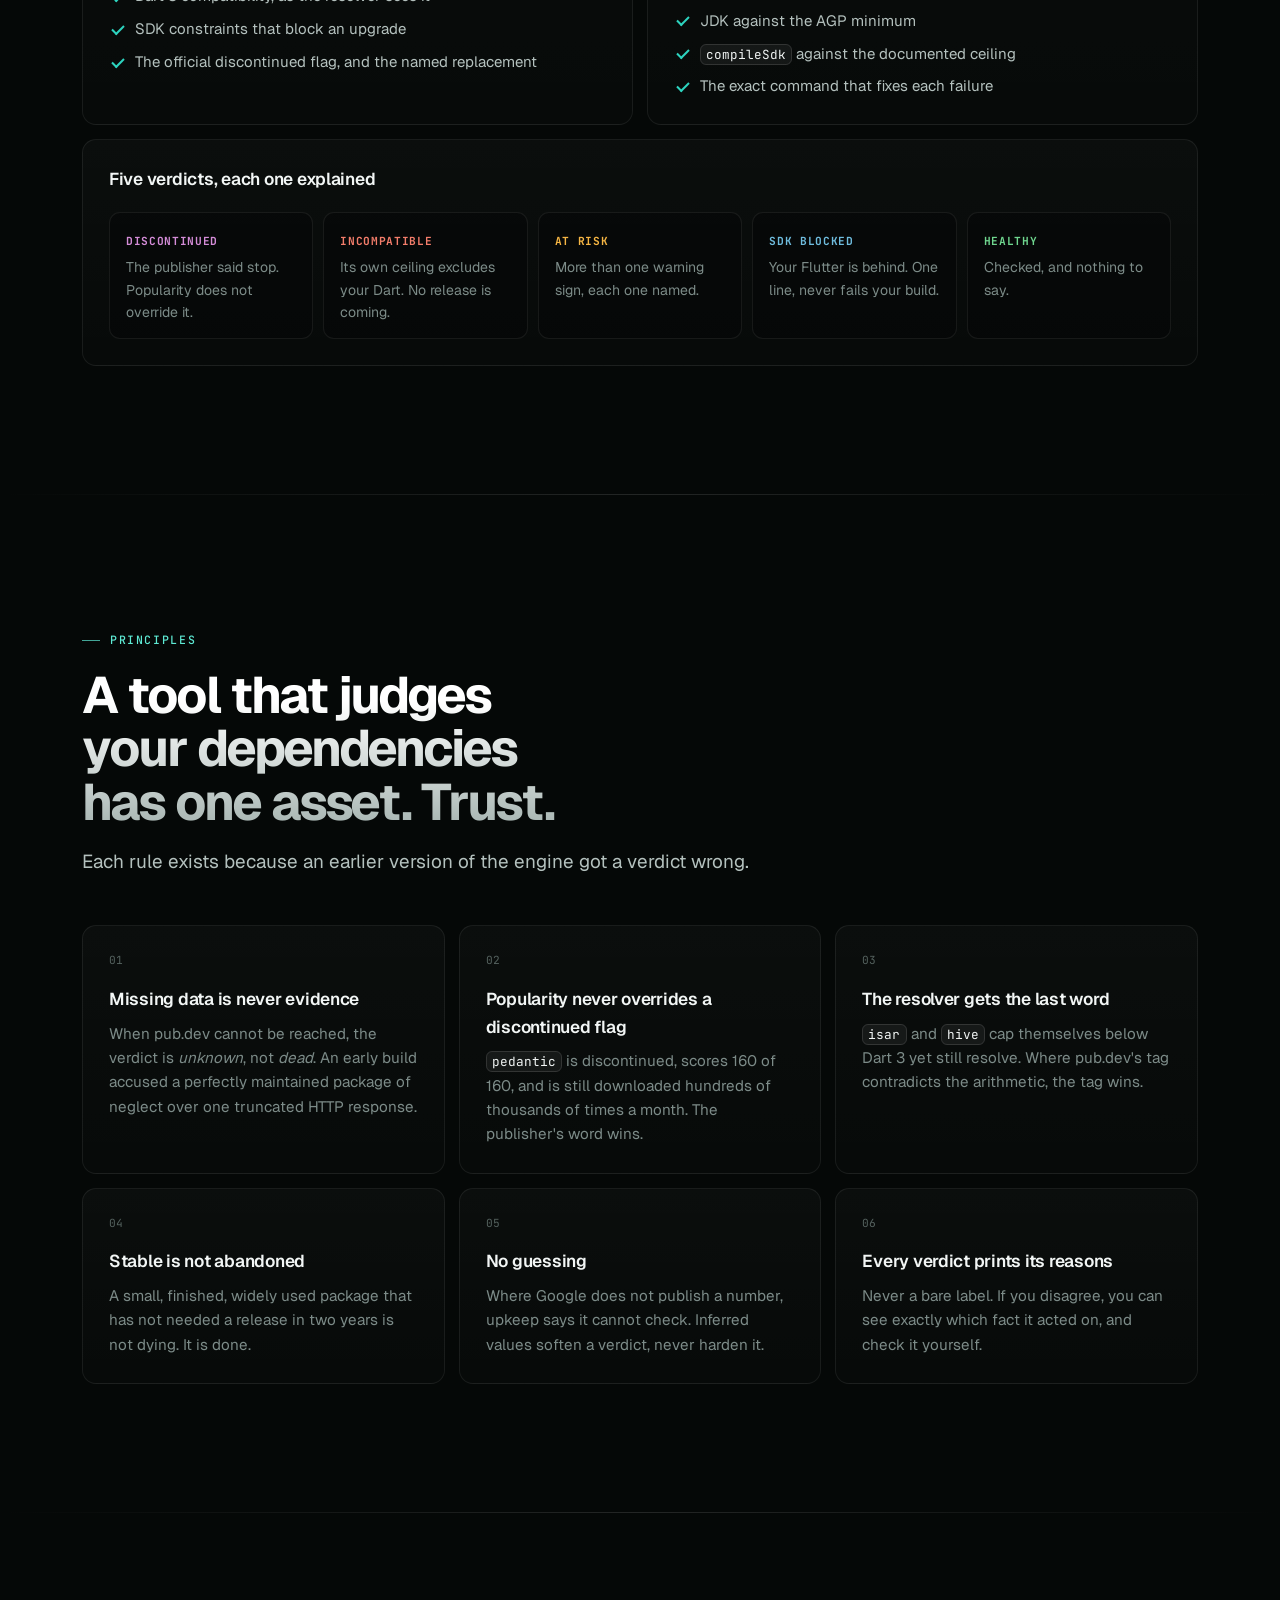
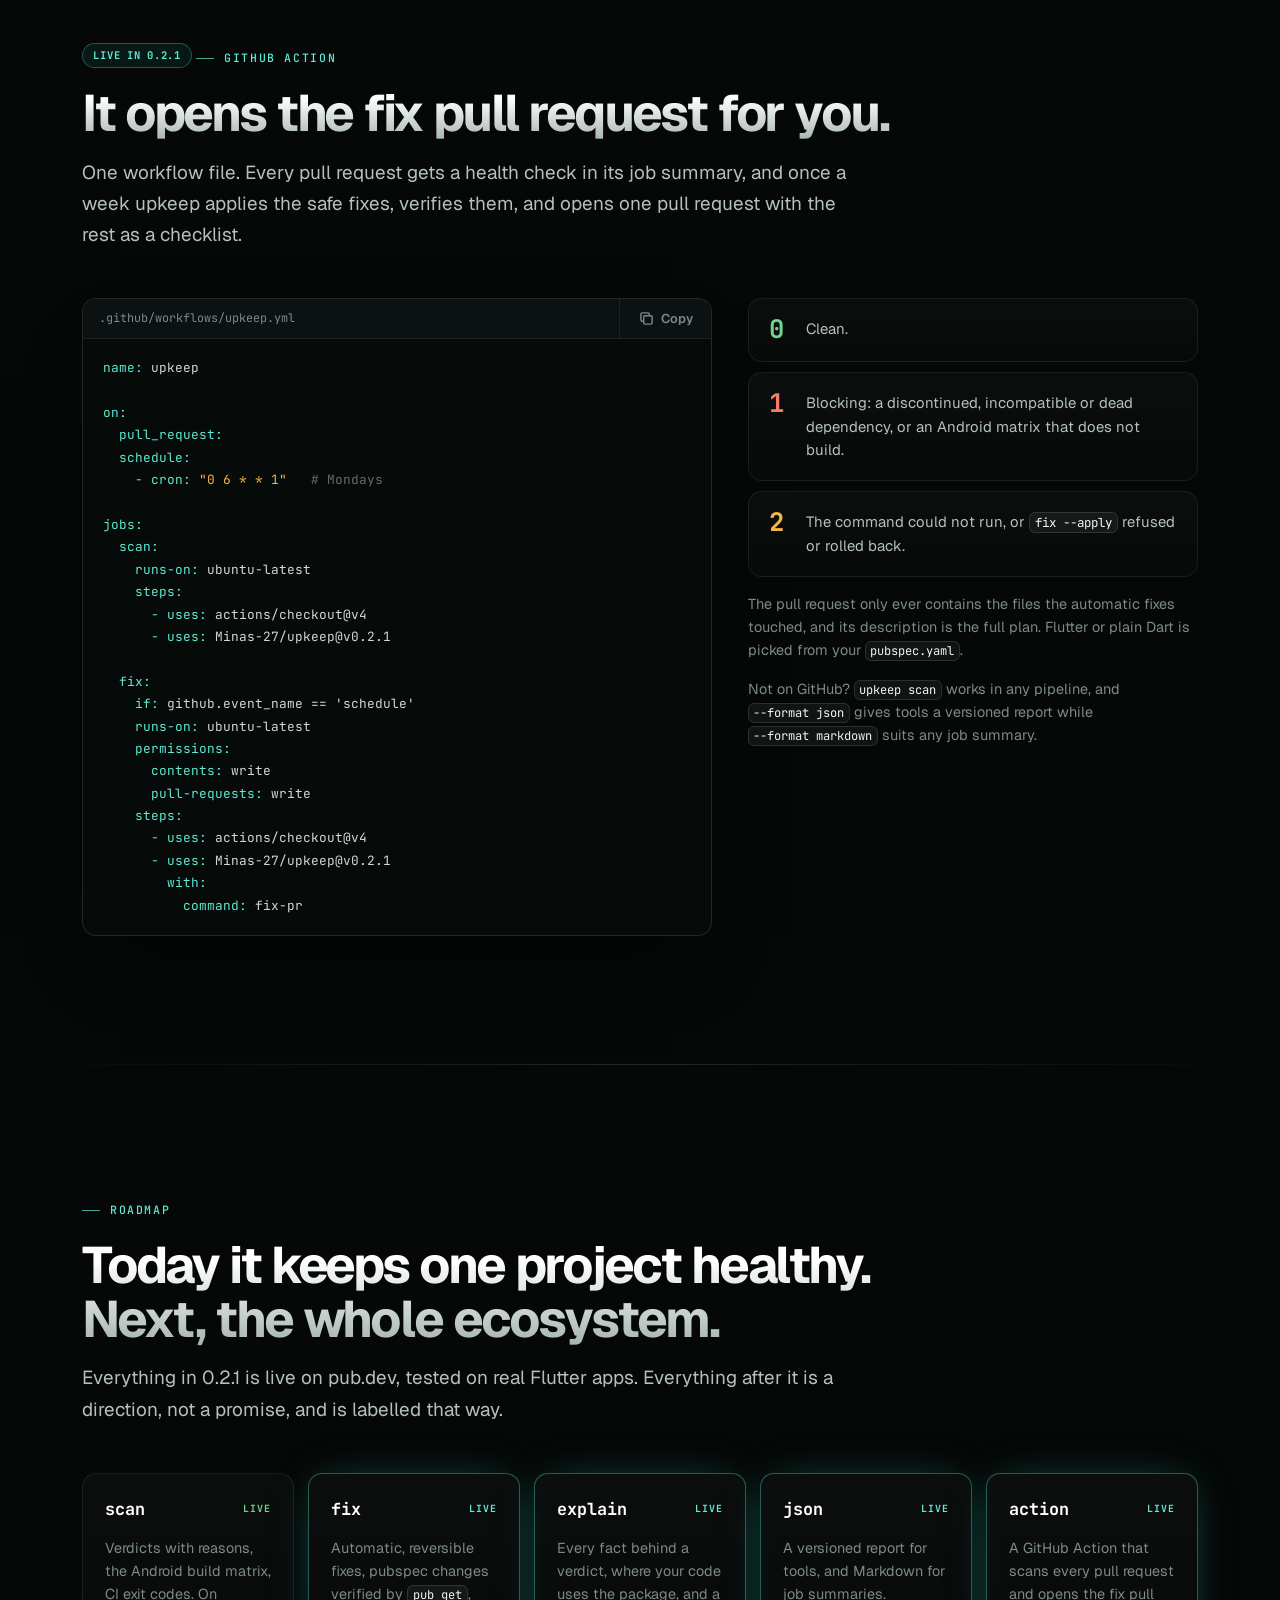
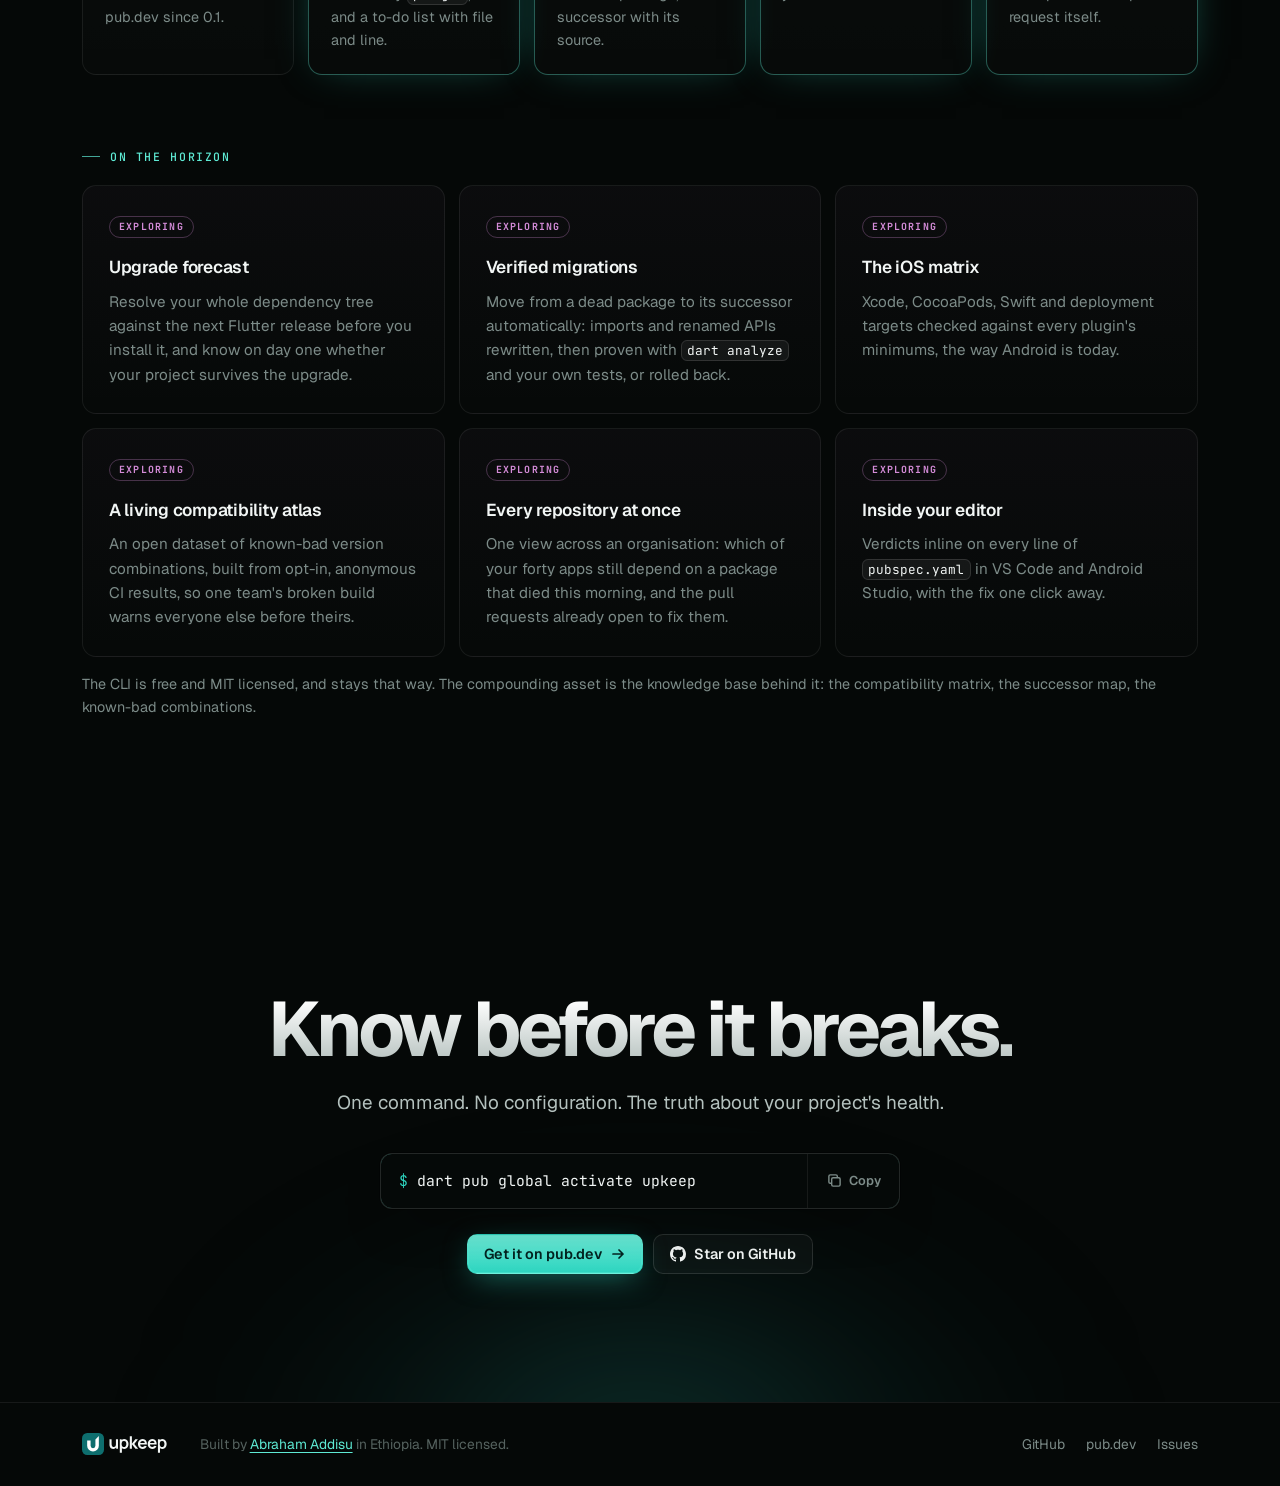
==== commit a767eb5d: "Security: pin the Action to a release tag in docs; verify the Dart SDK checksum README and site exam" ====
--- a/site/index.html
+++ b/site/index.html
@@ -872,7 +872,7 @@
     <span class="k">runs-on:</span> ubuntu-latest
     <span class="k">steps:</span>
       <span class="k">- uses:</span> actions/checkout@v4
-      <span class="k">- uses:</span> Minas-27/upkeep@main
+      <span class="k">- uses:</span> Minas-27/upkeep@v<span data-upkeep-version>0.2.1</span>
 
   <span class="k">fix:</span>
     <span class="k">if:</span> github.event_name == 'schedule'
@@ -882,7 +882,7 @@
       <span class="k">pull-requests:</span> write
     <span class="k">steps:</span>
       <span class="k">- uses:</span> actions/checkout@v4
-      <span class="k">- uses:</span> Minas-27/upkeep@main
+      <span class="k">- uses:</span> Minas-27/upkeep@v<span data-upkeep-version>0.2.1</span>
         <span class="k">with:</span>
           <span class="k">command:</span> fix-pr</pre>
       </div>
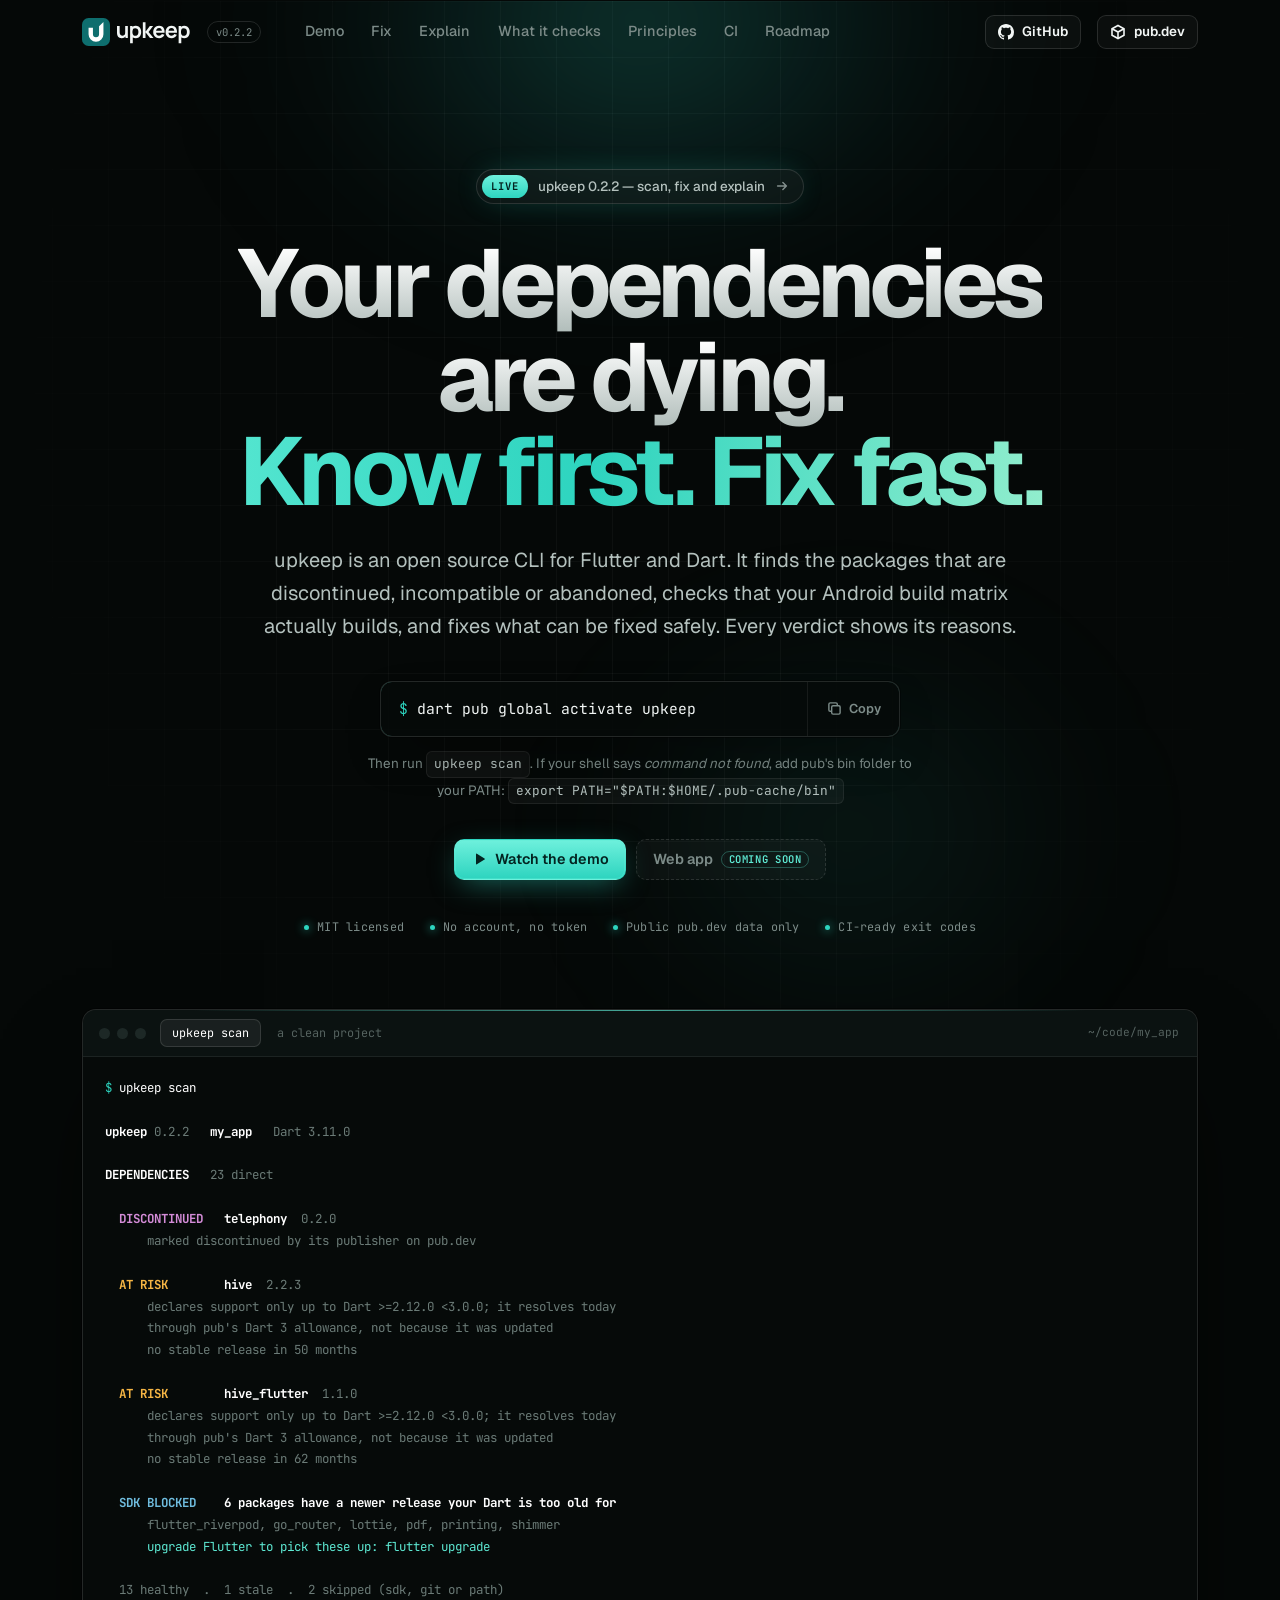
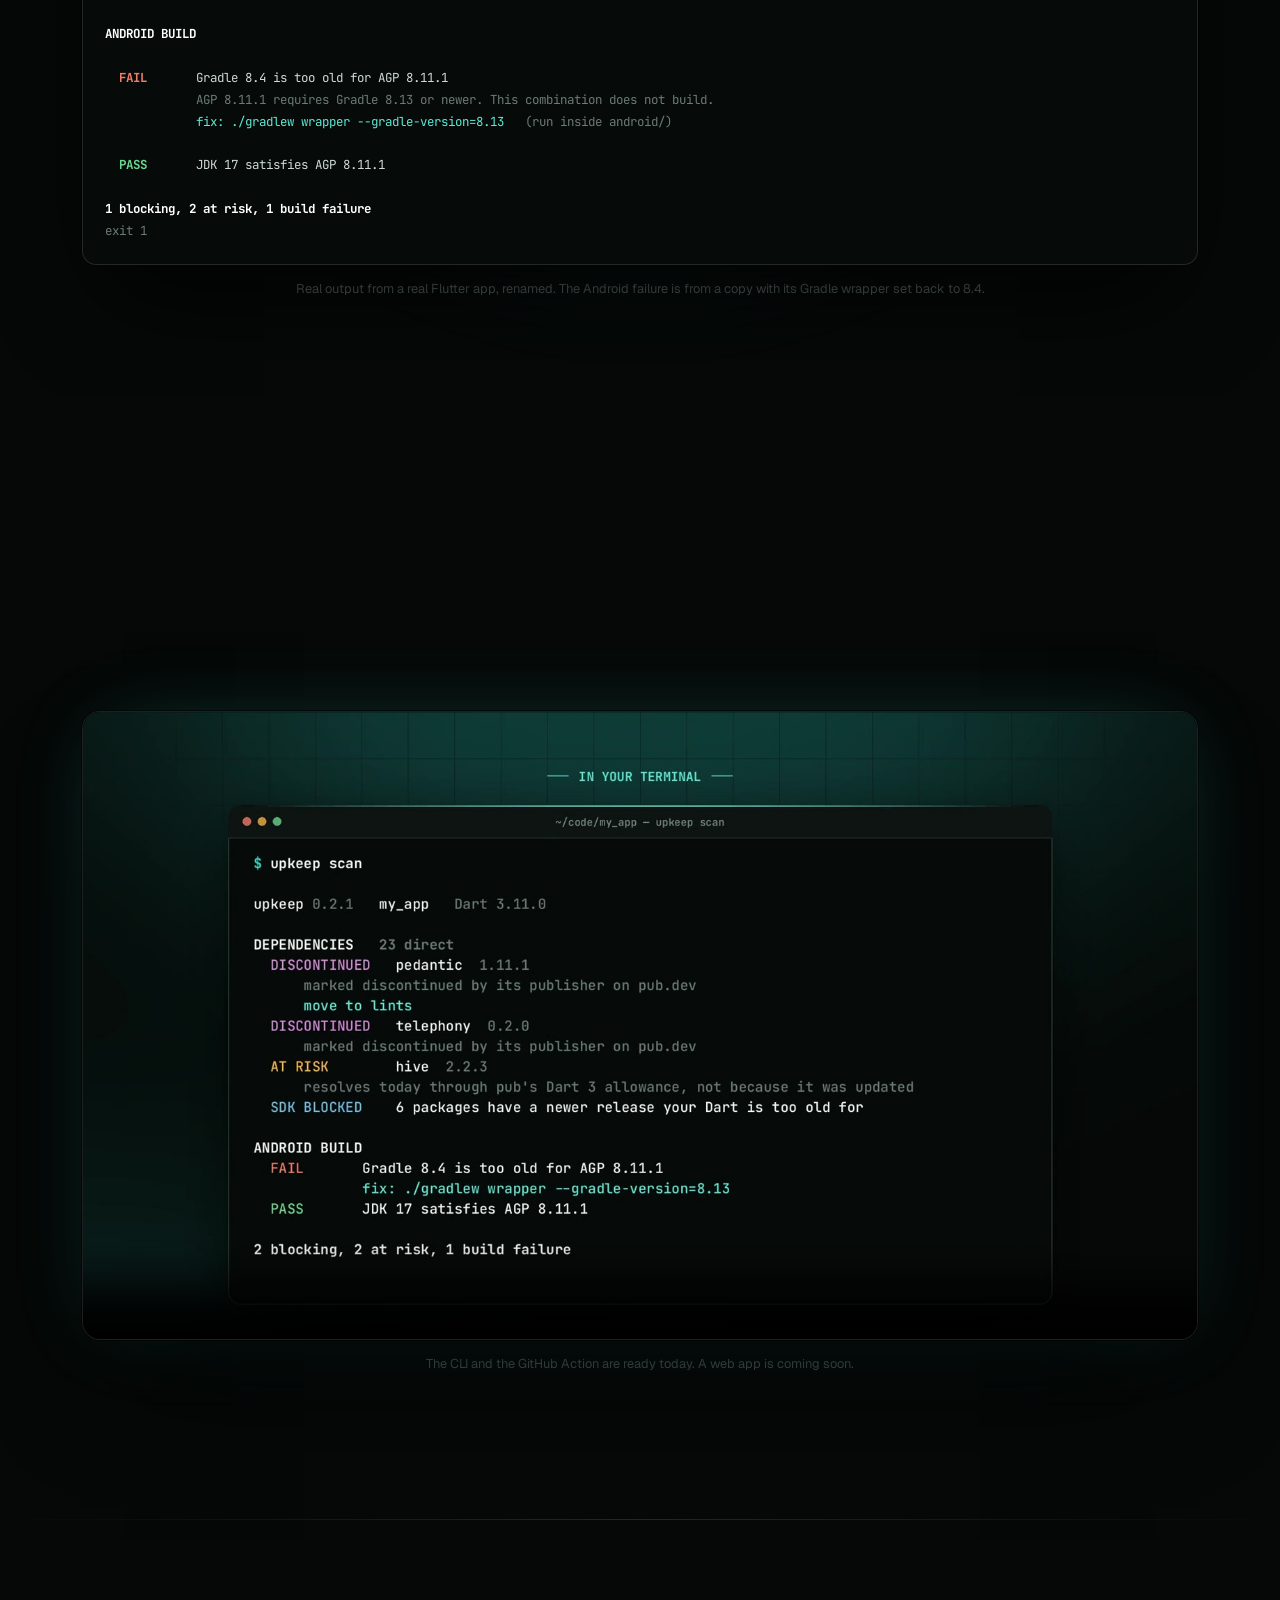
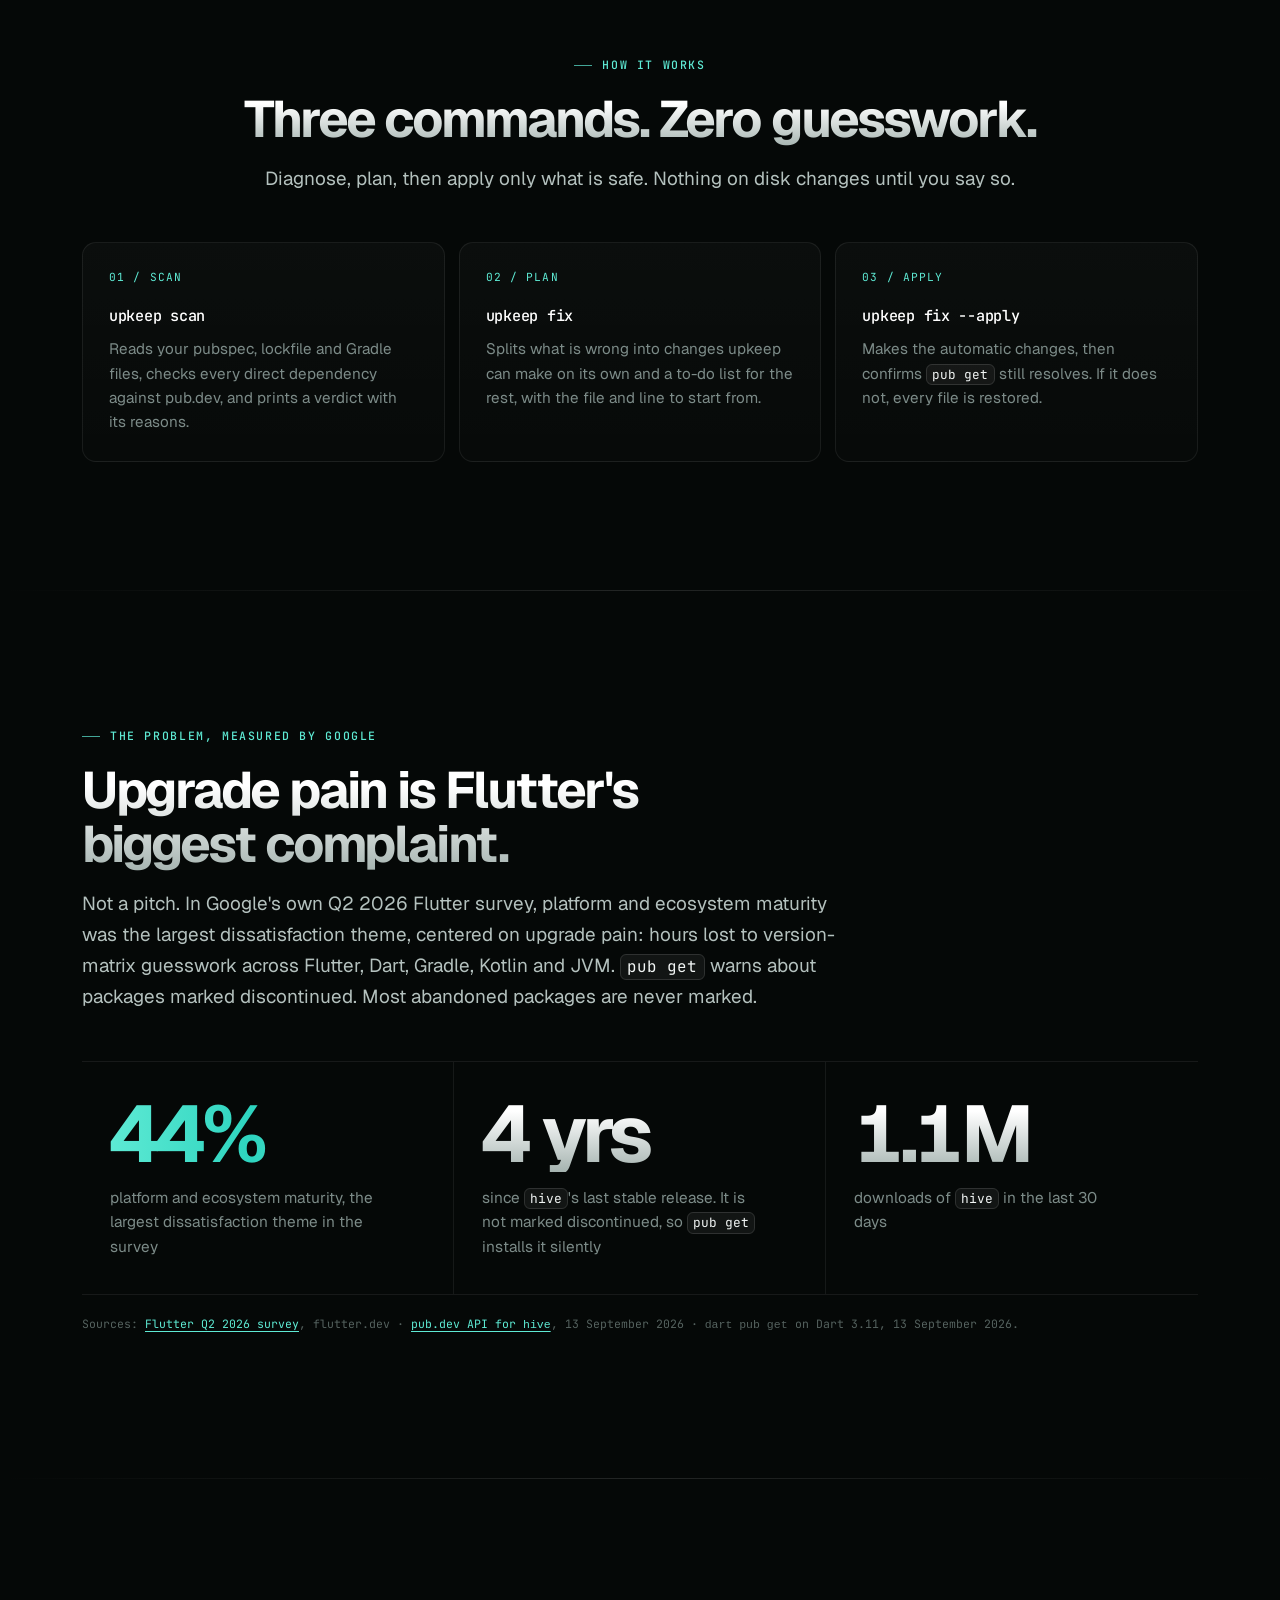
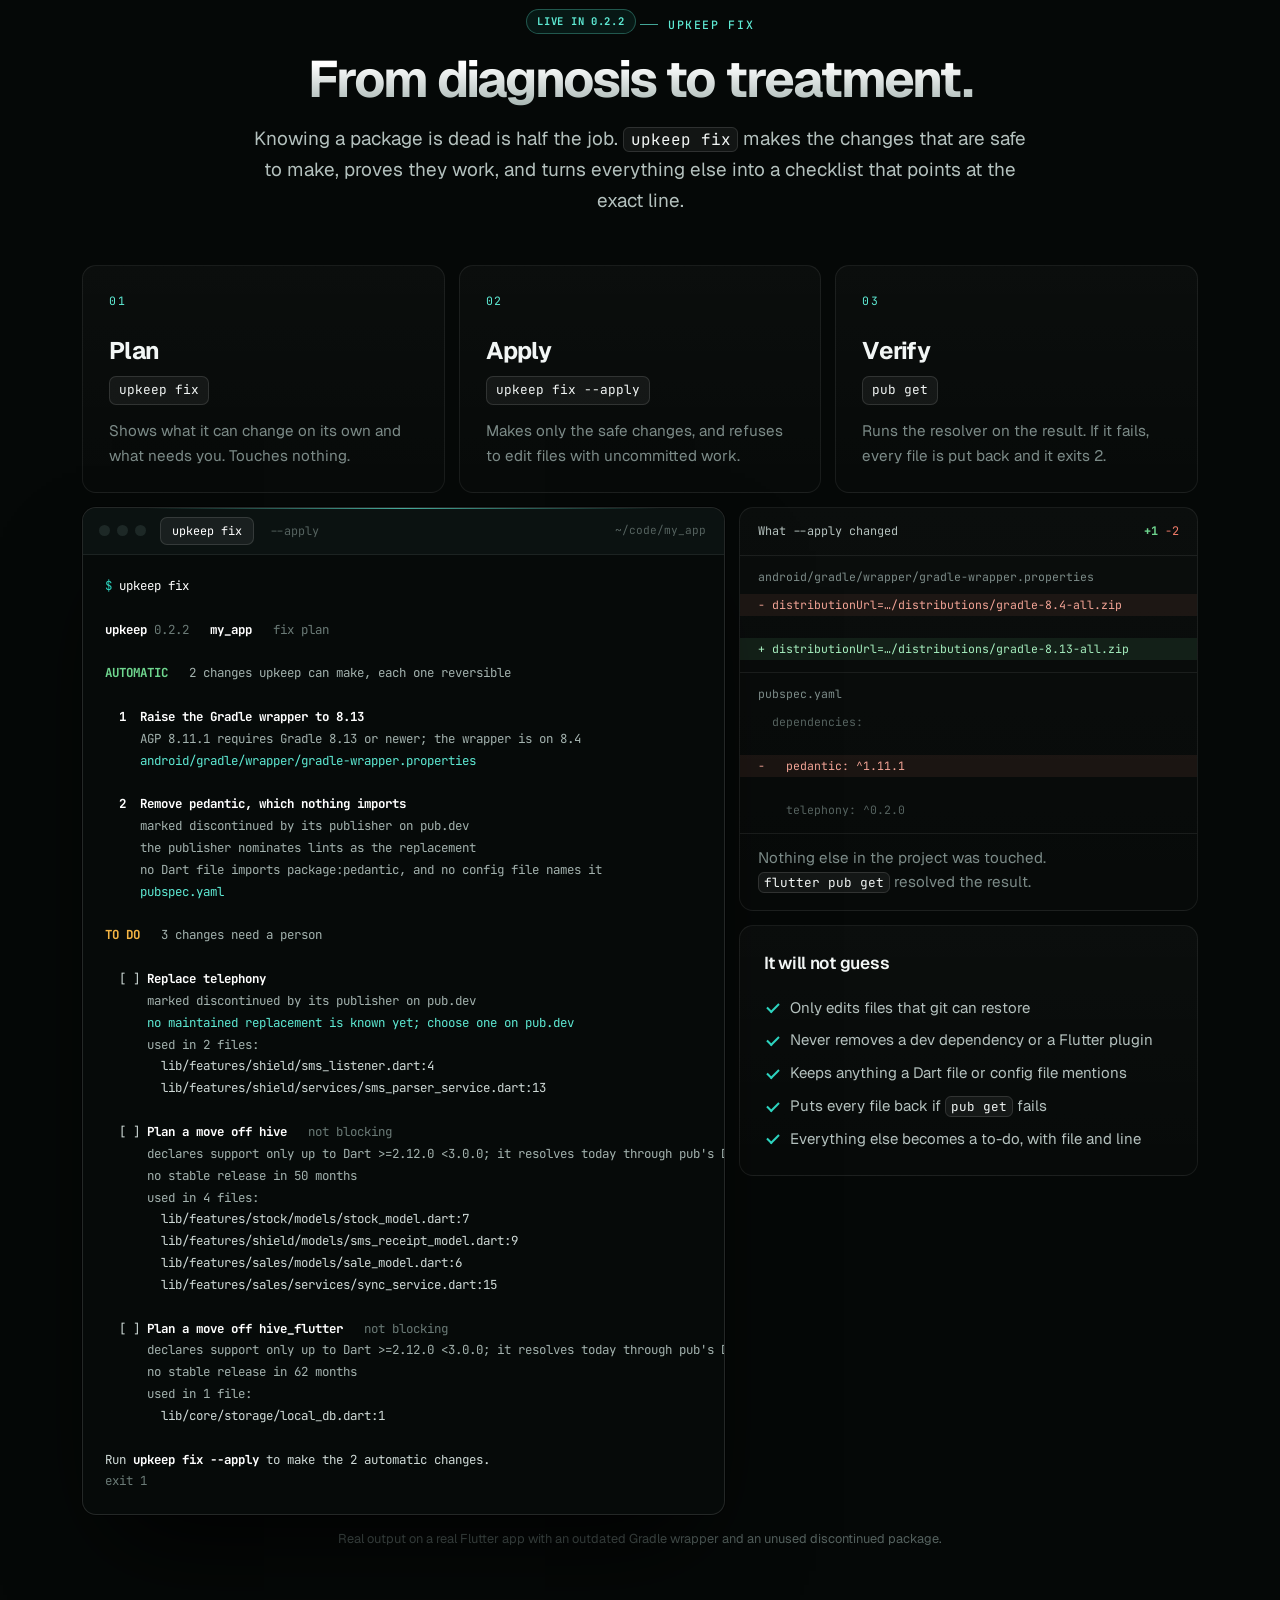
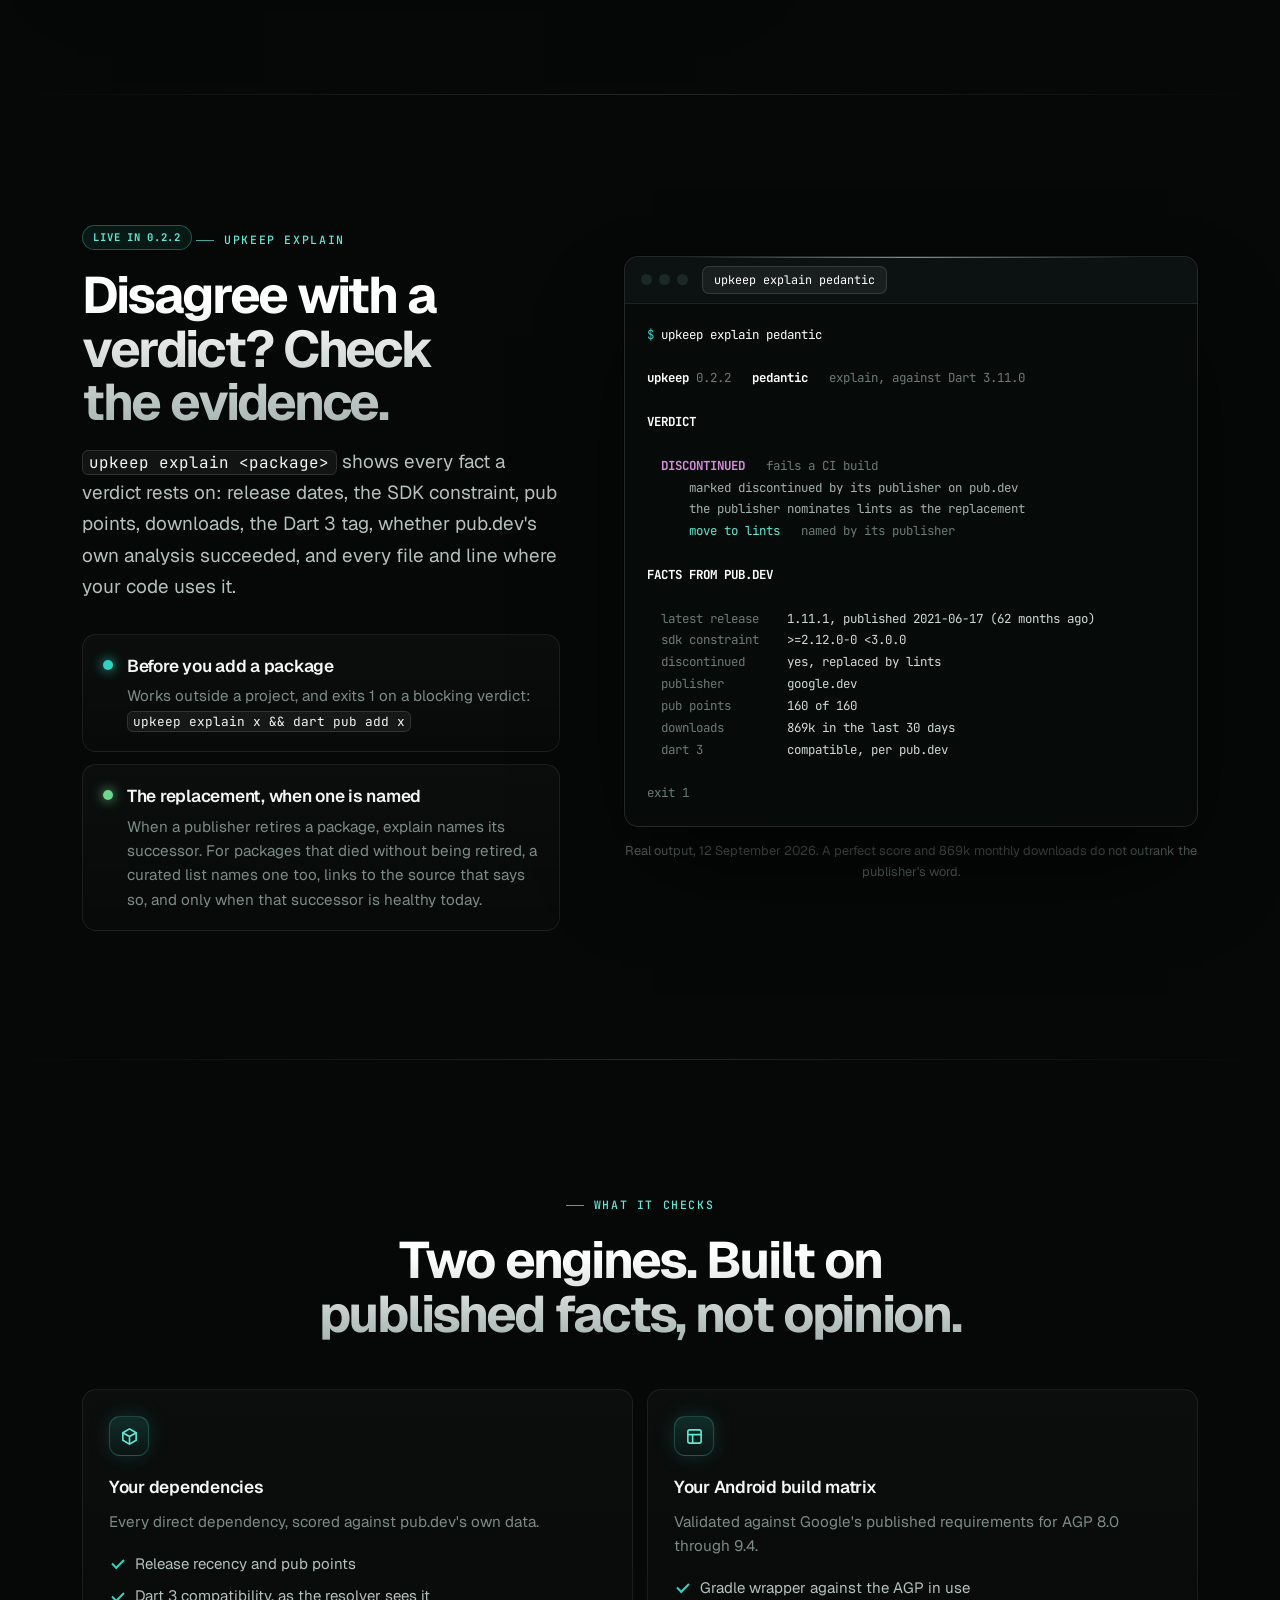
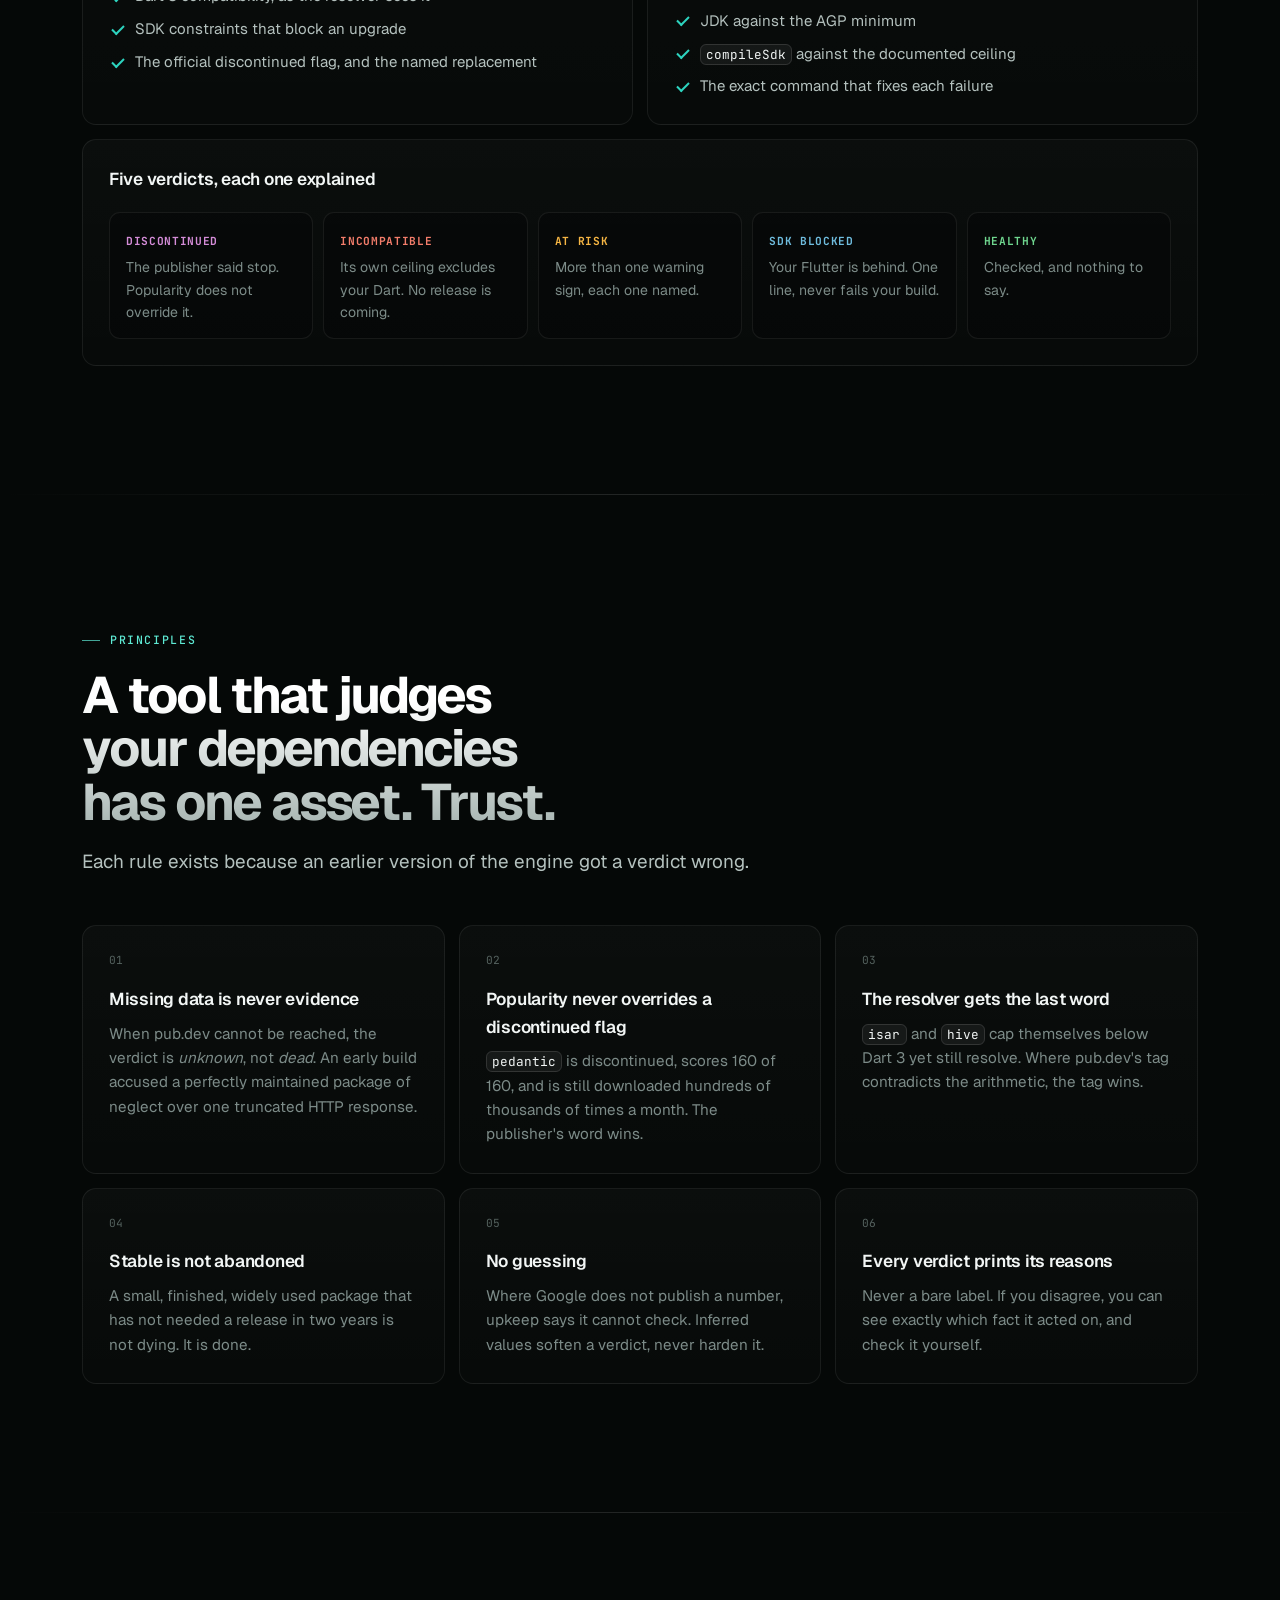
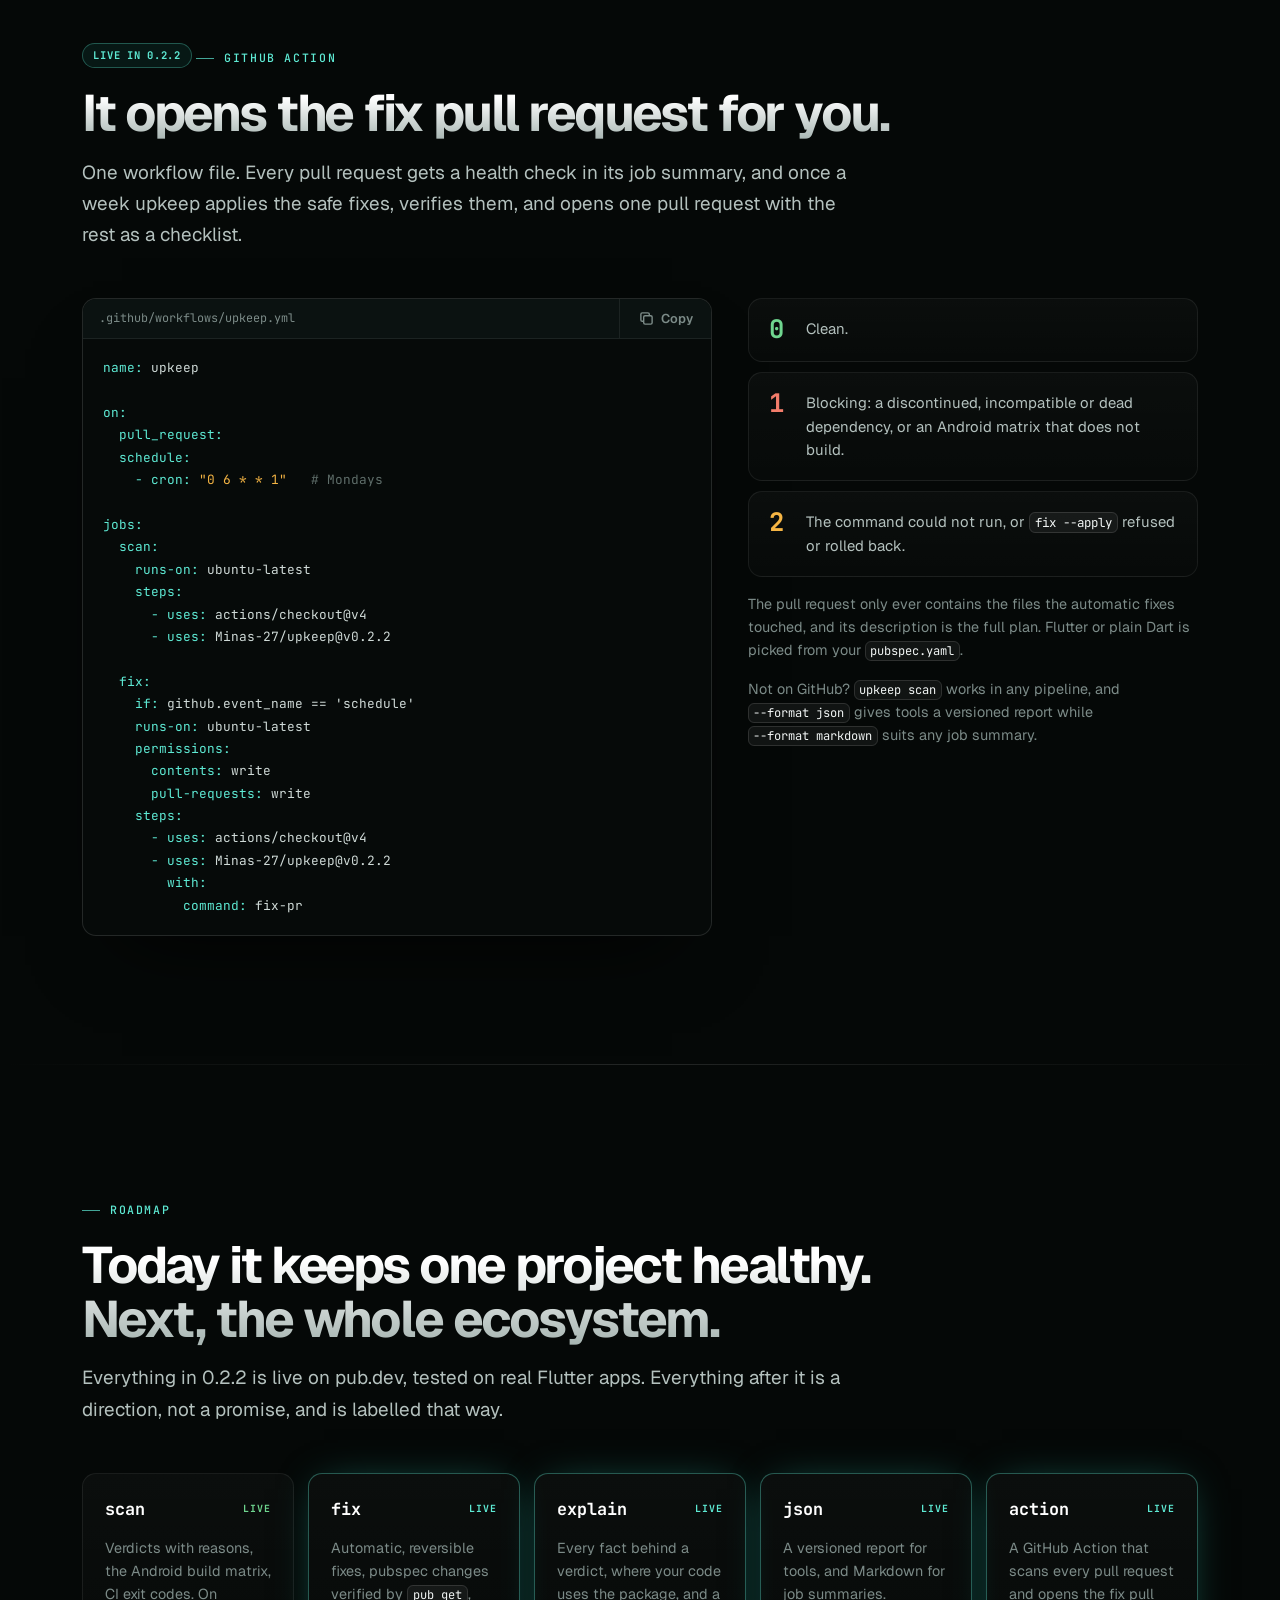
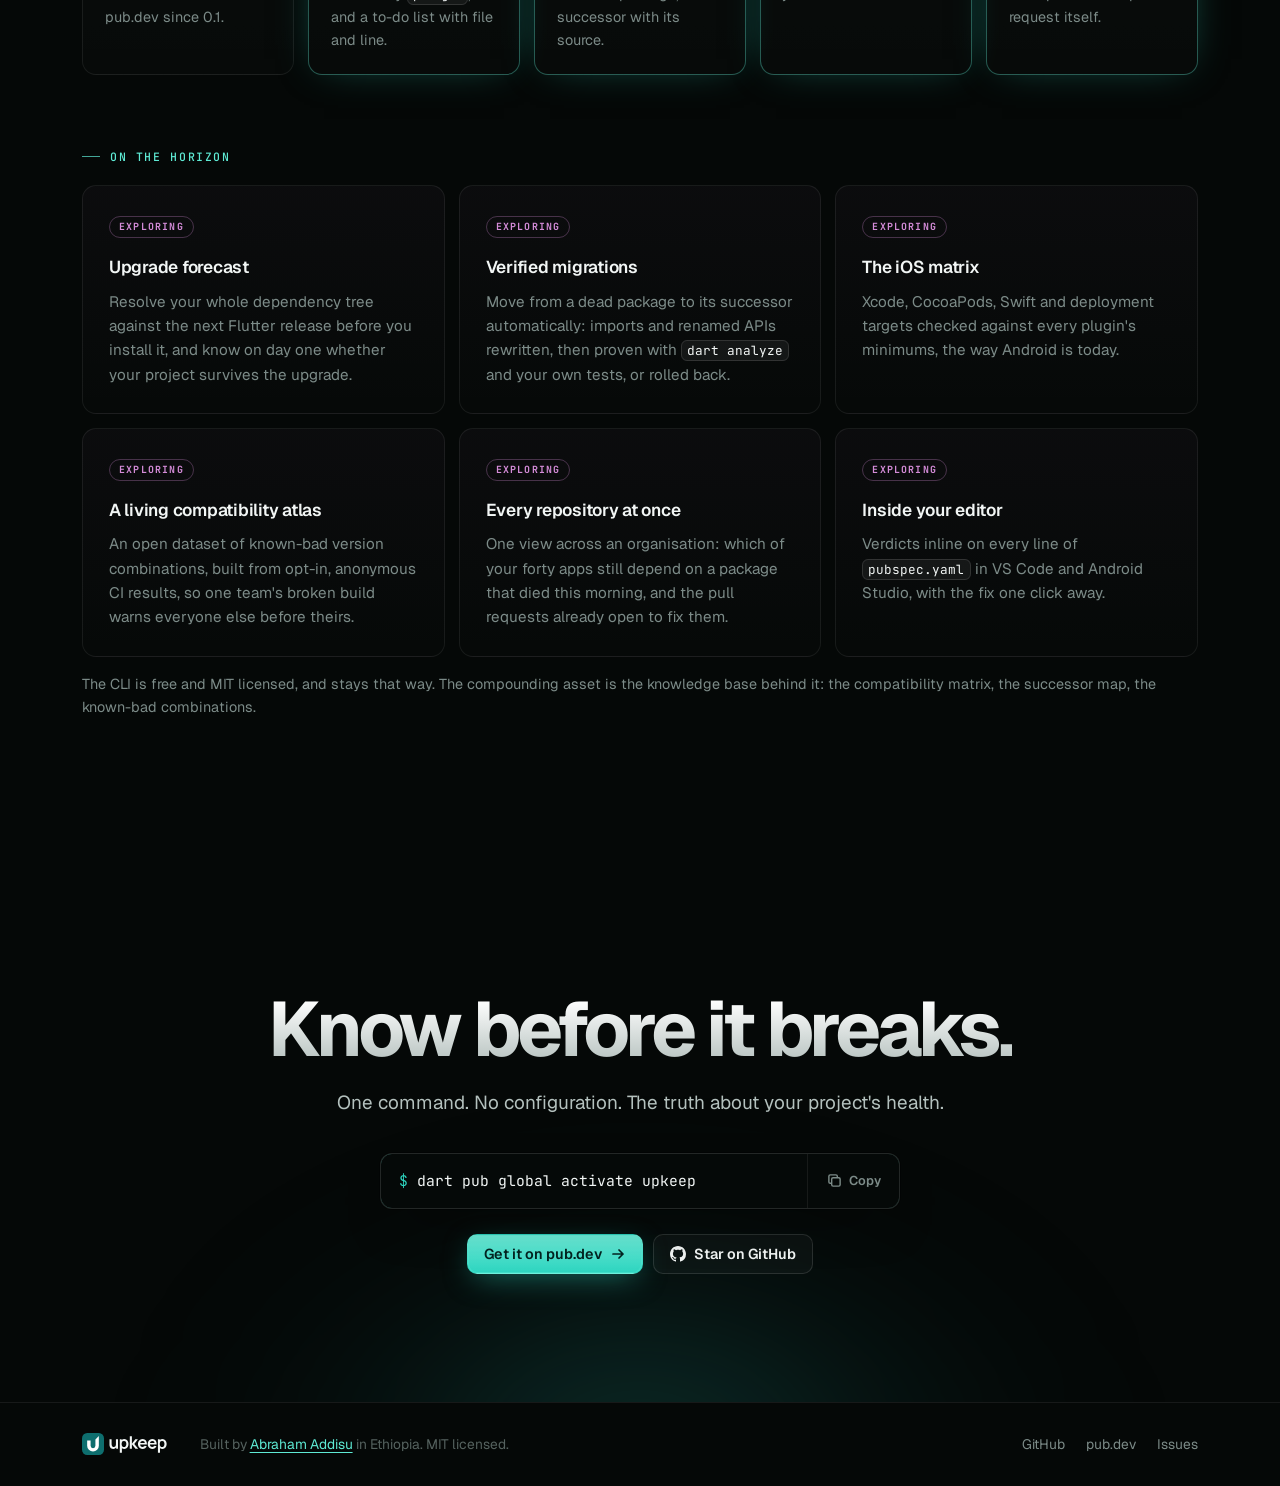
==== commit 38a06257: "0.2.2: stop calling collection AT RISK and compileSdk a build failure Found by scanning 20 open-sour" ====
--- a/site/index.html
+++ b/site/index.html
@@ -375,7 +375,7 @@
 <header class="nav" id="nav">
   <div class="wrap">
     <a class="brand" href="#top" aria-label="upkeep home"><svg viewBox="0 0 249 64" aria-hidden="true"><use href="#logo"/></svg></a>
-    <span class="ver">v<span data-upkeep-version>0.2.1</span></span>
+    <span class="ver">v<span data-upkeep-version>0.2.2</span></span>
     <nav class="links" aria-label="Sections">
       <a href="#demo">Demo</a>
       <a href="#fix">Fix</a>
@@ -397,7 +397,7 @@
   <div class="glow a" aria-hidden="true"></div>
   <div class="glow b" aria-hidden="true"></div>
   <div class="wrap inner">
-    <a class="pill" href="#fix"><b>LIVE</b><span>upkeep <span data-upkeep-version>0.2.1</span><span class="tail"> &mdash; scan, fix and explain</span></span><svg aria-hidden="true"><use href="#i-arrow"/></svg></a>
+    <a class="pill" href="#fix"><b>LIVE</b><span>upkeep <span data-upkeep-version>0.2.2</span><span class="tail"> &mdash; scan, fix and explain</span></span><svg aria-hidden="true"><use href="#i-arrow"/></svg></a>
     <h1><span class="grad">Your dependencies are dying.</span> <span class="grad-teal">Know first. Fix fast.</span></h1>
     <p class="lede">
       upkeep is an open source CLI for Flutter and Dart. It finds the packages that are discontinued, incompatible
@@ -436,7 +436,7 @@
         <div class="term-body">
 <pre id="out-problem" role="tabpanel" aria-labelledby="tab-problem" tabindex="0"><span class="pr">$</span> <span class="cmd">upkeep scan</span>
 
-<span class="b">upkeep</span> <span class="d" data-upkeep-version>0.2.1</span>   <span class="b">my_app</span>   <span class="d">Dart 3.11.0</span>
+<span class="b">upkeep</span> <span class="d" data-upkeep-version>0.2.2</span>   <span class="b">my_app</span>   <span class="d">Dart 3.11.0</span>
 
 <span class="b">DEPENDENCIES</span><span class="d">   23 direct</span>
 
@@ -472,7 +472,7 @@
 
 <pre id="out-clean" role="tabpanel" aria-labelledby="tab-clean" tabindex="0" hidden><span class="pr">$</span> <span class="cmd">upkeep scan</span>
 
-<span class="b">upkeep</span> <span class="d" data-upkeep-version>0.2.1</span>   <span class="b">my_app</span>   <span class="d">Dart 3.11.0</span>
+<span class="b">upkeep</span> <span class="d" data-upkeep-version>0.2.2</span>   <span class="b">my_app</span>   <span class="d">Dart 3.11.0</span>
 
 <span class="b">DEPENDENCIES</span><span class="d">   14 direct</span>
 
@@ -505,11 +505,11 @@
     <div class="center reveal">
       <p class="eyebrow">Demo</p>
       <h2 class="h2 grad" id="demo-h">See it find what is dying, and fix it.</h2>
-      <p class="lede">33 seconds. Real output, real projects.</p>
+      <p class="lede">39 seconds. Real output, real projects.</p>
     </div>
     <div class="player reveal">
       <video controls playsinline preload="none" poster="media/upkeep-demo-poster.jpg" width="1920" height="1080"
-        aria-label="upkeep demo: scanning and fixing a Flutter project in the terminal">
+        aria-label="upkeep demo: Google's Flutter survey on upgrade pain, then scanning and fixing a Flutter project in the terminal and in a pull request">
         <source src="media/upkeep-demo.mp4" type="video/mp4">
       </video>
     </div>
@@ -573,7 +573,7 @@
 <section class="sec fixsec" id="fix" aria-labelledby="fix-h">
   <div class="wrap">
     <div class="center reveal">
-      <span class="badge">LIVE IN <span data-upkeep-version>0.2.1</span></span>
+      <span class="badge">LIVE IN <span data-upkeep-version>0.2.2</span></span>
       <p class="eyebrow">upkeep fix</p>
       <h2 class="h2 grad" id="fix-h">From diagnosis to treatment.</h2>
       <p class="lede">Knowing a package is dead is half the job. <code class="i">upkeep fix</code> makes the changes that
@@ -603,7 +603,7 @@
           <div class="term-body">
 <pre id="out-plan" role="tabpanel" aria-labelledby="tab-plan" tabindex="0"><span class="pr">$</span> <span class="cmd">upkeep fix</span>
 
-<span class="b">upkeep</span> <span class="d" data-upkeep-version>0.2.1</span>   <span class="b">my_app</span>   <span class="d">fix plan</span>
+<span class="b">upkeep</span> <span class="d" data-upkeep-version>0.2.2</span>   <span class="b">my_app</span>   <span class="d">fix plan</span>
 
 <span class="vH">AUTOMATIC</span>   <span class="s">2 changes upkeep can make, each one reversible</span>
 
@@ -646,7 +646,7 @@
 
 <pre id="out-apply" role="tabpanel" aria-labelledby="tab-apply" tabindex="0" hidden><span class="pr">$</span> <span class="cmd">upkeep fix --apply</span>
 
-<span class="b">upkeep</span> <span class="d" data-upkeep-version>0.2.1</span>   <span class="b">my_app</span>   <span class="d">applying 2 changes</span>
+<span class="b">upkeep</span> <span class="d" data-upkeep-version>0.2.2</span>   <span class="b">my_app</span>   <span class="d">applying 2 changes</span>
 
   <span class="vH">done</span>      Raise the Gradle wrapper to 8.13
   <span class="vH">done</span>      Remove pedantic, which nothing imports
@@ -718,7 +718,7 @@
   <div class="wrap">
     <div class="split">
       <div class="reveal">
-        <span class="badge">LIVE IN <span data-upkeep-version>0.2.1</span></span>
+        <span class="badge">LIVE IN <span data-upkeep-version>0.2.2</span></span>
         <p class="eyebrow">upkeep explain</p>
         <h2 class="h2 grad" id="explain-h">Disagree with a verdict? Check the evidence.</h2>
         <p class="lede">
@@ -744,7 +744,7 @@
           <div class="term-body">
 <pre id="out-explain" role="tabpanel" aria-labelledby="tab-explain" tabindex="0"><span class="pr">$</span> <span class="cmd">upkeep explain pedantic</span>
 
-<span class="b">upkeep</span> <span class="d" data-upkeep-version>0.2.1</span>   <span class="b">pedantic</span>   <span class="d">explain, against Dart 3.11.0</span>
+<span class="b">upkeep</span> <span class="d" data-upkeep-version>0.2.2</span>   <span class="b">pedantic</span>   <span class="d">explain, against Dart 3.11.0</span>
 
 <span class="b">VERDICT</span>
 
@@ -848,7 +848,7 @@
 <section class="sec" id="ci" aria-labelledby="ci-h">
   <div class="wrap">
     <div class="reveal">
-      <span class="badge">LIVE IN <span data-upkeep-version>0.2.1</span></span>
+      <span class="badge">LIVE IN <span data-upkeep-version>0.2.2</span></span>
       <p class="eyebrow">GitHub Action</p>
       <h2 class="h2 grad" id="ci-h">It opens the fix pull request for you.</h2>
       <p class="lede">One workflow file. Every pull request gets a health check in its job summary, and once a week upkeep
@@ -872,7 +872,7 @@
     <span class="k">runs-on:</span> ubuntu-latest
     <span class="k">steps:</span>
       <span class="k">- uses:</span> actions/checkout@v4
-      <span class="k">- uses:</span> Minas-27/upkeep@v<span data-upkeep-version>0.2.1</span>
+      <span class="k">- uses:</span> Minas-27/upkeep@v<span data-upkeep-version>0.2.2</span>
 
   <span class="k">fix:</span>
     <span class="k">if:</span> github.event_name == 'schedule'
@@ -882,7 +882,7 @@
       <span class="k">pull-requests:</span> write
     <span class="k">steps:</span>
       <span class="k">- uses:</span> actions/checkout@v4
-      <span class="k">- uses:</span> Minas-27/upkeep@v<span data-upkeep-version>0.2.1</span>
+      <span class="k">- uses:</span> Minas-27/upkeep@v<span data-upkeep-version>0.2.2</span>
         <span class="k">with:</span>
           <span class="k">command:</span> fix-pr</pre>
       </div>
@@ -909,7 +909,7 @@
     <div class="reveal">
       <p class="eyebrow">Roadmap</p>
       <h2 class="h2 grad" id="road-h">Today it keeps one project healthy. Next, the whole ecosystem.</h2>
-      <p class="lede">Everything in <span data-upkeep-version>0.2.1</span> is live on pub.dev, tested on real Flutter apps. Everything after it is a
+      <p class="lede">Everything in <span data-upkeep-version>0.2.2</span> is live on pub.dev, tested on real Flutter apps. Everything after it is a
       direction, not a promise, and is labelled that way.</p>
     </div>
 
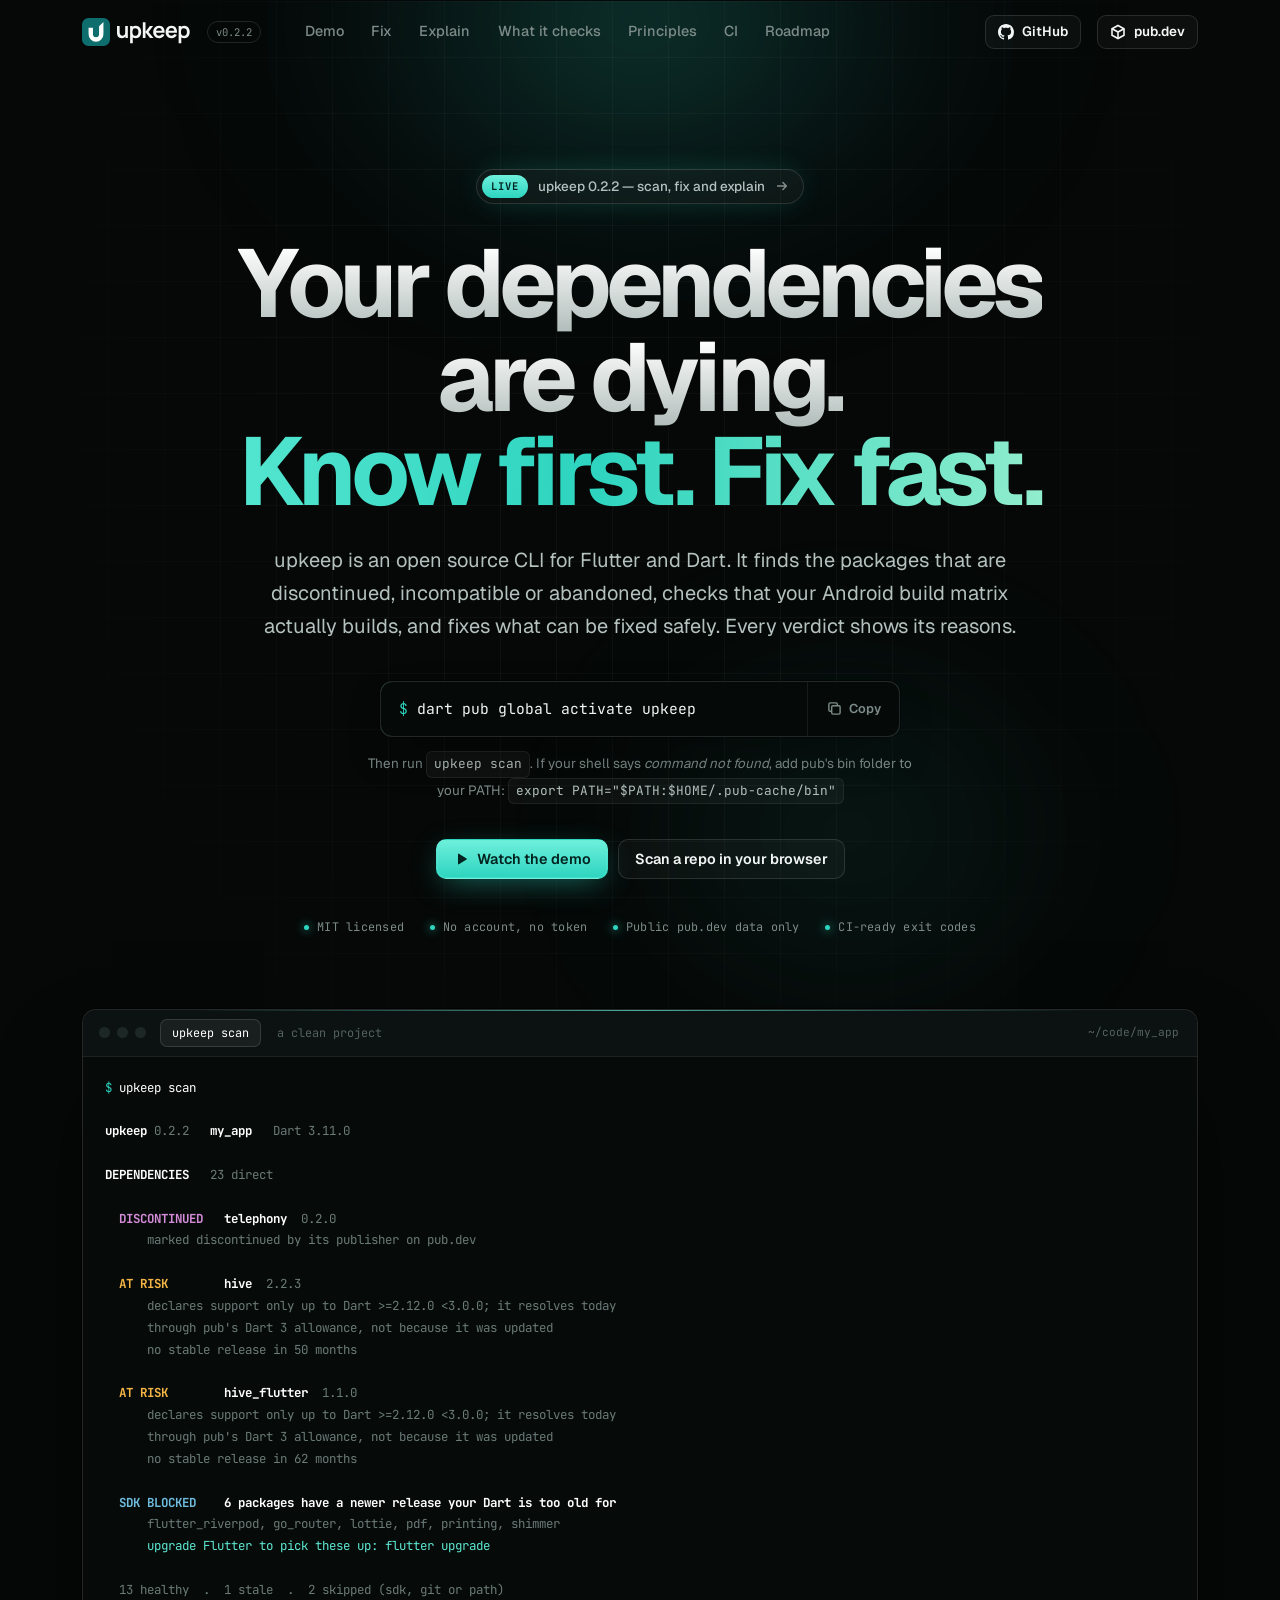
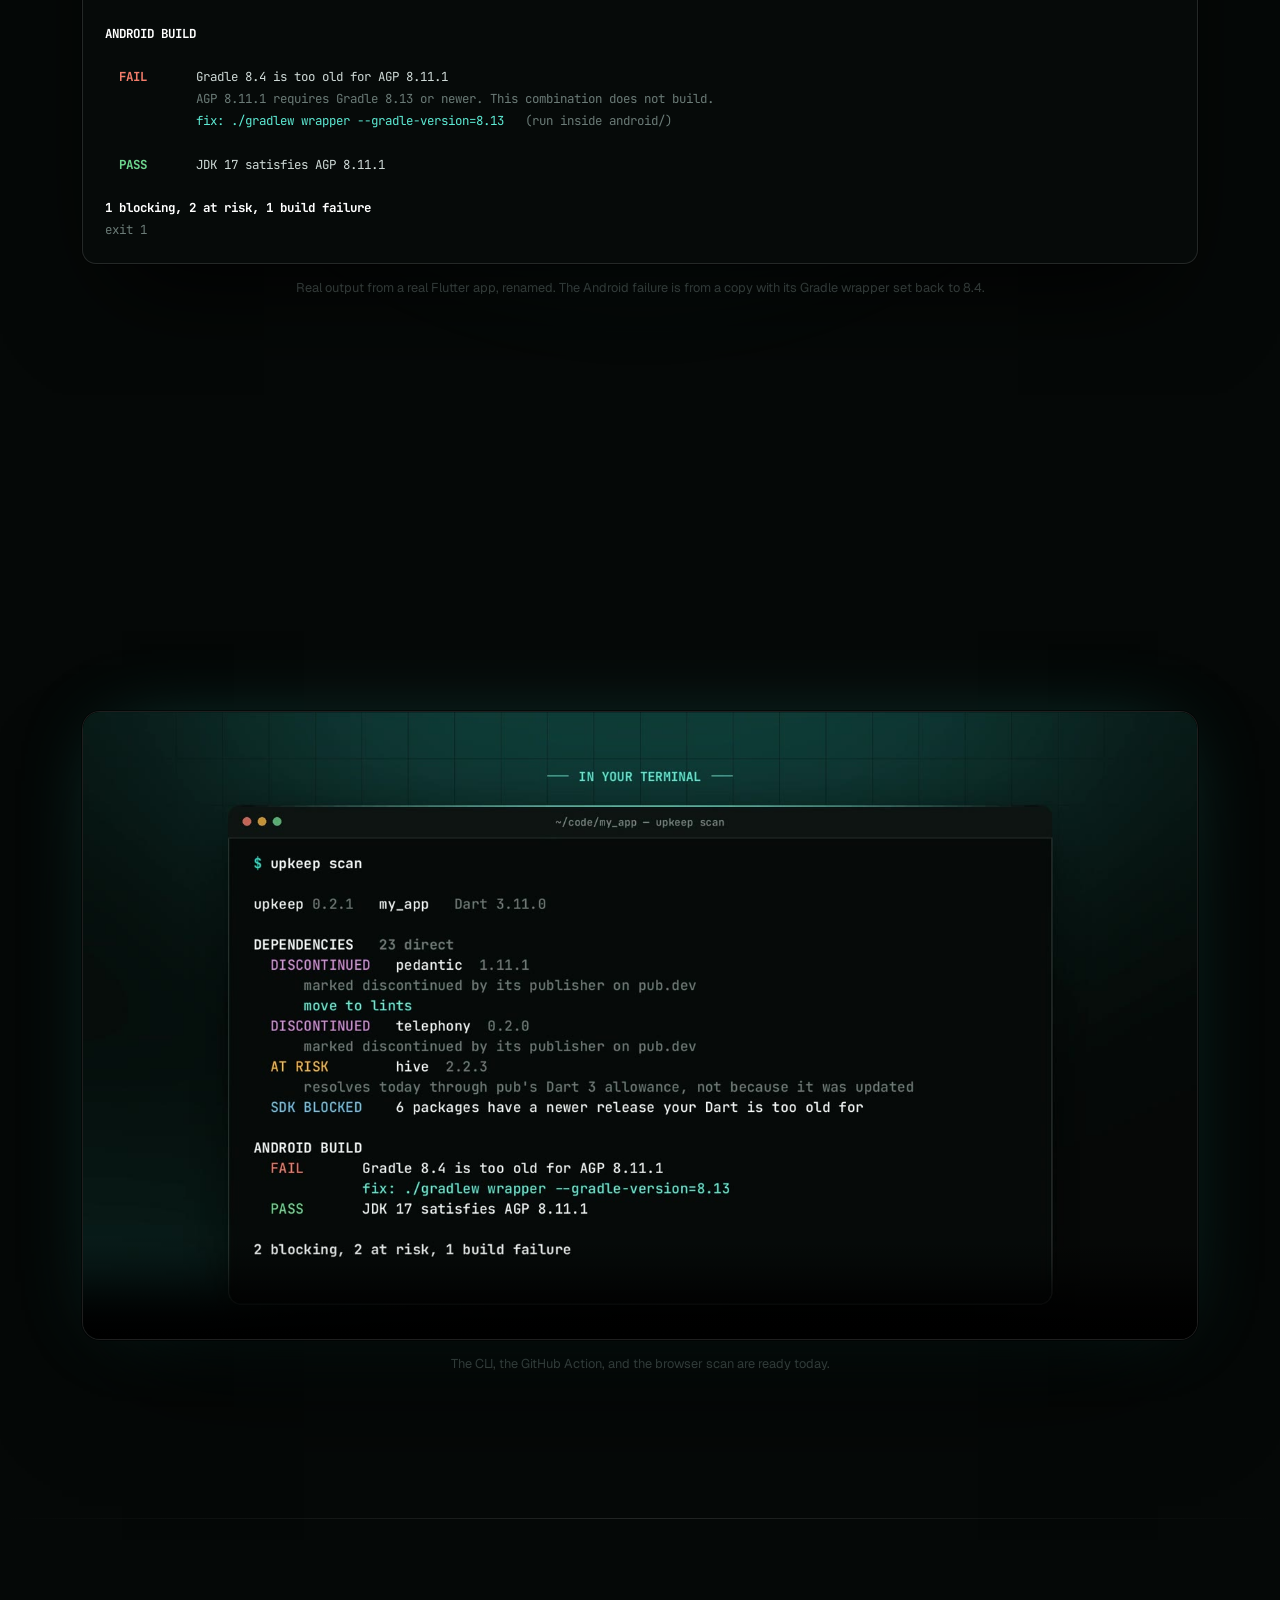
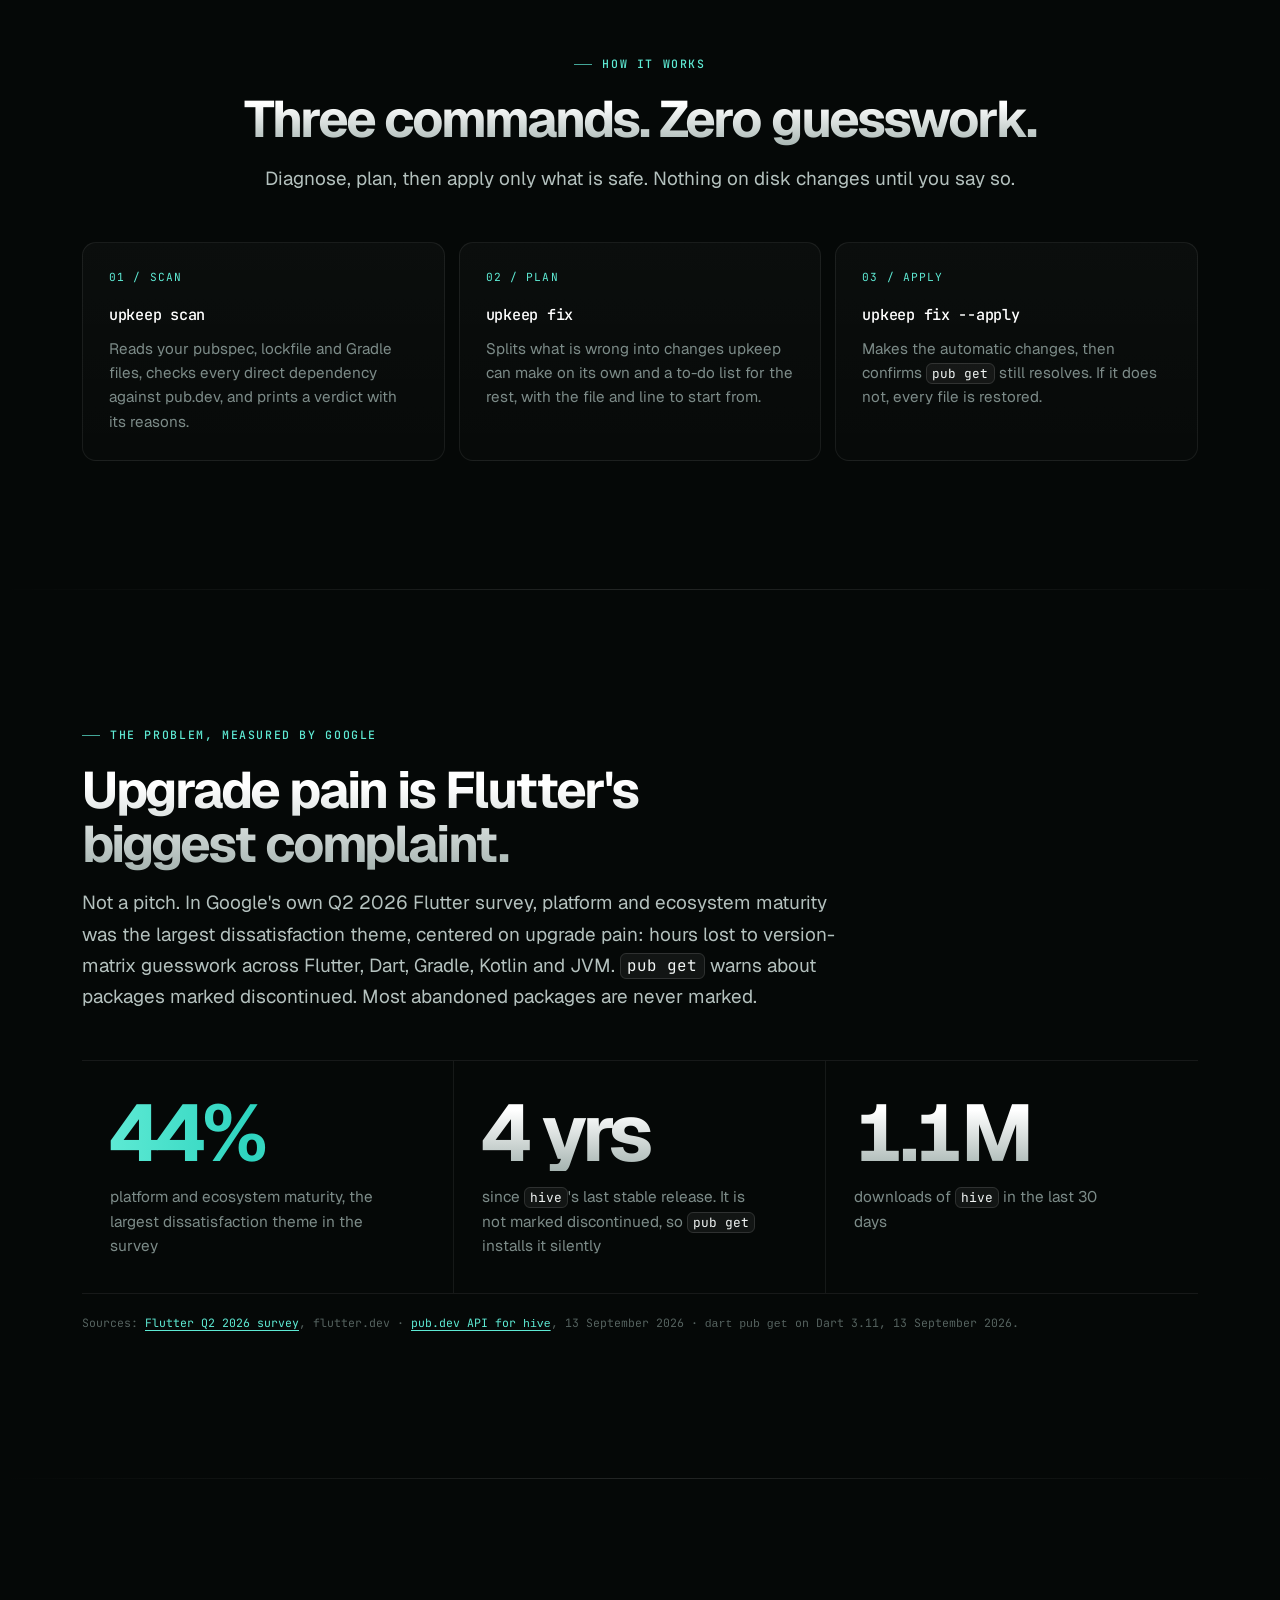
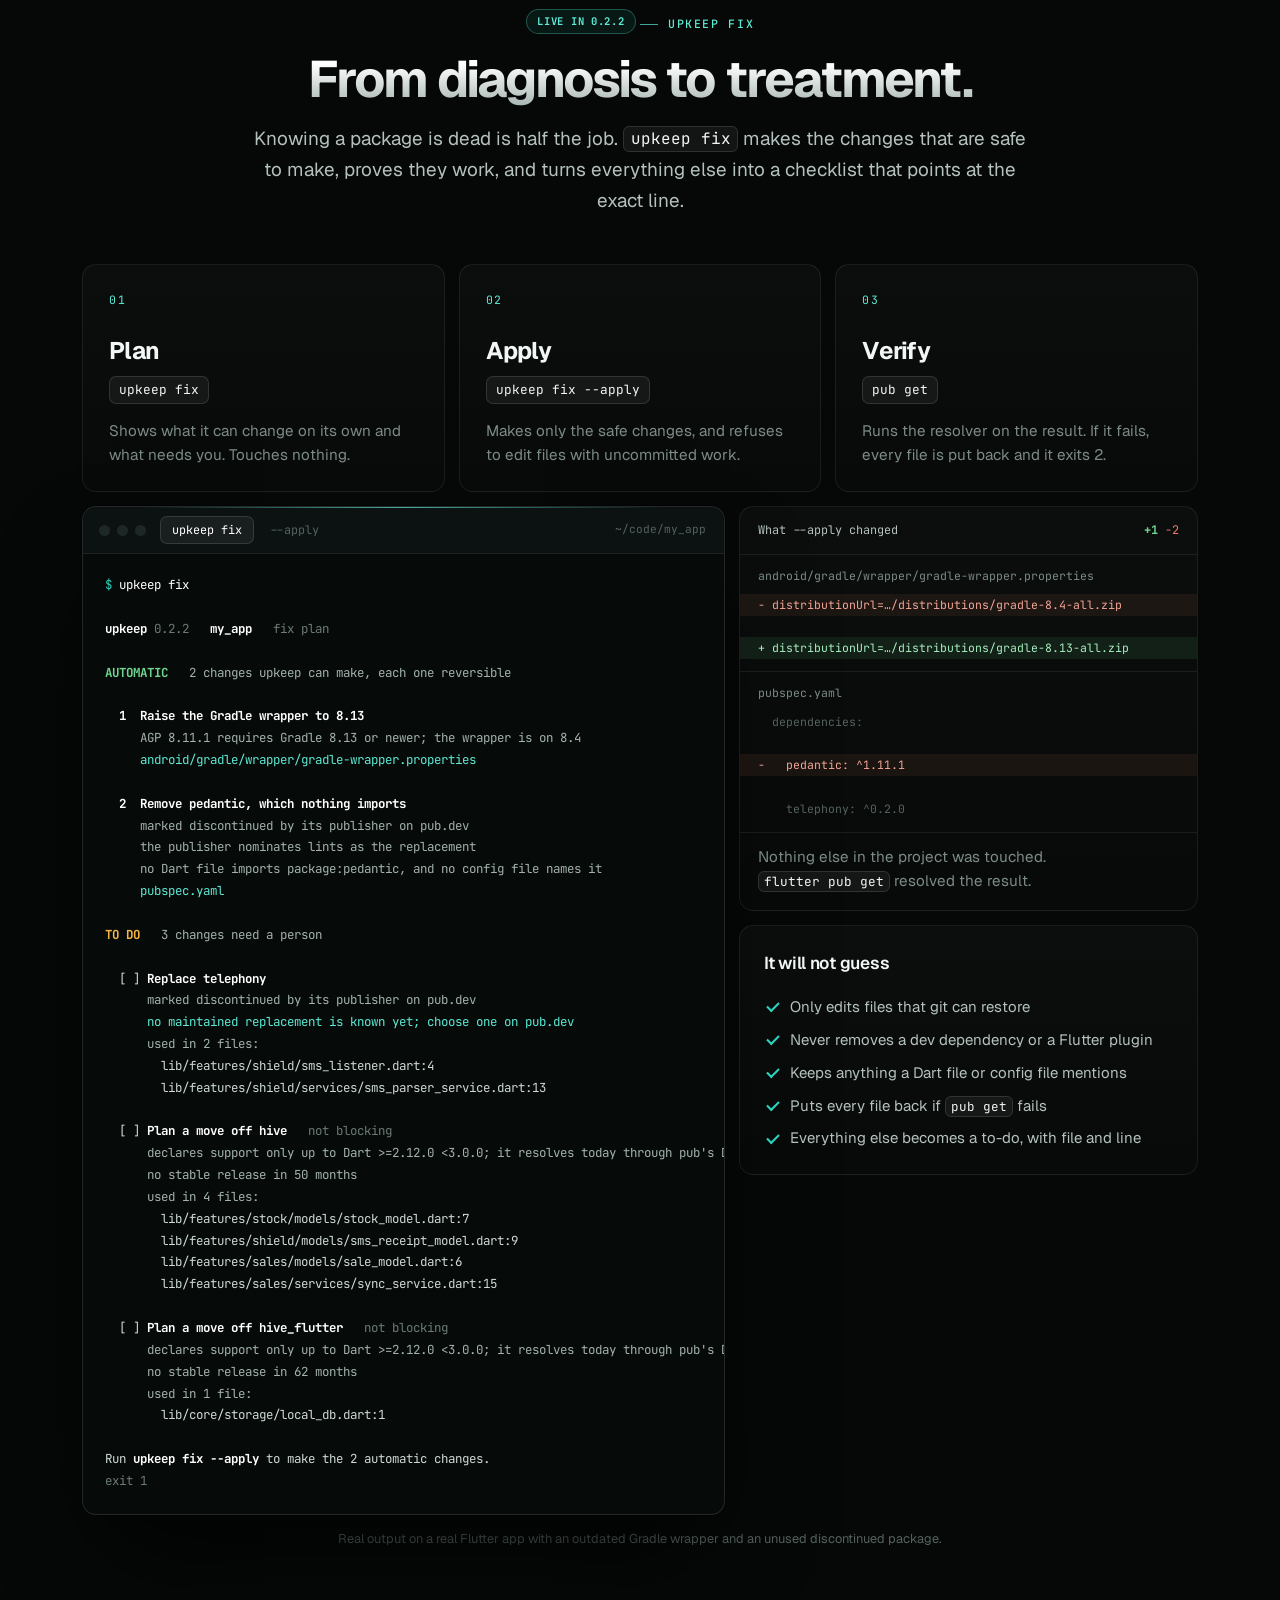
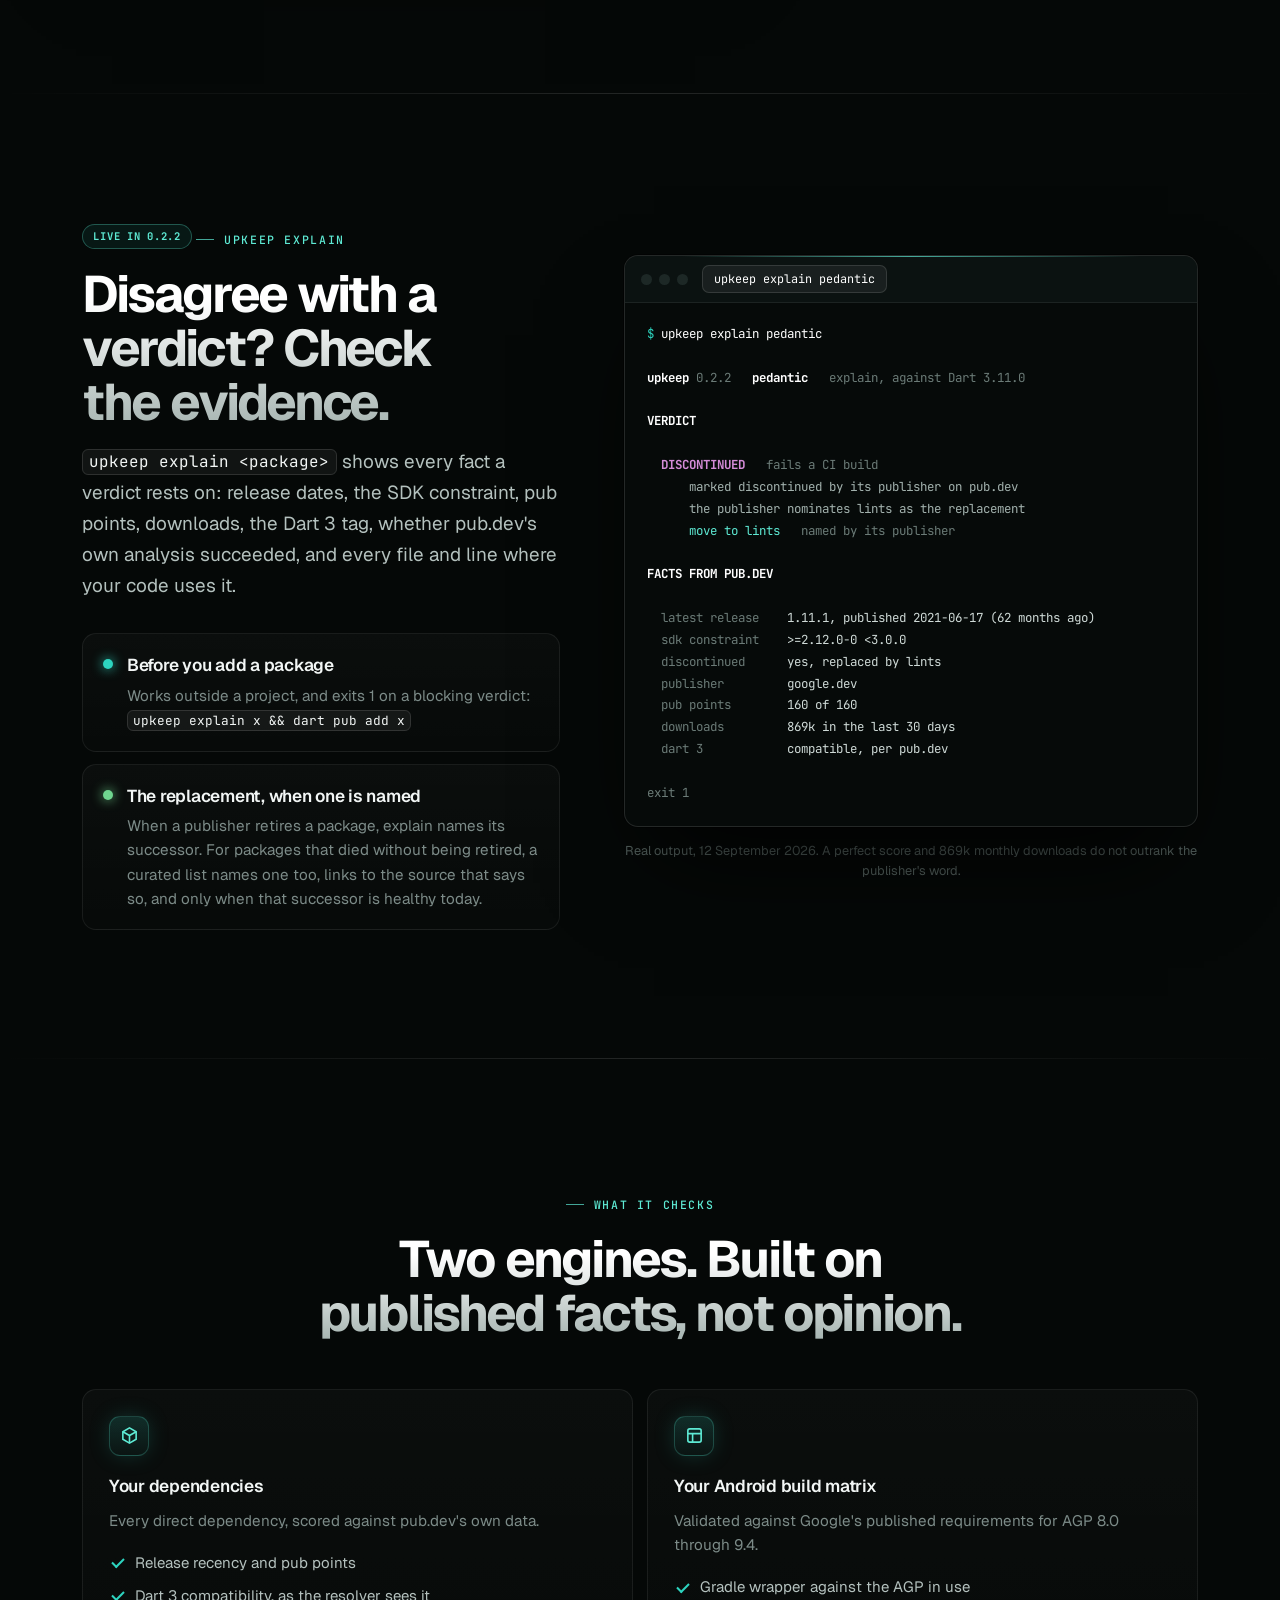
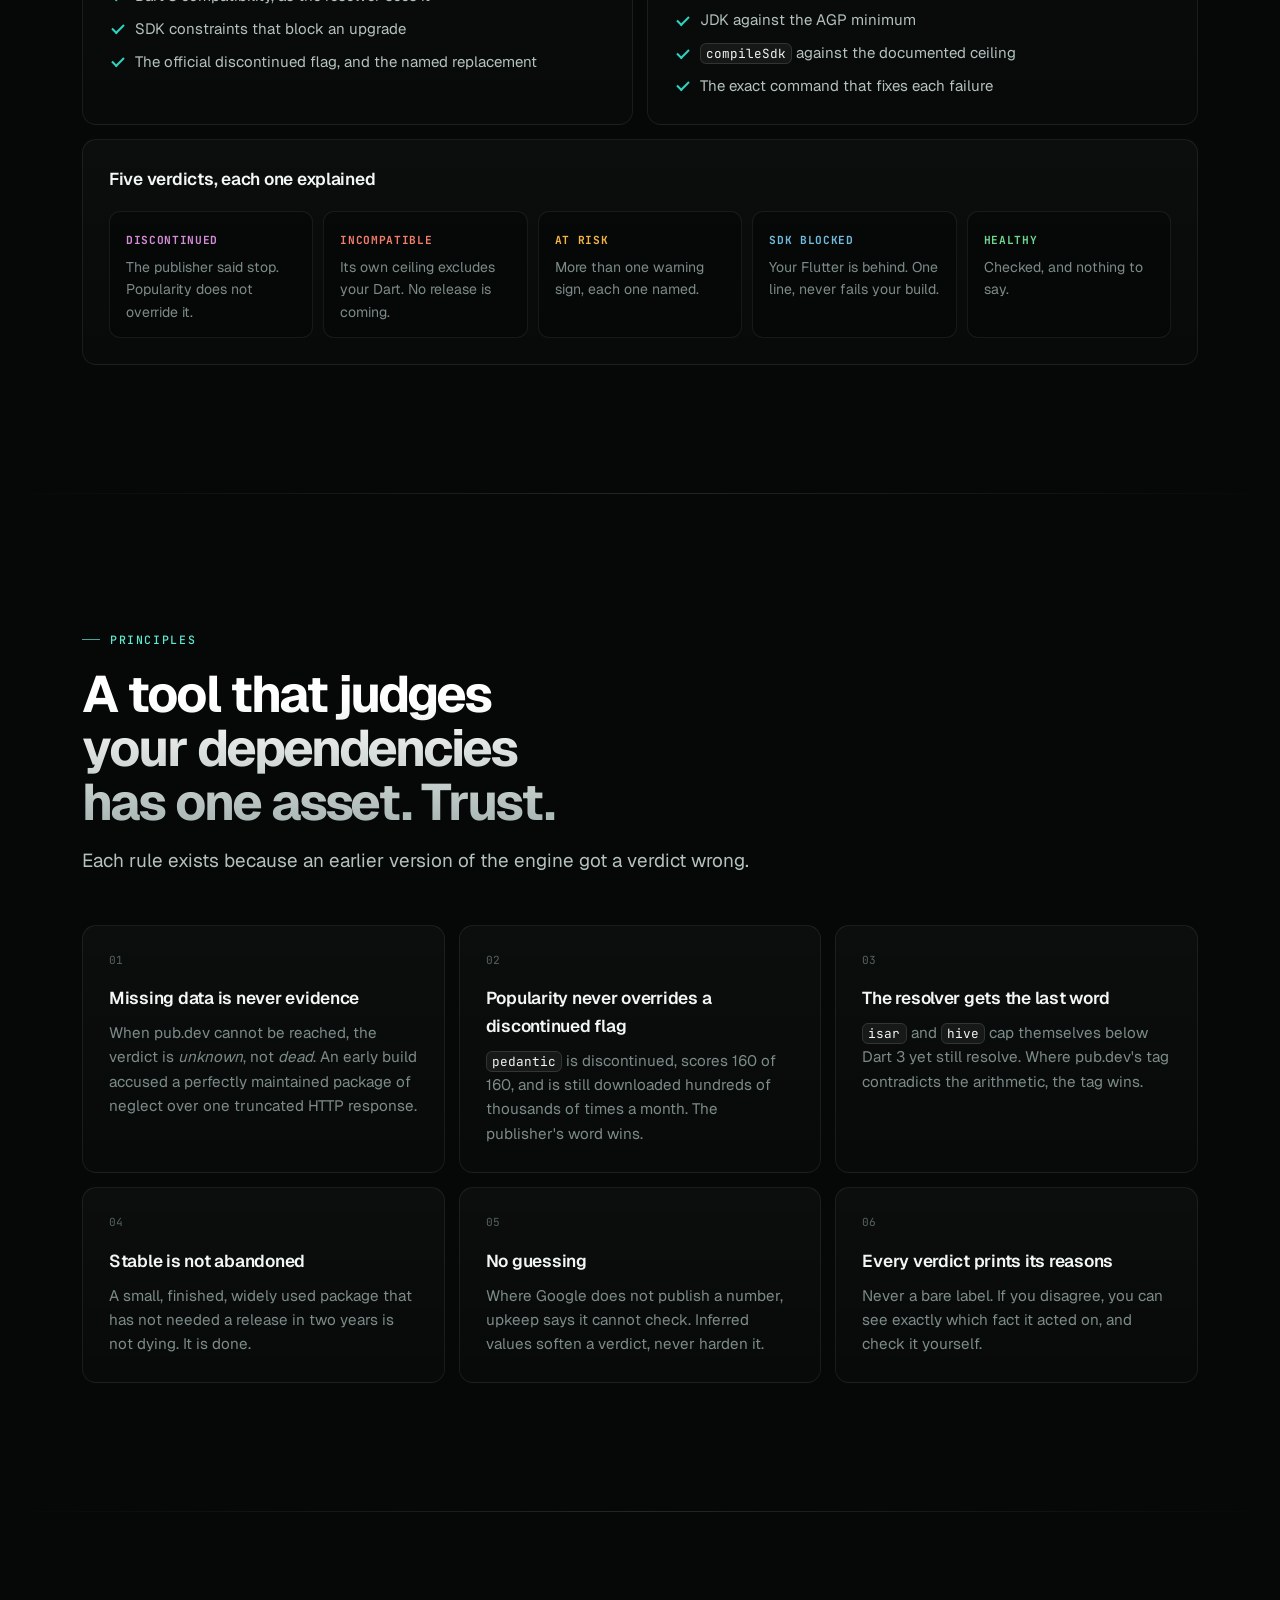
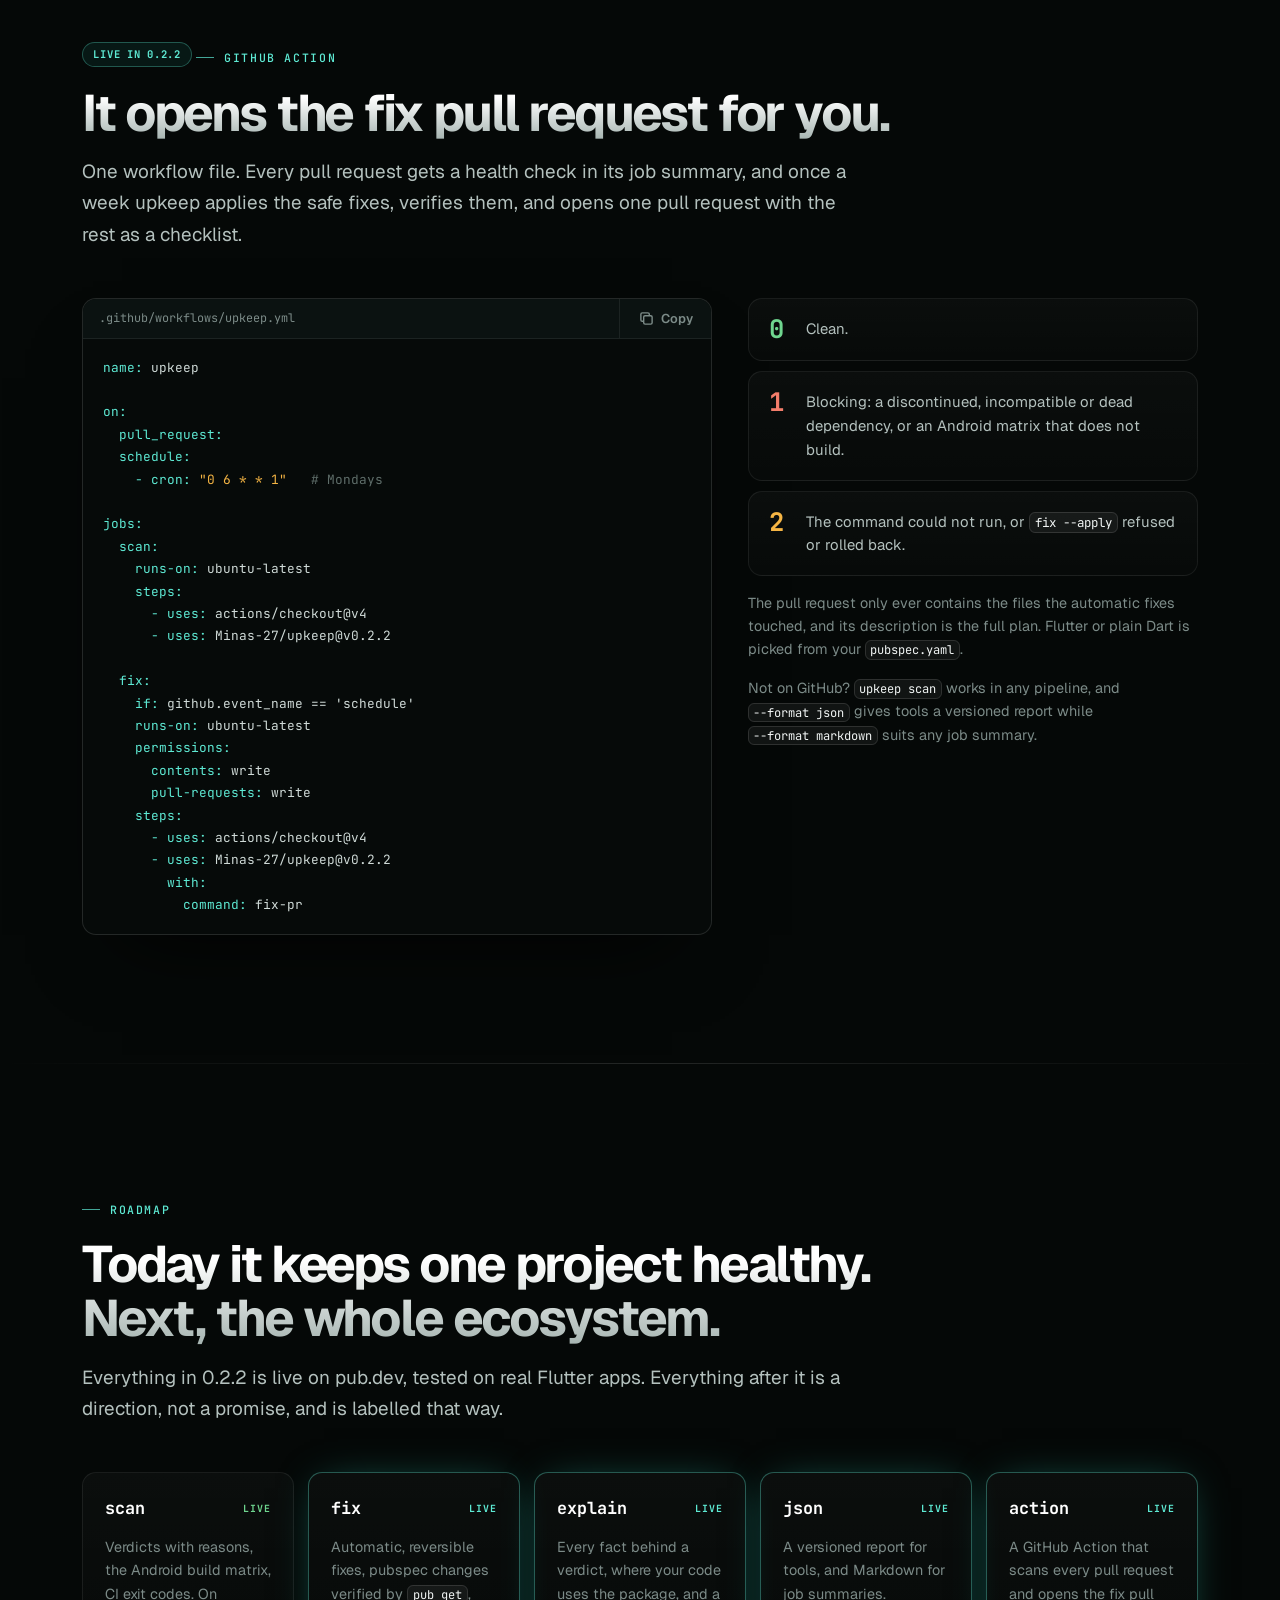
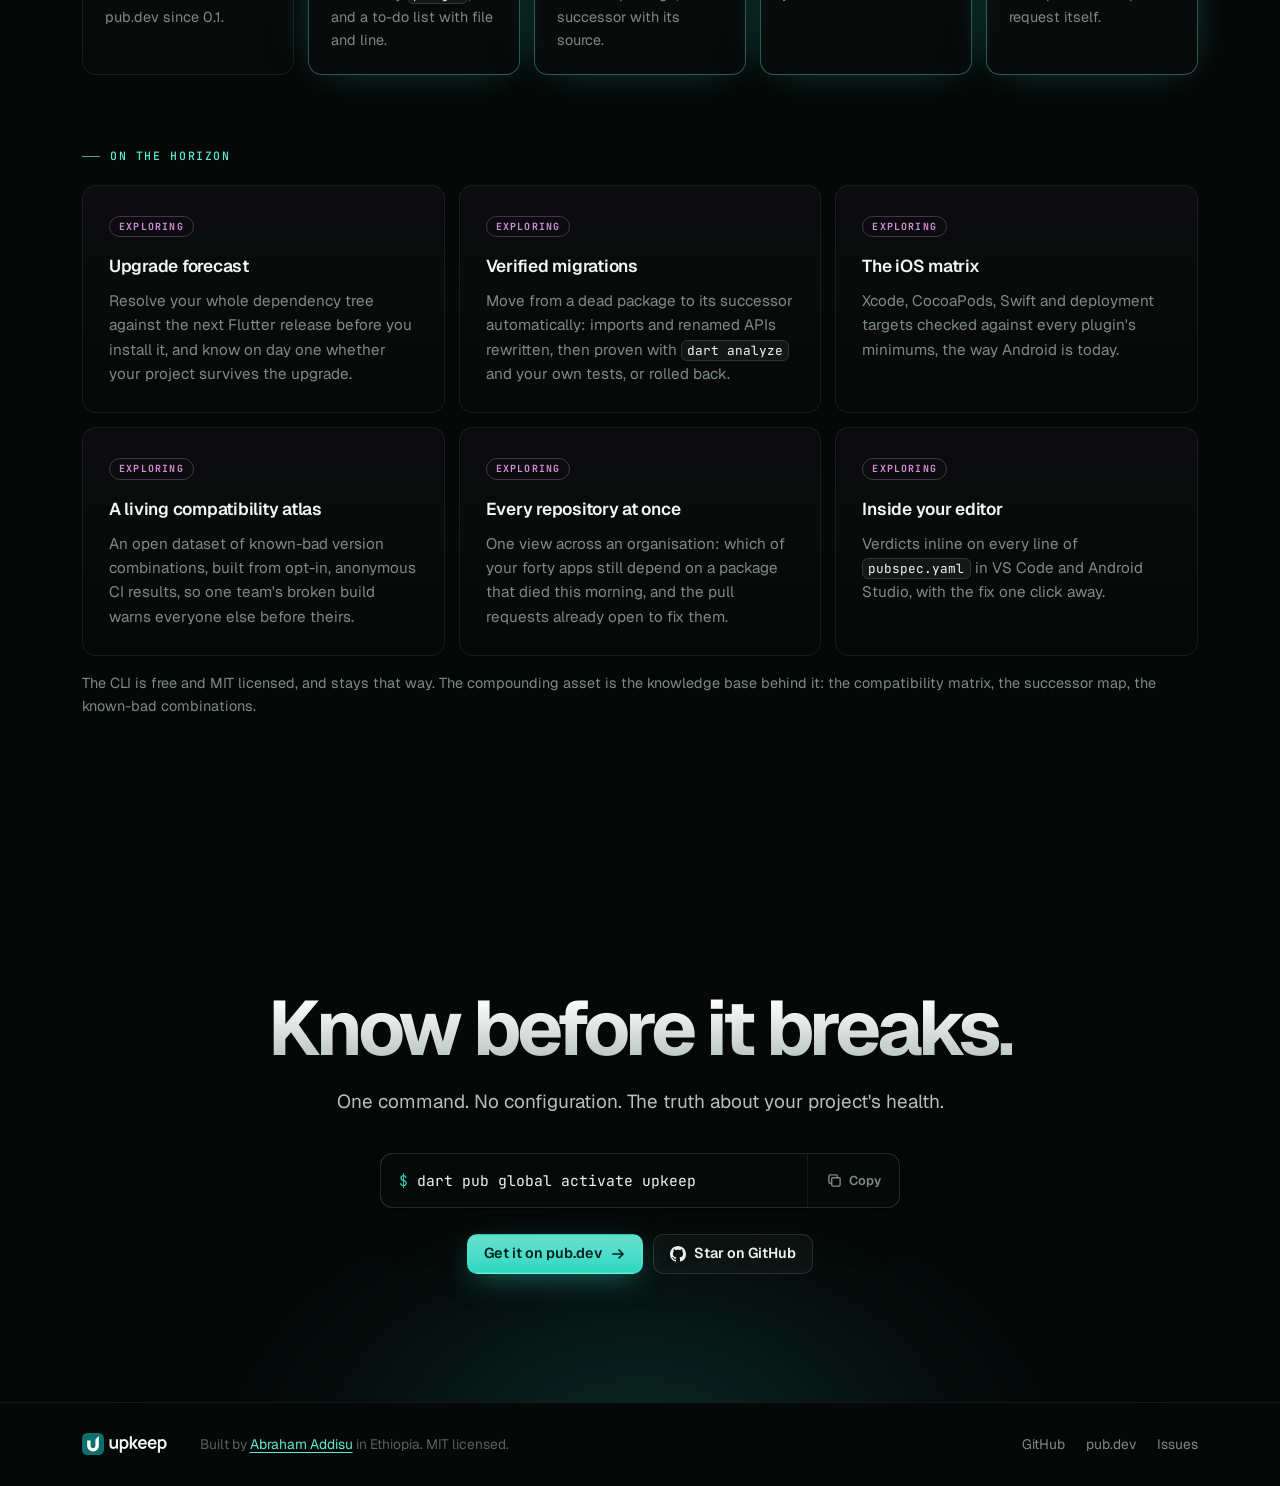
==== commit af61d100: "Site: reveal the browser app at /app/ Remove the /app redirects and the coming-soon placeholder now " ====
--- a/site/index.html
+++ b/site/index.html
@@ -416,7 +416,7 @@
 
     <div class="cta">
       <a class="btn primary" href="#demo"><svg aria-hidden="true"><use href="#i-play"/></svg>Watch the demo</a>
-      <span class="btn soon" aria-disabled="true" title="The web app is coming soon">Web app <em>coming soon</em></span>
+      <a class="btn" href="/app/">Scan a repo in your browser</a>
     </div>
 
     <div class="facts" aria-label="At a glance">
@@ -513,7 +513,7 @@
         <source src="media/upkeep-demo.mp4" type="video/mp4">
       </video>
     </div>
-    <p class="caption">The CLI and the GitHub Action are ready today. A web app is coming soon.</p>
+    <p class="caption">The CLI, the GitHub Action, and the browser scan are ready today.</p>
   </div>
 </section>
 
